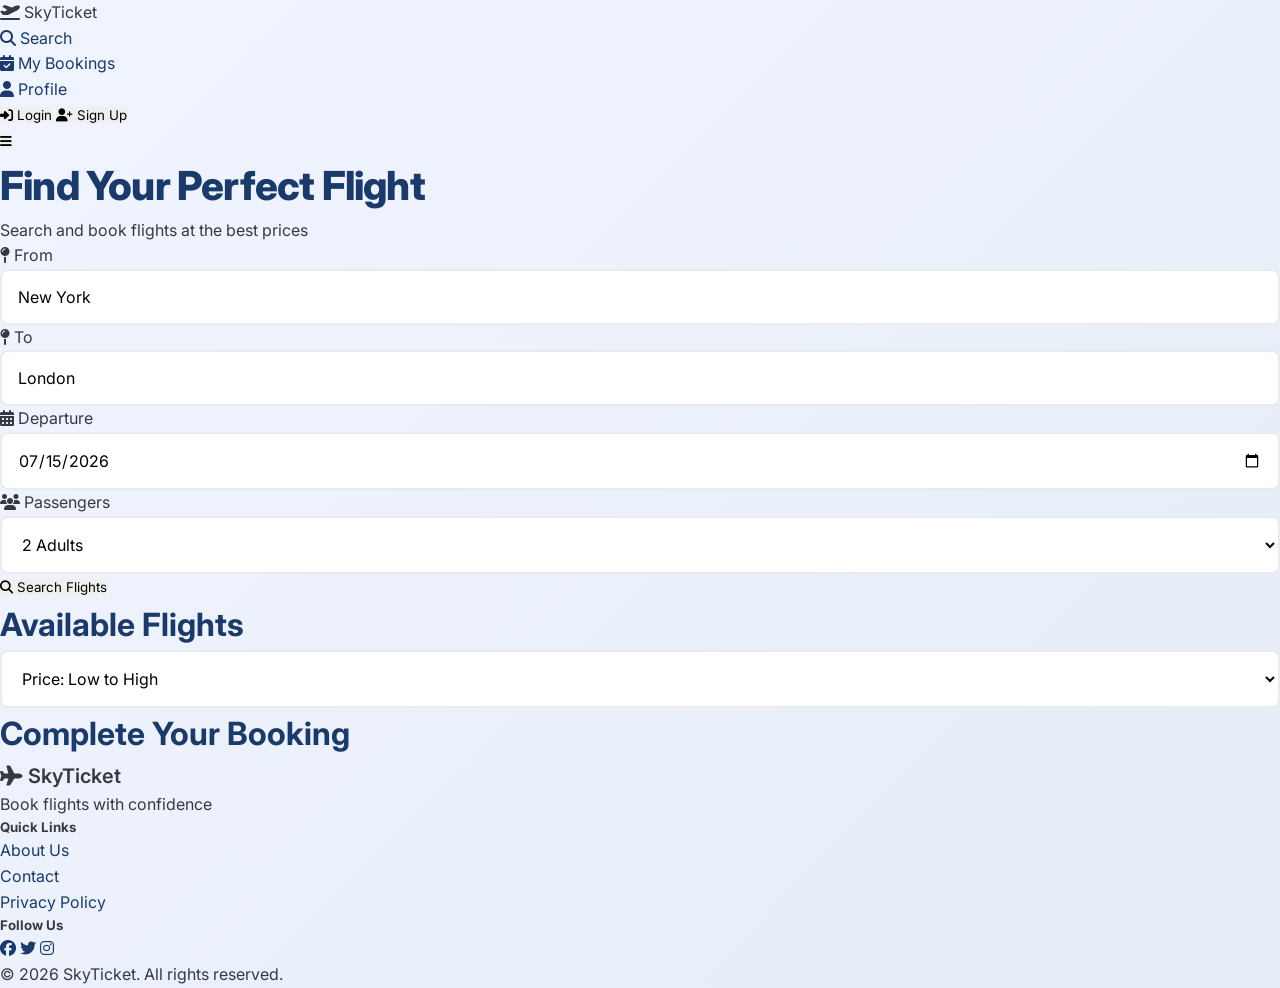
==== index.html @ 93c5fe9b "feat: initialize project with HTML structure and core utilities" ====
<!DOCTYPE html>
<html lang="en">
<head>
    <meta charset="UTF-8" />
    <meta name="viewport" content="width=device-width, initial-scale=1.0" />
    <title>✈️ SkyTicket - Book Your Flight</title>
    
    <!-- Font Awesome Icons -->
    <link rel="stylesheet" href="https://cdnjs.cloudflare.com/ajax/libs/font-awesome/6.4.0/css/all.min.css" />
    
    <!-- Google Fonts -->
    <link href="https://fonts.googleapis.com/css2?family=Inter:wght@300;400;500;600;700;800&display=swap" rel="stylesheet" />
    
    <!-- CSS Files -->
    <link rel="stylesheet" href="css/main.css" />
    <link rel="stylesheet" href="css/utils/variables.css" />
    <link rel="stylesheet" href="css/utils/mixins.css" />
    <link rel="stylesheet" href="css/utils/animations.css" />
    <link rel="stylesheet" href="css/components/header.css" />
    <link rel="stylesheet" href="css/components/footer.css" />
    <link rel="stylesheet" href="css/pages/search.css" />
    <link rel="stylesheet" href="css/responsive/mobile.css" />
    <link rel="stylesheet" href="css/responsive/tablet.css" />
    <link rel="stylesheet" href="css/responsive/desktop.css" />
</head>
<body>
    <div id="app">
        <!-- Header -->
        <header id="main-header">
            <div class="header-container">
                <div class="logo">
                    <i class="fas fa-plane-departure"></i>
                    <span>SkyTicket</span>
                </div>
                
                <nav class="nav-menu">
                    <ul>
                        <li><a href="#" class="active"><i class="fas fa-search"></i> Search</a></li>
                        <li><a href="#"><i class="fas fa-calendar-check"></i> My Bookings</a></li>
                        <li><a href="#"><i class="fas fa-user"></i> Profile</a></li>
                    </ul>
                </nav>
                
                <div class="auth-buttons">
                    <button class="btn-login" id="loginBtn"><i class="fas fa-sign-in-alt"></i> Login</button>
                    <button class="btn-signup" id="signupBtn"><i class="fas fa-user-plus"></i> Sign Up</button>
                </div>
                
                <button class="hamburger" id="hamburgerBtn">
                    <i class="fas fa-bars"></i>
                </button>
            </div>
        </header>
        
        <!-- Main Content -->
        <main id="main-content">
            <!-- Search Section -->
            <section id="search-section" class="active-page">
                <div class="search-container">
                    <div class="search-hero">
                        <h1>Find Your Perfect Flight</h1>
                        <p>Search and book flights at the best prices</p>
                    </div>
                    
                    <div class="search-box">
                        <form id="searchForm">
                            <div class="search-row">
                                <div class="form-group">
                                    <label><i class="fas fa-map-pin"></i> From</label>
                                    <input type="text" id="fromInput" placeholder="City or Airport" value="New York" />
                                </div>
                                
                                <div class="form-group">
                                    <label><i class="fas fa-map-pin"></i> To</label>
                                    <input type="text" id="toInput" placeholder="City or Airport" value="London" />
                                </div>
                                
                                <div class="form-group">
                                    <label><i class="fas fa-calendar-alt"></i> Departure</label>
                                    <input type="date" id="departureDate" value="2026-07-15" />
                                </div>
                                
                                <div class="form-group">
                                    <label><i class="fas fa-users"></i> Passengers</label>
                                    <select id="passengerCount">
                                        <option value="1">1 Adult</option>
                                        <option value="2" selected>2 Adults</option>
                                        <option value="3">3 Adults</option>
                                        <option value="4">4 Adults</option>
                                        <option value="5">5 Adults</option>
                                    </select>
                                </div>
                                
                                <button type="submit" class="btn-search">
                                    <i class="fas fa-search"></i> Search Flights
                                </button>
                            </div>
                        </form>
                    </div>
                </div>
            </section>
            
            <!-- Results Section -->
            <section id="results-section" class="hidden-page">
                <div class="results-container">
                    <div class="results-header">
                        <h2>Available Flights</h2>
                        <div class="results-filters">
                            <select id="sortFilter">
                                <option value="price-low">Price: Low to High</option>
                                <option value="price-high">Price: High to Low</option>
                                <option value="departure">Departure Time</option>
                                <option value="duration">Duration</option>
                            </select>
                        </div>
                    </div>
                    <div id="flightResults" class="flight-results">
                        <!-- Flight cards will be rendered here by JavaScript -->
                    </div>
                </div>
            </section>
            
            <!-- Booking Section -->
            <section id="booking-section" class="hidden-page">
                <div class="booking-container">
                    <h2>Complete Your Booking</h2>
                    <div id="bookingContent">
                        <!-- Booking content rendered by JavaScript -->
                    </div>
                </div>
            </section>
        </main>
        
        <!-- Footer -->
        <footer id="main-footer">
            <div class="footer-container">
                <div class="footer-content">
                    <div class="footer-section">
                        <h4><i class="fas fa-plane"></i> SkyTicket</h4>
                        <p>Book flights with confidence</p>
                    </div>
                    <div class="footer-section">
                        <h5>Quick Links</h5>
                        <ul>
                            <li><a href="#">About Us</a></li>
                            <li><a href="#">Contact</a></li>
                            <li><a href="#">Privacy Policy</a></li>
                        </ul>
                    </div>
                    <div class="footer-section">
                        <h5>Follow Us</h5>
                        <div class="social-links">
                            <a href="#"><i class="fab fa-facebook"></i></a>
                            <a href="#"><i class="fab fa-twitter"></i></a>
                            <a href="#"><i class="fab fa-instagram"></i></a>
                        </div>
                    </div>
                </div>
                <div class="footer-bottom">
                    <p>&copy; 2026 SkyTicket. All rights reserved.</p>
                </div>
            </div>
        </footer>
    </div>
    
    <!-- Login Modal -->
    <div id="loginModal" class="modal hidden">
        <div class="modal-content">
            <span class="close-modal">&times;</span>
            <h2>Login to SkyTicket</h2>
            <form id="loginForm">
                <div class="form-group">
                    <label>Email</label>
                    <input type="email" placeholder="Enter your email" required />
                </div>
                <div class="form-group">
                    <label>Password</label>
                    <input type="password" placeholder="Enter your password" required />
                </div>
                <button type="submit" class="btn-primary">Login</button>
            </form>
        </div>
    </div>
    
    <!-- JavaScript Files -->
    <script src="js/utils/constants.js"></script>
    <script src="js/utils/helpers.js"></script>
    <script src="js/services/mock-data.js"></script>
    <script src="js/services/storage.js"></script>
    <script src="js/store.js"></script>
    <script src="js/modules/search/search.js"></script>
    <script src="js/app.js"></script>
</body>
</html>
---- css/main.css ----
/* Global Reset & Base Styles */
*,
*::before,
*::after {
    margin: 0;
    padding: 0;
    box-sizing: border-box;
}

html {
    scroll-behavior: smooth;
    font-size: 16px;
}

body {
    font-family: var(--font-family);
    background: linear-gradient(135deg, #f0f4ff 0%, #e6edf7 100%);
    color: var(--gray-800);
    min-height: 100vh;
    display: flex;
    flex-direction: column;
    line-height: 1.6;
}

/* Typography */
h1 {
    font-size: var(--font-size-4xl);
    font-weight: 800;
    letter-spacing: -0.02em;
    color: var(--primary);
}

h2 {
    font-size: var(--font-size-3xl);
    font-weight: 700;
    color: var(--primary);
}

h3 {
    font-size: var(--font-size-2xl);
    font-weight: 600;
}

h4 {
    font-size: var(--font-size-xl);
    font-weight: 600;
}

/* Links */
a {
    text-decoration: none;
    color: var(--primary);
    transition: color var(--transition-fast);
}

a:hover {
    color: var(--primary-light);
}

/* Buttons */
button {
    cursor: pointer;
    border: none;
    font-family: var(--font-family);
    transition: all var(--transition-base);
}

.btn-primary {
    background: var(--primary);
    color: var(--white);
    padding: var(--spacing-md) var(--spacing-xl);
    border-radius: var(--border-radius-lg);
    font-weight: 600;
    font-size: var(--font-size-base);
    transition: all var(--transition-base);
}

.btn-primary:hover {
    background: var(--primary-dark);
    transform: translateY(-2px);
    box-shadow: var(--shadow-lg);
}

.btn-primary:active {
    transform: translateY(0);
}

/* Inputs */
input,
select {
    font-family: var(--font-family);
    font-size: var(--font-size-base);
    padding: var(--spacing-md);
    border: 2px solid var(--gray-200);
    border-radius: var(--border-radius-md);
    background: var(--white);
    transition: all var(--transition-fast);
    width: 100%;
    outline: none;
}

input:focus,
select:focus {
    border-color: var(--primary);
    box-shadow: 0 0 0 3px rgba(26, 58, 107, 0.1);
}

input::placeholder {
    color: var(--gray-500);
}

/* Container */
.container {
    max-width: 1280px;
    margin: 0 auto;
    padding: 0 var(--spacing-lg);
}

/* Utility Classes */
.hidden {
    display: none !important;
}

.text-center {
    text-align: center;
}

.text-muted {
    color: var(--gray-600);
}

.mt-1 { margin-top: var(--spacing-sm); }
.mt-2 { margin-top: var(--spacing-md); }
.mt-3 { margin-top: var(--spacing-lg); }
.mt-4 { margin-top: var(--spacing-xl); }

.mb-1 { margin-bottom: var(--spacing-sm); }
.mb-2 { margin-bottom: var(--spacing-md); }
.mb-3 { margin-bottom: var(--spacing-lg); }
.mb-4 { margin-bottom: var(--spacing-xl); }

/* Animations */
@keyframes fadeIn {
    from {
        opacity: 0;
        transform: translateY(20px);
    }
    to {
        opacity: 1;
        transform: translateY(0);
    }
}

@keyframes slideIn {
    from {
        opacity: 0;
        transform: translateX(-20px);
    }
    to {
        opacity: 1;
        transform: translateX(0);
    }
}

.fade-in {
    animation: fadeIn 0.5s ease forwards;
}

.slide-in {
    animation: slideIn 0.4s ease forwards;
}

/* Scrollbar Styling */
::-webkit-scrollbar {
    width: 8px;
    height: 8px;
}

::-webkit-scrollbar-track {
    background: var(--gray-100);
    border-radius: var(--border-radius-full);
}

::-webkit-scrollbar-thumb {
    background: var(--primary);
    border-radius: var(--border-radius-full);
}

::-webkit-scrollbar-thumb:hover {
    background: var(--primary-dark);
}

/* Loading Spinner */
.spinner {
    width: 40px;
    height: 40px;
    border: 4px solid var(--gray-200);
    border-top-color: var(--primary);
    border-radius: 50%;
    animation: spin 0.8s linear infinite;
}

@keyframes spin {
    to {
        transform: rotate(360deg);
    }
}

/* Modal Styles */
.modal {
    position: fixed;
    top: 0;
    left: 0;
    width: 100%;
    height: 100%;
    background: rgba(0, 0, 0, 0.5);
    backdrop-filter: blur(4px);
    display: flex;
    align-items: center;
    justify-content: center;
    z-index: var(--z-modal);
    animation: fadeIn 0.3s ease;
}

.modal-content {
    background: var(--white);
    border-radius: var(--border-radius-xl);
    padding: var(--spacing-2xl);
    max-width: 450px;
    width: 90%;
    position: relative;
    box-shadow: var(--shadow-2xl);
    animation: slideIn 0.3s ease;
}

.close-modal {
    position: absolute;
    top: var(--spacing-md);
    right: var(--spacing-md);
    font-size: var(--font-size-2xl);
    color: var(--gray-500);
    cursor: pointer;
    transition: color var(--transition-fast);
}

.close-modal:hover {
    color: var(--gray-800);
}
---- css/utils/variables.css ----
/* CSS Variables & Custom Properties */
:root {
    /* Colors */
    --primary: #1a3a6b;
    --primary-dark: #0f2847;
    --primary-light: #2a5a9a;
    --secondary: #f5b342;
    --secondary-light: #ffd966;
    --accent: #e74c3c;
    --accent-success: #27ae60;
    
    /* Neutral Colors */
    --white: #ffffff;
    --gray-100: #f8f9fa;
    --gray-200: #e9ecef;
    --gray-300: #dee2e6;
    --gray-400: #ced4da;
    --gray-500: #adb5bd;
    --gray-600: #6c757d;
    --gray-700: #495057;
    --gray-800: #343a40;
    --gray-900: #212529;
    --black: #000000;
    
    /* Typography */
    --font-family: 'Inter', -apple-system, BlinkMacSystemFont, 'Segoe UI', Roboto, sans-serif;
    --font-size-xs: 0.75rem;
    --font-size-sm: 0.875rem;
    --font-size-base: 1rem;
    --font-size-lg: 1.125rem;
    --font-size-xl: 1.25rem;
    --font-size-2xl: 1.5rem;
    --font-size-3xl: 2rem;
    --font-size-4xl: 2.5rem;
    
    /* Spacing */
    --spacing-xs: 0.25rem;
    --spacing-sm: 0.5rem;
    --spacing-md: 1rem;
    --spacing-lg: 1.5rem;
    --spacing-xl: 2rem;
    --spacing-2xl: 3rem;
    --spacing-3xl: 4rem;
    
    /* Borders */
    --border-radius-sm: 0.25rem;
    --border-radius-md: 0.5rem;
    --border-radius-lg: 1rem;
    --border-radius-xl: 1.5rem;
    --border-radius-full: 9999px;
    
    /* Shadows */
    --shadow-sm: 0 1px 2px rgba(0, 0, 0, 0.05);
    --shadow-md: 0 4px 6px rgba(0, 0, 0, 0.07);
    --shadow-lg: 0 10px 25px rgba(0, 0, 0, 0.1);
    --shadow-xl: 0 20px 50px rgba(0, 0, 0, 0.15);
    --shadow-2xl: 0 30px 60px rgba(0, 0, 0, 0.2);
    
    /* Transitions */
    --transition-fast: 0.15s ease;
    --transition-base: 0.3s ease;
    --transition-slow: 0.5s ease;
    
    /* Z-index layers */
    --z-dropdown: 100;
    --z-sticky: 200;
    --z-modal: 300;
    --z-overlay: 400;
    --z-toast: 500;
}
---- css/utils/mixins.css ----
/* Reusable Mixins & Utility Classes */

/* Flexbox Utilities */
.flex {
    display: flex;
}

.flex-center {
    display: flex;
    align-items: center;
    justify-content: center;
}

.flex-between {
    display: flex;
    align-items: center;
    justify-content: space-between;
}

.flex-column {
    display: flex;
    flex-direction: column;
}

.flex-wrap {
    flex-wrap: wrap;
}

.flex-grow {
    flex: 1;
}

/* Grid Utilities */
.grid-2 {
    display: grid;
    grid-template-columns: repeat(2, 1fr);
    gap: var(--spacing-lg);
}

.grid-3 {
    display: grid;
    grid-template-columns: repeat(3, 1fr);
    gap: var(--spacing-lg);
}

.grid-4 {
    display: grid;
    grid-template-columns: repeat(4, 1fr);
    gap: var(--spacing-lg);
}

/* Card */
.card {
    background: var(--white);
    border-radius: var(--border-radius-lg);
    padding: var(--spacing-lg);
    box-shadow: var(--shadow-md);
    transition: all var(--transition-base);
}

.card:hover {
    box-shadow: var(--shadow-lg);
    transform: translateY(-2px);
}

/* Button Variants */
.btn-secondary {
    background: var(--gray-200);
    color: var(--gray-700);
    padding: var(--spacing-md) var(--spacing-xl);
    border-radius: var(--border-radius-lg);
    font-weight: 600;
}

.btn-secondary:hover {
    background: var(--gray-300);
}

.btn-outline {
    background: transparent;
    color: var(--primary);
    padding: var(--spacing-md) var(--spacing-xl);
    border-radius: var(--border-radius-lg);
    font-weight: 600;
    border: 2px solid var(--primary);
}

.btn-outline:hover {
    background: var(--primary);
    color: var(--white);
}

.btn-accent {
    background: var(--secondary);
    color: var(--white);
    padding: var(--spacing-md) var(--spacing-xl);
    border-radius: var(--border-radius-lg);
    font-weight: 600;
}

.btn-accent:hover {
    background: var(--secondary-light);
    transform: translateY(-2px);
}

/* Badge */
.badge {
    display: inline-block;
    padding: var(--spacing-xs) var(--spacing-md);
    border-radius: var(--border-radius-full);
    font-size: var(--font-size-xs);
    font-weight: 600;
    text-transform: uppercase;
}

.badge-primary {
    background: var(--primary);
    color: var(--white);
}

.badge-success {
    background: var(--accent-success);
    color: var(--white);
}

.badge-warning {
    background: var(--secondary);
    color: var(--white);
}

/* Section Padding */
.section-padding {
    padding: var(--spacing-3xl) 0;
}

.section-title {
    font-size: var(--font-size-3xl);
    font-weight: 700;
    color: var(--primary);
    margin-bottom: var(--spacing-lg);
    text-align: center;
}

.section-subtitle {
    font-size: var(--font-size-lg);
    color: var(--gray-600);
    text-align: center;
    margin-bottom: var(--spacing-xl);
}
---- css/utils/animations.css ----
/* Animation Keyframes & Classes */

/* Fade Animations */
@keyframes fadeIn {
    from {
        opacity: 0;
    }
    to {
        opacity: 1;
    }
}

@keyframes fadeInUp {
    from {
        opacity: 0;
        transform: translateY(30px);
    }
    to {
        opacity: 1;
        transform: translateY(0);
    }
}

@keyframes fadeInDown {
    from {
        opacity: 0;
        transform: translateY(-30px);
    }
    to {
        opacity: 1;
        transform: translateY(0);
    }
}

@keyframes fadeInLeft {
    from {
        opacity: 0;
        transform: translateX(-30px);
    }
    to {
        opacity: 1;
        transform: translateX(0);
    }
}

@keyframes fadeInRight {
    from {
        opacity: 0;
        transform: translateX(30px);
    }
    to {
        opacity: 1;
        transform: translateX(0);
    }
}

/* Scale Animations */
@keyframes scaleIn {
    from {
        opacity: 0;
        transform: scale(0.9);
    }
    to {
        opacity: 1;
        transform: scale(1);
    }
}

@keyframes scalePulse {
    0%, 100% {
        transform: scale(1);
    }
    50% {
        transform: scale(1.05);
    }
}

/* Rotate Animations */
@keyframes rotate {
    from {
        transform: rotate(0deg);
    }
    to {
        transform: rotate(360deg);
    }
}

@keyframes spinSlow {
    from {
        transform: rotate(0deg);
    }
    to {
        transform: rotate(360deg);
    }
}

/* Slide Animations */
@keyframes slideUp {
    from {
        opacity: 0;
        transform: translateY(50px);
    }
    to {
        opacity: 1;
        transform: translateY(0);
    }
}

@keyframes slideDown {
    from {
        opacity: 0;
        transform: translateY(-50px);
    }
    to {
        opacity: 1;
        transform: translateY(0);
    }
}

/* Bounce Animation */
@keyframes bounce {
    0%, 100% {
        transform: translateY(0);
    }
    50% {
        transform: translateY(-10px);
    }
}

/* Shimmer/Skeleton Loading */
@keyframes shimmer {
    0% {
        background-position: -200% 0;
    }
    100% {
        background-position: 200% 0;
    }
}

/* Animation Classes */
.animate-fade-in {
    animation: fadeIn 0.5s ease forwards;
}

.animate-fade-in-up {
    animation: fadeInUp 0.6s ease forwards;
}

.animate-fade-in-down {
    animation: fadeInDown 0.6s ease forwards;
}

.animate-fade-in-left {
    animation: fadeInLeft 0.6s ease forwards;
}

.animate-fade-in-right {
    animation: fadeInRight 0.6s ease forwards;
}

.animate-scale-in {
    animation: scaleIn 0.4s ease forwards;
}

.animate-bounce {
    animation: bounce 2s ease infinite;
}

.animate-spin {
    animation: spinSlow 2s linear infinite;
}

.animate-pulse {
    animation: scalePulse 2s ease-in-out infinite;
}

/* Staggered Animation Delays */
.delay-1 { animation-delay: 0.1s; }
.delay-2 { animation-delay: 0.2s; }
.delay-3 { animation-delay: 0.3s; }
.delay-4 { animation-delay: 0.4s; }
.delay-5 { animation-delay: 0.5s; }

/* Hover Animations */
.hover-lift {
    transition: transform var(--transition-base), box-shadow var(--transition-base);
}

.hover-lift:hover {
    transform: translateY(-4px);
    box-shadow: var(--shadow-lg);
}

.hover-scale {
    transition: transform var(--transition-fast);
}

.hover-scale:hover {
    transform: scale(1.05);
}

.hover-rotate {
    transition: transform var(--transition-fast);
}

.hover-rotate:hover {
    transform: rotate(5deg);
}
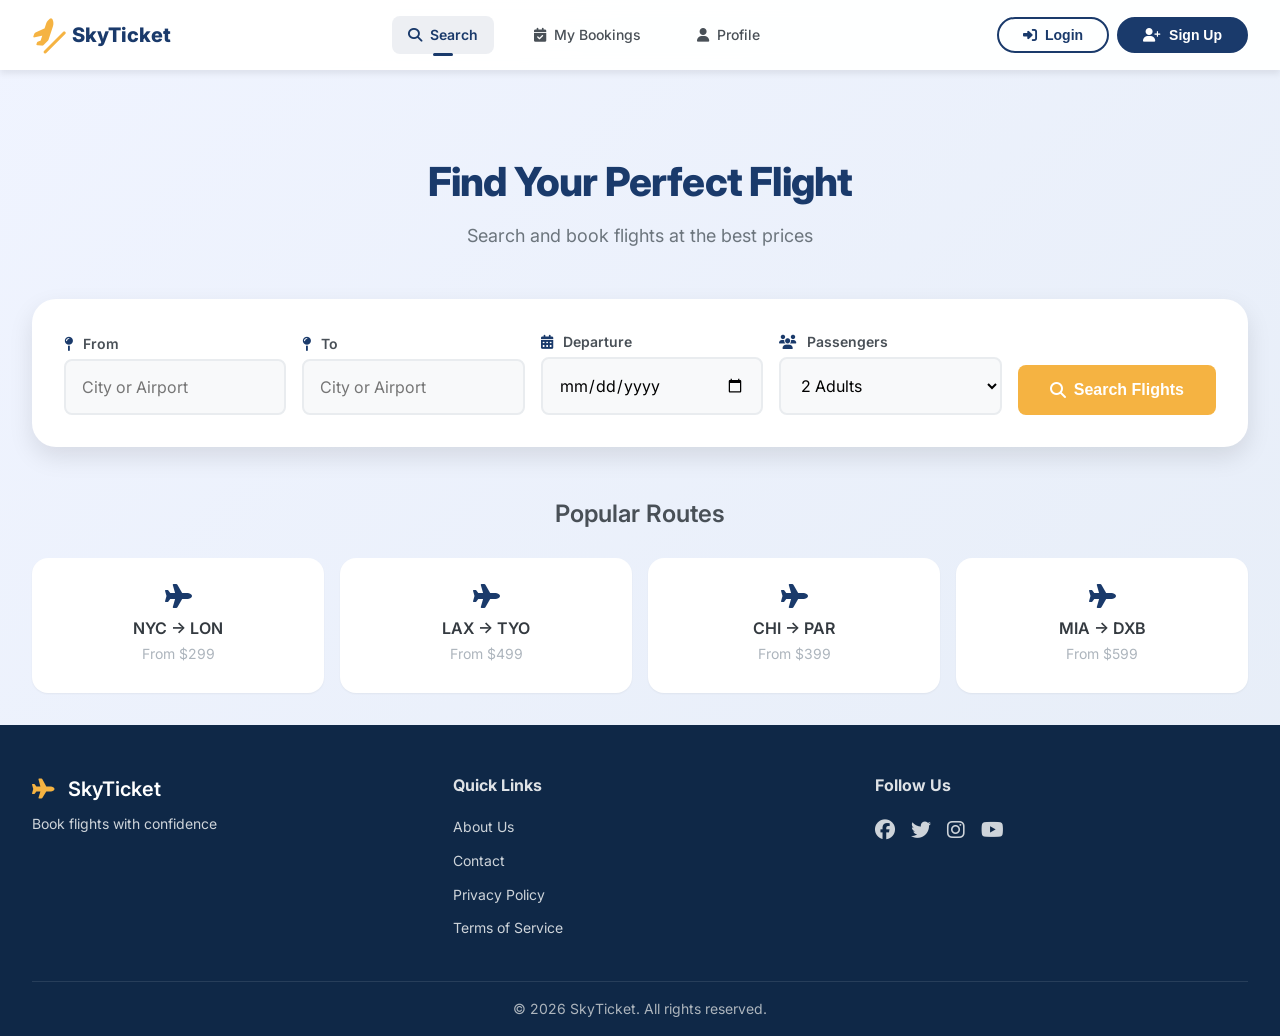
==== commit d5c90540: "updated and deleted files" ====
--- a/index.html
+++ b/index.html
@@ -5,57 +5,30 @@
     <meta name="viewport" content="width=device-width, initial-scale=1.0" />
     <title>✈️ SkyTicket - Book Your Flight</title>
     
-    <!-- Font Awesome Icons -->
     <link rel="stylesheet" href="https://cdnjs.cloudflare.com/ajax/libs/font-awesome/6.4.0/css/all.min.css" />
-    
-    <!-- Google Fonts -->
     <link href="https://fonts.googleapis.com/css2?family=Inter:wght@300;400;500;600;700;800&display=swap" rel="stylesheet" />
     
-    <!-- CSS Files -->
     <link rel="stylesheet" href="css/main.css" />
     <link rel="stylesheet" href="css/utils/variables.css" />
     <link rel="stylesheet" href="css/utils/mixins.css" />
     <link rel="stylesheet" href="css/utils/animations.css" />
     <link rel="stylesheet" href="css/components/header.css" />
     <link rel="stylesheet" href="css/components/footer.css" />
+    <link rel="stylesheet" href="css/components/modal.css" />
+    <link rel="stylesheet" href="css/components/flight-card.css" />
     <link rel="stylesheet" href="css/pages/search.css" />
+    <link rel="stylesheet" href="css/pages/results.css" />
+    <link rel="stylesheet" href="css/pages/booking.css" />
     <link rel="stylesheet" href="css/responsive/mobile.css" />
     <link rel="stylesheet" href="css/responsive/tablet.css" />
     <link rel="stylesheet" href="css/responsive/desktop.css" />
 </head>
 <body>
     <div id="app">
-        <!-- Header -->
-        <header id="main-header">
-            <div class="header-container">
-                <div class="logo">
-                    <i class="fas fa-plane-departure"></i>
-                    <span>SkyTicket</span>
-                </div>
-                
-                <nav class="nav-menu">
-                    <ul>
-                        <li><a href="#" class="active"><i class="fas fa-search"></i> Search</a></li>
-                        <li><a href="#"><i class="fas fa-calendar-check"></i> My Bookings</a></li>
-                        <li><a href="#"><i class="fas fa-user"></i> Profile</a></li>
-                    </ul>
-                </nav>
-                
-                <div class="auth-buttons">
-                    <button class="btn-login" id="loginBtn"><i class="fas fa-sign-in-alt"></i> Login</button>
-                    <button class="btn-signup" id="signupBtn"><i class="fas fa-user-plus"></i> Sign Up</button>
-                </div>
-                
-                <button class="hamburger" id="hamburgerBtn">
-                    <i class="fas fa-bars"></i>
-                </button>
-            </div>
-        </header>
+        <div id="header-container"></div>
         
-        <!-- Main Content -->
         <main id="main-content">
-            <!-- Search Section -->
-            <section id="search-section" class="active-page">
+            <section id="search-section" class="page-section active" data-page="search">
                 <div class="search-container">
                     <div class="search-hero">
                         <h1>Find Your Perfect Flight</h1>
@@ -67,19 +40,16 @@
                             <div class="search-row">
                                 <div class="form-group">
                                     <label><i class="fas fa-map-pin"></i> From</label>
-                                    <input type="text" id="fromInput" placeholder="City or Airport" value="New York" />
+                                    <input type="text" id="fromInput" placeholder="City or Airport" />
                                 </div>
-                                
                                 <div class="form-group">
                                     <label><i class="fas fa-map-pin"></i> To</label>
-                                    <input type="text" id="toInput" placeholder="City or Airport" value="London" />
+                                    <input type="text" id="toInput" placeholder="City or Airport" />
                                 </div>
-                                
                                 <div class="form-group">
                                     <label><i class="fas fa-calendar-alt"></i> Departure</label>
-                                    <input type="date" id="departureDate" value="2026-07-15" />
+                                    <input type="date" id="departureDate" />
                                 </div>
-                                
                                 <div class="form-group">
                                     <label><i class="fas fa-users"></i> Passengers</label>
                                     <select id="passengerCount">
@@ -90,105 +60,102 @@
                                         <option value="5">5 Adults</option>
                                     </select>
                                 </div>
-                                
                                 <button type="submit" class="btn-search">
                                     <i class="fas fa-search"></i> Search Flights
                                 </button>
                             </div>
                         </form>
                     </div>
+                    
+                    <div class="quick-destinations">
+                        <h3>Popular Routes</h3>
+                        <div class="destination-grid">
+                            <div class="dest-card" data-from="New York" data-to="London">
+                                <i class="fas fa-plane"></i>
+                                <span>NYC → LON</span>
+                                <small>From $299</small>
+                            </div>
+                            <div class="dest-card" data-from="Los Angeles" data-to="Tokyo">
+                                <i class="fas fa-plane"></i>
+                                <span>LAX → TYO</span>
+                                <small>From $499</small>
+                            </div>
+                            <div class="dest-card" data-from="Chicago" data-to="Paris">
+                                <i class="fas fa-plane"></i>
+                                <span>CHI → PAR</span>
+                                <small>From $399</small>
+                            </div>
+                            <div class="dest-card" data-from="Miami" data-to="Dubai">
+                                <i class="fas fa-plane"></i>
+                                <span>MIA → DXB</span>
+                                <small>From $599</small>
+                            </div>
+                        </div>
+                    </div>
                 </div>
             </section>
             
-            <!-- Results Section -->
-            <section id="results-section" class="hidden-page">
+            <section id="results-section" class="page-section" data-page="results">
                 <div class="results-container">
                     <div class="results-header">
-                        <h2>Available Flights</h2>
-                        <div class="results-filters">
+                        <div>
+                            <h2>Available Flights</h2>
+                            <p id="resultsInfo">Showing flights</p>
+                        </div>
+                        <div class="results-controls">
                             <select id="sortFilter">
-                                <option value="price-low">Price: Low to High</option>
-                                <option value="price-high">Price: High to Low</option>
+                                <option value="price">Price: Low to High</option>
+                                <option value="price-desc">Price: High to Low</option>
                                 <option value="departure">Departure Time</option>
                                 <option value="duration">Duration</option>
                             </select>
                         </div>
                     </div>
-                    <div id="flightResults" class="flight-results">
-                        <!-- Flight cards will be rendered here by JavaScript -->
-                    </div>
+                    <div id="flightResults" class="flight-results"></div>
                 </div>
             </section>
             
-            <!-- Booking Section -->
-            <section id="booking-section" class="hidden-page">
+            <section id="booking-section" class="page-section" data-page="booking">
                 <div class="booking-container">
-                    <h2>Complete Your Booking</h2>
-                    <div id="bookingContent">
-                        <!-- Booking content rendered by JavaScript -->
+                    <div class="booking-progress">
+                        <div class="step active"><span class="step-number">1</span><span class="step-label">Select Flight</span></div>
+                        <div class="step"><span class="step-number">2</span><span class="step-label">Passenger Details</span></div>
+                        <div class="step"><span class="step-number">3</span><span class="step-label">Payment</span></div>
+                        <div class="step"><span class="step-number">4</span><span class="step-label">Confirmation</span></div>
+                    </div>
+                    <div id="bookingContent"></div>
+                </div>
+            </section>
+            
+            <section id="my-bookings-section" class="page-section" data-page="my-bookings">
+                <div class="bookings-container">
+                    <h2>My Bookings</h2>
+                    <div id="bookingsList">
+                        <p style="text-align: center; color: var(--gray-600); padding: 3rem;">
+                            <i class="fas fa-calendar-check" style="font-size: 2rem; display: block; margin-bottom: 1rem;"></i>
+                            You have no bookings yet
+                        </p>
                     </div>
                 </div>
             </section>
         </main>
         
-        <!-- Footer -->
-        <footer id="main-footer">
-            <div class="footer-container">
-                <div class="footer-content">
-                    <div class="footer-section">
-                        <h4><i class="fas fa-plane"></i> SkyTicket</h4>
-                        <p>Book flights with confidence</p>
-                    </div>
-                    <div class="footer-section">
-                        <h5>Quick Links</h5>
-                        <ul>
-                            <li><a href="#">About Us</a></li>
-                            <li><a href="#">Contact</a></li>
-                            <li><a href="#">Privacy Policy</a></li>
-                        </ul>
-                    </div>
-                    <div class="footer-section">
-                        <h5>Follow Us</h5>
-                        <div class="social-links">
-                            <a href="#"><i class="fab fa-facebook"></i></a>
-                            <a href="#"><i class="fab fa-twitter"></i></a>
-                            <a href="#"><i class="fab fa-instagram"></i></a>
-                        </div>
-                    </div>
-                </div>
-                <div class="footer-bottom">
-                    <p>&copy; 2026 SkyTicket. All rights reserved.</p>
-                </div>
-            </div>
-        </footer>
+        <div id="footer-container"></div>
+        <div id="modal-container"></div>
     </div>
     
-    <!-- Login Modal -->
-    <div id="loginModal" class="modal hidden">
-        <div class="modal-content">
-            <span class="close-modal">&times;</span>
-            <h2>Login to SkyTicket</h2>
-            <form id="loginForm">
-                <div class="form-group">
-                    <label>Email</label>
-                    <input type="email" placeholder="Enter your email" required />
-                </div>
-                <div class="form-group">
-                    <label>Password</label>
-                    <input type="password" placeholder="Enter your password" required />
-                </div>
-                <button type="submit" class="btn-primary">Login</button>
-            </form>
-        </div>
-    </div>
-    
-    <!-- JavaScript Files -->
     <script src="js/utils/constants.js"></script>
     <script src="js/utils/helpers.js"></script>
+    <script src="js/utils/date-utils.js"></script>
+    <script src="js/services/storage.js"></script>
     <script src="js/services/mock-data.js"></script>
-    <script src="js/services/storage.js"></script>
     <script src="js/store.js"></script>
-    <script src="js/modules/search/search.js"></script>
+    <script src="js/modules/header.js"></script>
+    <script src="js/modules/auth.js"></script>
+    <script src="js/modules/search.js"></script>
+    <script src="js/modules/flights.js"></script>
+    <script src="js/modules/booking.js"></script>
+    <script src="js/modules/payment.js"></script>
     <script src="js/app.js"></script>
 </body>
 </html>
--- a/css/main.css
+++ b/css/main.css
@@ -1,7 +1,4 @@
-/* Global Reset & Base Styles */
-*,
-*::before,
-*::after {
+* {
     margin: 0;
     padding: 0;
     box-sizing: border-box;
@@ -9,20 +6,29 @@
 
 html {
     scroll-behavior: smooth;
-    font-size: 16px;
 }
 
 body {
-    font-family: var(--font-family);
+    font-family: 'Inter', sans-serif;
     background: linear-gradient(135deg, #f0f4ff 0%, #e6edf7 100%);
     color: var(--gray-800);
     min-height: 100vh;
     display: flex;
     flex-direction: column;
     line-height: 1.6;
-}
-
-/* Typography */
+    padding-top: 70px;
+}
+
+a {
+    text-decoration: none;
+    color: var(--primary);
+    transition: color var(--transition-fast);
+}
+
+a:hover {
+    color: var(--primary-light);
+}
+
 h1 {
     font-size: var(--font-size-4xl);
     font-weight: 800;
@@ -34,11 +40,13 @@
     font-size: var(--font-size-3xl);
     font-weight: 700;
     color: var(--primary);
+    margin-bottom: var(--spacing-lg);
 }
 
 h3 {
     font-size: var(--font-size-2xl);
     font-weight: 600;
+    margin-bottom: var(--spacing-md);
 }
 
 h4 {
@@ -46,25 +54,6 @@
     font-weight: 600;
 }
 
-/* Links */
-a {
-    text-decoration: none;
-    color: var(--primary);
-    transition: color var(--transition-fast);
-}
-
-a:hover {
-    color: var(--primary-light);
-}
-
-/* Buttons */
-button {
-    cursor: pointer;
-    border: none;
-    font-family: var(--font-family);
-    transition: all var(--transition-base);
-}
-
 .btn-primary {
     background: var(--primary);
     color: var(--white);
@@ -72,7 +61,12 @@
     border-radius: var(--border-radius-lg);
     font-weight: 600;
     font-size: var(--font-size-base);
-    transition: all var(--transition-base);
+    border: none;
+    cursor: pointer;
+    transition: all var(--transition-base);
+    display: inline-flex;
+    align-items: center;
+    gap: 8px;
 }
 
 .btn-primary:hover {
@@ -81,14 +75,84 @@
     box-shadow: var(--shadow-lg);
 }
 
-.btn-primary:active {
-    transform: translateY(0);
-}
-
-/* Inputs */
-input,
-select {
-    font-family: var(--font-family);
+.btn-secondary {
+    background: var(--gray-200);
+    color: var(--gray-700);
+    padding: var(--spacing-md) var(--spacing-xl);
+    border-radius: var(--border-radius-lg);
+    font-weight: 600;
+    border: none;
+    cursor: pointer;
+    transition: all var(--transition-base);
+}
+
+.btn-secondary:hover {
+    background: var(--gray-300);
+    transform: translateY(-2px);
+}
+
+.btn-accent {
+    background: var(--secondary);
+    color: var(--white);
+    padding: var(--spacing-md) var(--spacing-xl);
+    border-radius: var(--border-radius-lg);
+    font-weight: 600;
+    border: none;
+    cursor: pointer;
+    transition: all var(--transition-base);
+}
+
+.btn-accent:hover {
+    background: var(--secondary-light);
+    transform: translateY(-2px);
+    box-shadow: var(--shadow-md);
+}
+
+.btn-danger {
+    background: #dc3545;
+    color: var(--white);
+    padding: var(--spacing-md) var(--spacing-xl);
+    border-radius: var(--border-radius-lg);
+    font-weight: 600;
+    border: none;
+    cursor: pointer;
+    transition: all var(--transition-base);
+}
+
+.btn-danger:hover {
+    background: #c82333;
+    transform: translateY(-2px);
+}
+
+.btn-outline {
+    background: transparent;
+    color: var(--primary);
+    padding: var(--spacing-md) var(--spacing-xl);
+    border-radius: var(--border-radius-lg);
+    font-weight: 600;
+    border: 2px solid var(--primary);
+    cursor: pointer;
+    transition: all var(--transition-base);
+}
+
+.btn-outline:hover {
+    background: var(--primary);
+    color: var(--white);
+    transform: translateY(-2px);
+}
+
+.btn-sm {
+    padding: var(--spacing-sm) var(--spacing-md);
+    font-size: var(--font-size-sm);
+}
+
+.btn-full {
+    width: 100%;
+    justify-content: center;
+}
+
+input, select, textarea {
+    font-family: 'Inter', sans-serif;
     font-size: var(--font-size-base);
     padding: var(--spacing-md);
     border: 2px solid var(--gray-200);
@@ -99,24 +163,19 @@
     outline: none;
 }
 
-input:focus,
-select:focus {
+input:focus, select:focus, textarea:focus {
     border-color: var(--primary);
     box-shadow: 0 0 0 3px rgba(26, 58, 107, 0.1);
 }
 
-input::placeholder {
-    color: var(--gray-500);
-}
-
-/* Container */
-.container {
-    max-width: 1280px;
-    margin: 0 auto;
-    padding: 0 var(--spacing-lg);
-}
-
-/* Utility Classes */
+input.error, select.error {
+    border-color: #dc3545;
+}
+
+input.error:focus, select.error:focus {
+    box-shadow: 0 0 0 3px rgba(220, 53, 69, 0.1);
+}
+
 .hidden {
     display: none !important;
 }
@@ -127,6 +186,14 @@
 
 .text-muted {
     color: var(--gray-600);
+}
+
+.text-success {
+    color: #27ae60;
+}
+
+.text-danger {
+    color: #dc3545;
 }
 
 .mt-1 { margin-top: var(--spacing-sm); }
@@ -139,38 +206,41 @@
 .mb-3 { margin-bottom: var(--spacing-lg); }
 .mb-4 { margin-bottom: var(--spacing-xl); }
 
-/* Animations */
-@keyframes fadeIn {
-    from {
-        opacity: 0;
-        transform: translateY(20px);
-    }
-    to {
-        opacity: 1;
-        transform: translateY(0);
-    }
-}
-
-@keyframes slideIn {
-    from {
-        opacity: 0;
-        transform: translateX(-20px);
-    }
-    to {
-        opacity: 1;
-        transform: translateX(0);
-    }
-}
-
-.fade-in {
-    animation: fadeIn 0.5s ease forwards;
-}
-
-.slide-in {
-    animation: slideIn 0.4s ease forwards;
-}
-
-/* Scrollbar Styling */
+.flex { display: flex; }
+.flex-center { display: flex; align-items: center; justify-content: center; }
+.flex-between { display: flex; align-items: center; justify-content: space-between; }
+.flex-column { display: flex; flex-direction: column; }
+.gap-1 { gap: var(--spacing-sm); }
+.gap-2 { gap: var(--spacing-md); }
+.gap-3 { gap: var(--spacing-lg); }
+
+.card {
+    background: var(--white);
+    border-radius: var(--border-radius-lg);
+    padding: var(--spacing-lg);
+    box-shadow: var(--shadow-md);
+    transition: all var(--transition-base);
+}
+
+.card:hover {
+    box-shadow: var(--shadow-lg);
+    transform: translateY(-2px);
+}
+
+.badge {
+    display: inline-block;
+    padding: var(--spacing-xs) var(--spacing-md);
+    border-radius: var(--border-radius-full);
+    font-size: var(--font-size-xs);
+    font-weight: 600;
+    text-transform: uppercase;
+}
+
+.badge-primary { background: var(--primary); color: var(--white); }
+.badge-success { background: #27ae60; color: var(--white); }
+.badge-warning { background: var(--secondary); color: var(--white); }
+.badge-danger { background: #dc3545; color: var(--white); }
+
 ::-webkit-scrollbar {
     width: 8px;
     height: 8px;
@@ -190,7 +260,6 @@
     background: var(--primary-dark);
 }
 
-/* Loading Spinner */
 .spinner {
     width: 40px;
     height: 40px;
@@ -198,51 +267,18 @@
     border-top-color: var(--primary);
     border-radius: 50%;
     animation: spin 0.8s linear infinite;
-}
-
-@keyframes spin {
-    to {
-        transform: rotate(360deg);
-    }
-}
-
-/* Modal Styles */
-.modal {
-    position: fixed;
-    top: 0;
-    left: 0;
-    width: 100%;
-    height: 100%;
-    background: rgba(0, 0, 0, 0.5);
-    backdrop-filter: blur(4px);
-    display: flex;
-    align-items: center;
-    justify-content: center;
-    z-index: var(--z-modal);
-    animation: fadeIn 0.3s ease;
-}
-
-.modal-content {
-    background: var(--white);
-    border-radius: var(--border-radius-xl);
-    padding: var(--spacing-2xl);
-    max-width: 450px;
-    width: 90%;
-    position: relative;
-    box-shadow: var(--shadow-2xl);
-    animation: slideIn 0.3s ease;
-}
-
-.close-modal {
-    position: absolute;
-    top: var(--spacing-md);
-    right: var(--spacing-md);
-    font-size: var(--font-size-2xl);
-    color: var(--gray-500);
-    cursor: pointer;
-    transition: color var(--transition-fast);
-}
-
-.close-modal:hover {
-    color: var(--gray-800);
-}+    margin: 0 auto;
+}
+
+.page-section {
+    display: none;
+    animation: fadeIn 0.5s ease;
+}
+
+.page-section.active {
+    display: block;
+}
+
+.grid-2 { display: grid; grid-template-columns: repeat(2, 1fr); gap: var(--spacing-lg); }
+.grid-3 { display: grid; grid-template-columns: repeat(3, 1fr); gap: var(--spacing-lg); }
+.grid-4 { display: grid; grid-template-columns: repeat(4, 1fr); gap: var(--spacing-lg); }
--- a/css/utils/variables.css
+++ b/css/utils/variables.css
@@ -1,15 +1,11 @@
-/* CSS Variables & Custom Properties */
 :root {
-    /* Colors */
     --primary: #1a3a6b;
     --primary-dark: #0f2847;
     --primary-light: #2a5a9a;
     --secondary: #f5b342;
     --secondary-light: #ffd966;
-    --accent: #e74c3c;
-    --accent-success: #27ae60;
+    --success: #27ae60;
     
-    /* Neutral Colors */
     --white: #ffffff;
     --gray-100: #f8f9fa;
     --gray-200: #e9ecef;
@@ -20,9 +16,7 @@
     --gray-700: #495057;
     --gray-800: #343a40;
     --gray-900: #212529;
-    --black: #000000;
     
-    /* Typography */
     --font-family: 'Inter', -apple-system, BlinkMacSystemFont, 'Segoe UI', Roboto, sans-serif;
     --font-size-xs: 0.75rem;
     --font-size-sm: 0.875rem;
@@ -33,7 +27,6 @@
     --font-size-3xl: 2rem;
     --font-size-4xl: 2.5rem;
     
-    /* Spacing */
     --spacing-xs: 0.25rem;
     --spacing-sm: 0.5rem;
     --spacing-md: 1rem;
@@ -42,29 +35,23 @@
     --spacing-2xl: 3rem;
     --spacing-3xl: 4rem;
     
-    /* Borders */
     --border-radius-sm: 0.25rem;
     --border-radius-md: 0.5rem;
     --border-radius-lg: 1rem;
     --border-radius-xl: 1.5rem;
     --border-radius-full: 9999px;
     
-    /* Shadows */
-    --shadow-sm: 0 1px 2px rgba(0, 0, 0, 0.05);
-    --shadow-md: 0 4px 6px rgba(0, 0, 0, 0.07);
-    --shadow-lg: 0 10px 25px rgba(0, 0, 0, 0.1);
-    --shadow-xl: 0 20px 50px rgba(0, 0, 0, 0.15);
-    --shadow-2xl: 0 30px 60px rgba(0, 0, 0, 0.2);
+    --shadow-sm: 0 1px 2px rgba(0,0,0,0.05);
+    --shadow-md: 0 4px 6px rgba(0,0,0,0.07);
+    --shadow-lg: 0 10px 25px rgba(0,0,0,0.1);
+    --shadow-xl: 0 20px 50px rgba(0,0,0,0.15);
     
-    /* Transitions */
     --transition-fast: 0.15s ease;
     --transition-base: 0.3s ease;
     --transition-slow: 0.5s ease;
     
-    /* Z-index layers */
     --z-dropdown: 100;
     --z-sticky: 200;
     --z-modal: 300;
-    --z-overlay: 400;
     --z-toast: 500;
 }
--- a/css/utils/mixins.css
+++ b/css/utils/mixins.css
@@ -1,55 +1,83 @@
-/* Reusable Mixins & Utility Classes */
+.flex { display: flex; }
+.flex-center { display: flex; align-items: center; justify-content: center; }
+.flex-between { display: flex; align-items: center; justify-content: space-between; }
+.flex-column { display: flex; flex-direction: column; }
+.flex-wrap { flex-wrap: wrap; }
+.flex-1 { flex: 1; }
+.flex-grow { flex-grow: 1; }
 
-/* Flexbox Utilities */
-.flex {
-    display: flex;
-}
+.grid-2 { display: grid; grid-template-columns: repeat(2, 1fr); gap: var(--spacing-lg); }
+.grid-3 { display: grid; grid-template-columns: repeat(3, 1fr); gap: var(--spacing-lg); }
+.grid-4 { display: grid; grid-template-columns: repeat(4, 1fr); gap: var(--spacing-lg); }
 
-.flex-center {
-    display: flex;
-    align-items: center;
-    justify-content: center;
-}
+.text-center { text-align: center; }
+.text-left { text-align: left; }
+.text-right { text-align: right; }
+.text-muted { color: var(--gray-600); }
+.text-primary { color: var(--primary); }
+.text-success { color: var(--success); }
+.text-danger { color: #dc3545; }
 
-.flex-between {
-    display: flex;
-    align-items: center;
-    justify-content: space-between;
-}
+.m-0 { margin: 0; }
+.m-1 { margin: var(--spacing-sm); }
+.m-2 { margin: var(--spacing-md); }
+.m-3 { margin: var(--spacing-lg); }
+.m-4 { margin: var(--spacing-xl); }
 
-.flex-column {
-    display: flex;
-    flex-direction: column;
-}
+.mt-0 { margin-top: 0; }
+.mt-1 { margin-top: var(--spacing-sm); }
+.mt-2 { margin-top: var(--spacing-md); }
+.mt-3 { margin-top: var(--spacing-lg); }
+.mt-4 { margin-top: var(--spacing-xl); }
 
-.flex-wrap {
-    flex-wrap: wrap;
-}
+.mb-0 { margin-bottom: 0; }
+.mb-1 { margin-bottom: var(--spacing-sm); }
+.mb-2 { margin-bottom: var(--spacing-md); }
+.mb-3 { margin-bottom: var(--spacing-lg); }
+.mb-4 { margin-bottom: var(--spacing-xl); }
 
-.flex-grow {
-    flex: 1;
-}
+.p-0 { padding: 0; }
+.p-1 { padding: var(--spacing-sm); }
+.p-2 { padding: var(--spacing-md); }
+.p-3 { padding: var(--spacing-lg); }
+.p-4 { padding: var(--spacing-xl); }
 
-/* Grid Utilities */
-.grid-2 {
-    display: grid;
-    grid-template-columns: repeat(2, 1fr);
-    gap: var(--spacing-lg);
-}
+.d-none { display: none; }
+.d-block { display: block; }
+.d-flex { display: flex; }
+.d-grid { display: grid; }
 
-.grid-3 {
-    display: grid;
-    grid-template-columns: repeat(3, 1fr);
-    gap: var(--spacing-lg);
-}
+.relative { position: relative; }
+.absolute { position: absolute; }
+.fixed { position: fixed; }
+.sticky { position: sticky; }
 
-.grid-4 {
-    display: grid;
-    grid-template-columns: repeat(4, 1fr);
-    gap: var(--spacing-lg);
-}
+.w-100 { width: 100%; }
+.w-50 { width: 50%; }
+.w-25 { width: 25%; }
 
-/* Card */
+.h-100 { height: 100%; }
+
+.overflow-hidden { overflow: hidden; }
+.overflow-auto { overflow: auto; }
+.overflow-y-auto { overflow-y: auto; }
+
+.border { border: 1px solid var(--gray-200); }
+.border-0 { border: none; }
+.rounded { border-radius: var(--border-radius-md); }
+.rounded-lg { border-radius: var(--border-radius-lg); }
+.rounded-full { border-radius: var(--border-radius-full); }
+
+.shadow-sm { box-shadow: var(--shadow-sm); }
+.shadow-md { box-shadow: var(--shadow-md); }
+.shadow-lg { box-shadow: var(--shadow-lg); }
+.shadow-xl { box-shadow: var(--shadow-xl); }
+
+.gap-1 { gap: var(--spacing-sm); }
+.gap-2 { gap: var(--spacing-md); }
+.gap-3 { gap: var(--spacing-lg); }
+.gap-4 { gap: var(--spacing-xl); }
+
 .card {
     background: var(--white);
     border-radius: var(--border-radius-lg);
@@ -63,47 +91,6 @@
     transform: translateY(-2px);
 }
 
-/* Button Variants */
-.btn-secondary {
-    background: var(--gray-200);
-    color: var(--gray-700);
-    padding: var(--spacing-md) var(--spacing-xl);
-    border-radius: var(--border-radius-lg);
-    font-weight: 600;
-}
-
-.btn-secondary:hover {
-    background: var(--gray-300);
-}
-
-.btn-outline {
-    background: transparent;
-    color: var(--primary);
-    padding: var(--spacing-md) var(--spacing-xl);
-    border-radius: var(--border-radius-lg);
-    font-weight: 600;
-    border: 2px solid var(--primary);
-}
-
-.btn-outline:hover {
-    background: var(--primary);
-    color: var(--white);
-}
-
-.btn-accent {
-    background: var(--secondary);
-    color: var(--white);
-    padding: var(--spacing-md) var(--spacing-xl);
-    border-radius: var(--border-radius-lg);
-    font-weight: 600;
-}
-
-.btn-accent:hover {
-    background: var(--secondary-light);
-    transform: translateY(-2px);
-}
-
-/* Badge */
 .badge {
     display: inline-block;
     padding: var(--spacing-xs) var(--spacing-md);
@@ -113,37 +100,76 @@
     text-transform: uppercase;
 }
 
-.badge-primary {
+.badge-primary { background: var(--primary); color: var(--white); }
+.badge-success { background: var(--success); color: var(--white); }
+.badge-warning { background: var(--secondary); color: var(--white); }
+.badge-danger { background: #dc3545; color: var(--white); }
+.badge-info { background: #17a2b8; color: var(--white); }
+
+.btn {
+    padding: var(--spacing-md) var(--spacing-xl);
+    border-radius: var(--border-radius-lg);
+    font-weight: 600;
+    font-size: var(--font-size-base);
+    border: none;
+    cursor: pointer;
+    transition: all var(--transition-base);
+    display: inline-flex;
+    align-items: center;
+    gap: 8px;
+}
+
+.btn-primary {
     background: var(--primary);
     color: var(--white);
 }
 
-.badge-success {
-    background: var(--accent-success);
-    color: var(--white);
+.btn-primary:hover {
+    background: var(--primary-dark);
+    transform: translateY(-2px);
+    box-shadow: var(--shadow-lg);
 }
 
-.badge-warning {
+.btn-secondary {
+    background: var(--gray-200);
+    color: var(--gray-700);
+}
+
+.btn-secondary:hover {
+    background: var(--gray-300);
+    transform: translateY(-2px);
+}
+
+.btn-accent {
     background: var(--secondary);
     color: var(--white);
 }
 
-/* Section Padding */
-.section-padding {
-    padding: var(--spacing-3xl) 0;
+.btn-accent:hover {
+    background: var(--secondary-light);
+    transform: translateY(-2px);
 }
 
-.section-title {
-    font-size: var(--font-size-3xl);
-    font-weight: 700;
+.btn-outline {
+    background: transparent;
     color: var(--primary);
-    margin-bottom: var(--spacing-lg);
-    text-align: center;
+    border: 2px solid var(--primary);
 }
 
-.section-subtitle {
-    font-size: var(--font-size-lg);
-    color: var(--gray-600);
-    text-align: center;
-    margin-bottom: var(--spacing-xl);
-}+.btn-outline:hover {
+    background: var(--primary);
+    color: var(--white);
+}
+
+.btn-danger {
+    background: #dc3545;
+    color: var(--white);
+}
+
+.btn-danger:hover {
+    background: #c82333;
+}
+
+.btn-sm { padding: var(--spacing-sm) var(--spacing-md); font-size: var(--font-size-sm); }
+.btn-lg { padding: var(--spacing-lg) var(--spacing-2xl); font-size: var(--font-size-lg); }
+.btn-full { width: 100%; justify-content: center; }
--- a/css/utils/animations.css
+++ b/css/utils/animations.css
@@ -1,191 +1,77 @@
-/* Animation Keyframes & Classes */
-
-/* Fade Animations */
 @keyframes fadeIn {
-    from {
-        opacity: 0;
-    }
-    to {
-        opacity: 1;
-    }
+    from { opacity: 0; }
+    to { opacity: 1; }
 }
 
 @keyframes fadeInUp {
-    from {
-        opacity: 0;
-        transform: translateY(30px);
-    }
-    to {
-        opacity: 1;
-        transform: translateY(0);
-    }
+    from { opacity: 0; transform: translateY(30px); }
+    to { opacity: 1; transform: translateY(0); }
 }
 
 @keyframes fadeInDown {
-    from {
-        opacity: 0;
-        transform: translateY(-30px);
-    }
-    to {
-        opacity: 1;
-        transform: translateY(0);
-    }
+    from { opacity: 0; transform: translateY(-30px); }
+    to { opacity: 1; transform: translateY(0); }
 }
 
 @keyframes fadeInLeft {
-    from {
-        opacity: 0;
-        transform: translateX(-30px);
-    }
-    to {
-        opacity: 1;
-        transform: translateX(0);
-    }
+    from { opacity: 0; transform: translateX(-30px); }
+    to { opacity: 1; transform: translateX(0); }
 }
 
 @keyframes fadeInRight {
-    from {
-        opacity: 0;
-        transform: translateX(30px);
-    }
-    to {
-        opacity: 1;
-        transform: translateX(0);
-    }
+    from { opacity: 0; transform: translateX(30px); }
+    to { opacity: 1; transform: translateX(0); }
 }
 
-/* Scale Animations */
 @keyframes scaleIn {
-    from {
-        opacity: 0;
-        transform: scale(0.9);
-    }
-    to {
-        opacity: 1;
-        transform: scale(1);
-    }
+    from { opacity: 0; transform: scale(0.9); }
+    to { opacity: 1; transform: scale(1); }
 }
 
-@keyframes scalePulse {
-    0%, 100% {
-        transform: scale(1);
-    }
-    50% {
-        transform: scale(1.05);
-    }
+@keyframes slideInRight {
+    from { transform: translateX(100%); opacity: 0; }
+    to { transform: translateX(0); opacity: 1; }
 }
 
-/* Rotate Animations */
-@keyframes rotate {
-    from {
-        transform: rotate(0deg);
-    }
-    to {
-        transform: rotate(360deg);
-    }
+@keyframes slideOutRight {
+    from { transform: translateX(0); opacity: 1; }
+    to { transform: translateX(100%); opacity: 0; }
 }
 
-@keyframes spinSlow {
-    from {
-        transform: rotate(0deg);
-    }
-    to {
-        transform: rotate(360deg);
-    }
+@keyframes spin {
+    from { transform: rotate(0deg); }
+    to { transform: rotate(360deg); }
 }
 
-/* Slide Animations */
-@keyframes slideUp {
-    from {
-        opacity: 0;
-        transform: translateY(50px);
-    }
-    to {
-        opacity: 1;
-        transform: translateY(0);
-    }
+@keyframes bounce {
+    0%, 100% { transform: translateY(0); }
+    50% { transform: translateY(-10px); }
 }
 
-@keyframes slideDown {
-    from {
-        opacity: 0;
-        transform: translateY(-50px);
-    }
-    to {
-        opacity: 1;
-        transform: translateY(0);
-    }
+@keyframes shimmer {
+    0% { background-position: -200% 0; }
+    100% { background-position: 200% 0; }
 }
 
-/* Bounce Animation */
-@keyframes bounce {
-    0%, 100% {
-        transform: translateY(0);
-    }
-    50% {
-        transform: translateY(-10px);
-    }
-}
+.animate-fade-in { animation: fadeIn 0.5s ease forwards; }
+.animate-fade-in-up { animation: fadeInUp 0.6s ease forwards; }
+.animate-fade-in-down { animation: fadeInDown 0.6s ease forwards; }
+.animate-fade-in-left { animation: fadeInLeft 0.6s ease forwards; }
+.animate-fade-in-right { animation: fadeInRight 0.6s ease forwards; }
+.animate-scale-in { animation: scaleIn 0.4s ease forwards; }
+.animate-slide-in { animation: slideInRight 0.3s ease forwards; }
+.animate-bounce { animation: bounce 2s ease infinite; }
+.animate-spin { animation: spin 1s linear infinite; }
 
-/* Shimmer/Skeleton Loading */
-@keyframes shimmer {
-    0% {
-        background-position: -200% 0;
-    }
-    100% {
-        background-position: 200% 0;
-    }
-}
-
-/* Animation Classes */
-.animate-fade-in {
-    animation: fadeIn 0.5s ease forwards;
-}
-
-.animate-fade-in-up {
-    animation: fadeInUp 0.6s ease forwards;
-}
-
-.animate-fade-in-down {
-    animation: fadeInDown 0.6s ease forwards;
-}
-
-.animate-fade-in-left {
-    animation: fadeInLeft 0.6s ease forwards;
-}
-
-.animate-fade-in-right {
-    animation: fadeInRight 0.6s ease forwards;
-}
-
-.animate-scale-in {
-    animation: scaleIn 0.4s ease forwards;
-}
-
-.animate-bounce {
-    animation: bounce 2s ease infinite;
-}
-
-.animate-spin {
-    animation: spinSlow 2s linear infinite;
-}
-
-.animate-pulse {
-    animation: scalePulse 2s ease-in-out infinite;
-}
-
-/* Staggered Animation Delays */
 .delay-1 { animation-delay: 0.1s; }
 .delay-2 { animation-delay: 0.2s; }
 .delay-3 { animation-delay: 0.3s; }
 .delay-4 { animation-delay: 0.4s; }
 .delay-5 { animation-delay: 0.5s; }
 
-/* Hover Animations */
 .hover-lift {
     transition: transform var(--transition-base), box-shadow var(--transition-base);
 }
-
 .hover-lift:hover {
     transform: translateY(-4px);
     box-shadow: var(--shadow-lg);
@@ -194,15 +80,6 @@
 .hover-scale {
     transition: transform var(--transition-fast);
 }
-
 .hover-scale:hover {
     transform: scale(1.05);
-}
-
-.hover-rotate {
-    transition: transform var(--transition-fast);
-}
-
-.hover-rotate:hover {
-    transform: rotate(5deg);
 }
--- a/css/components/header.css
+++ b/css/components/header.css
@@ -0,0 +1,313 @@
+#main-header {
+    background: rgba(255, 255, 255, 0.95);
+    backdrop-filter: blur(10px);
+    box-shadow: var(--shadow-md);
+    position: fixed;
+    top: 0;
+    left: 0;
+    right: 0;
+    z-index: var(--z-sticky);
+    transition: all var(--transition-base);
+    height: 70px;
+}
+
+#main-header.scrolled {
+    box-shadow: var(--shadow-lg);
+}
+
+.header-container {
+    max-width: 1280px;
+    margin: 0 auto;
+    padding: 0 var(--spacing-xl);
+    display: flex;
+    align-items: center;
+    justify-content: space-between;
+    height: 70px;
+}
+
+.logo {
+    display: flex;
+    align-items: center;
+    gap: 10px;
+    font-size: var(--font-size-xl);
+    font-weight: 800;
+    color: var(--primary);
+    cursor: pointer;
+    text-decoration: none;
+    transition: transform var(--transition-fast);
+}
+
+.logo:hover {
+    transform: scale(1.02);
+}
+
+.logo i {
+    font-size: var(--font-size-2xl);
+    color: var(--secondary);
+    transform: rotate(-45deg);
+}
+
+.nav-menu ul {
+    display: flex;
+    align-items: center;
+    gap: var(--spacing-lg);
+    list-style: none;
+}
+
+.nav-menu ul li a {
+    color: var(--gray-700);
+    text-decoration: none;
+    font-weight: 500;
+    padding: var(--spacing-sm) var(--spacing-md);
+    border-radius: var(--border-radius-md);
+    transition: all var(--transition-fast);
+    display: flex;
+    align-items: center;
+    gap: 8px;
+    font-size: var(--font-size-sm);
+    position: relative;
+}
+
+.nav-menu ul li a:hover {
+    color: var(--primary);
+    background: var(--gray-100);
+}
+
+.nav-menu ul li a.active {
+    color: var(--primary);
+    background: rgba(26, 58, 107, 0.08);
+    font-weight: 600;
+}
+
+.nav-menu ul li a.active::after {
+    content: '';
+    position: absolute;
+    bottom: -2px;
+    left: 50%;
+    transform: translateX(-50%);
+    width: 20px;
+    height: 3px;
+    background: var(--primary);
+    border-radius: var(--border-radius-full);
+}
+
+.auth-buttons {
+    display: flex;
+    align-items: center;
+    gap: var(--spacing-sm);
+}
+
+.auth-buttons button {
+    padding: var(--spacing-sm) var(--spacing-lg);
+    border-radius: var(--border-radius-full);
+    font-weight: 600;
+    font-size: var(--font-size-sm);
+    transition: all var(--transition-base);
+    display: flex;
+    align-items: center;
+    gap: 8px;
+    cursor: pointer;
+}
+
+.btn-login {
+    background: transparent;
+    color: var(--primary);
+    border: 2px solid var(--primary);
+}
+
+.btn-login:hover {
+    background: var(--primary);
+    color: var(--white);
+    transform: translateY(-2px);
+    box-shadow: var(--shadow-md);
+}
+
+.btn-signup {
+    background: var(--primary);
+    color: var(--white);
+    border: 2px solid var(--primary);
+}
+
+.btn-signup:hover {
+    background: var(--primary-dark);
+    border-color: var(--primary-dark);
+    transform: translateY(-2px);
+    box-shadow: var(--shadow-md);
+}
+
+.hamburger {
+    display: none;
+    background: none;
+    border: none;
+    font-size: var(--font-size-2xl);
+    color: var(--primary);
+    cursor: pointer;
+    padding: var(--spacing-sm);
+    transition: all var(--transition-fast);
+}
+
+.hamburger:hover {
+    color: var(--primary-dark);
+    transform: scale(1.1);
+}
+
+.user-profile {
+    display: flex;
+    align-items: center;
+    gap: var(--spacing-sm);
+    cursor: pointer;
+    padding: var(--spacing-sm);
+    border-radius: var(--border-radius-full);
+    transition: all var(--transition-fast);
+    position: relative;
+}
+
+.user-profile:hover {
+    background: var(--gray-100);
+}
+
+.user-avatar {
+    width: 36px;
+    height: 36px;
+    border-radius: 50%;
+    background: var(--primary);
+    color: var(--white);
+    display: flex;
+    align-items: center;
+    justify-content: center;
+    font-weight: 600;
+    font-size: var(--font-size-sm);
+}
+
+.user-name {
+    font-weight: 500;
+    font-size: var(--font-size-sm);
+    color: var(--gray-700);
+}
+
+.dropdown-menu {
+    display: none;
+    position: absolute;
+    top: 100%;
+    right: 0;
+    background: var(--white);
+    min-width: 200px;
+    box-shadow: var(--shadow-lg);
+    border-radius: var(--border-radius-lg);
+    padding: var(--spacing-sm) 0;
+    margin-top: var(--spacing-sm);
+    z-index: var(--z-dropdown);
+}
+
+.dropdown-menu.active {
+    display: block;
+    animation: fadeIn 0.2s ease;
+}
+
+.dropdown-menu a {
+    display: flex;
+    align-items: center;
+    gap: 10px;
+    padding: var(--spacing-md);
+    color: var(--gray-700);
+    text-decoration: none;
+    transition: all var(--transition-fast);
+    font-size: var(--font-size-sm);
+}
+
+.dropdown-menu a:hover {
+    background: var(--gray-100);
+    color: var(--primary);
+}
+
+.dropdown-menu .divider {
+    height: 1px;
+    background: var(--gray-200);
+    margin: var(--spacing-sm) 0;
+}
+
+.dropdown-menu .logout {
+    color: #dc3545;
+}
+
+.dropdown-menu .logout:hover {
+    background: #f8d7da;
+    color: #dc3545;
+}
+
+.auth-buttons.mobile {
+    display: none;
+}
+
+@media (max-width: 768px) {
+    body {
+        padding-top: 60px;
+    }
+
+    #main-header {
+        height: 60px;
+    }
+
+    .header-container {
+        height: 60px;
+        padding: 0 var(--spacing-md);
+    }
+
+    .hamburger {
+        display: block;
+    }
+
+    .nav-menu {
+        display: none;
+        position: absolute;
+        top: 60px;
+        left: 0;
+        right: 0;
+        background: var(--white);
+        padding: var(--spacing-md);
+        box-shadow: var(--shadow-lg);
+        border-radius: 0 0 var(--border-radius-lg) var(--border-radius-lg);
+        flex-direction: column;
+    }
+
+    .nav-menu.active {
+        display: flex;
+    }
+
+    .nav-menu ul {
+        flex-direction: column;
+        gap: var(--spacing-sm);
+        width: 100%;
+    }
+
+    .nav-menu ul li a {
+        padding: var(--spacing-md);
+        width: 100%;
+        justify-content: center;
+    }
+
+    .nav-menu ul li a.active::after {
+        display: none;
+    }
+
+    .auth-buttons {
+        display: none;
+    }
+
+    .auth-buttons.mobile {
+        display: flex;
+        flex-direction: column;
+        gap: var(--spacing-sm);
+        margin-top: var(--spacing-md);
+        width: 100%;
+    }
+
+    .auth-buttons.mobile button {
+        width: 100%;
+        justify-content: center;
+    }
+
+    .user-name {
+        display: none;
+    }
+}
--- a/css/components/footer.css
+++ b/css/components/footer.css
@@ -0,0 +1,105 @@
+#main-footer {
+    background: var(--primary-dark);
+    color: var(--white);
+    margin-top: auto;
+    padding: var(--spacing-2xl) 0 var(--spacing-md);
+}
+
+.footer-container {
+    max-width: 1280px;
+    margin: 0 auto;
+    padding: 0 var(--spacing-xl);
+}
+
+.footer-content {
+    display: grid;
+    grid-template-columns: repeat(auto-fit, minmax(200px, 1fr));
+    gap: var(--spacing-2xl);
+    margin-bottom: var(--spacing-xl);
+}
+
+.footer-section h4 {
+    font-size: var(--font-size-xl);
+    margin-bottom: var(--spacing-sm);
+}
+
+.footer-section h4 i {
+    color: var(--secondary);
+    margin-right: 8px;
+}
+
+.footer-section h5 {
+    font-size: var(--font-size-base);
+    margin-bottom: var(--spacing-md);
+    color: var(--gray-300);
+}
+
+.footer-section p {
+    color: var(--gray-400);
+    font-size: var(--font-size-sm);
+}
+
+.footer-section ul {
+    list-style: none;
+}
+
+.footer-section ul li {
+    margin-bottom: var(--spacing-sm);
+}
+
+.footer-section ul li a {
+    color: var(--gray-400);
+    text-decoration: none;
+    font-size: var(--font-size-sm);
+    transition: color var(--transition-fast);
+}
+
+.footer-section ul li a:hover {
+    color: var(--secondary);
+}
+
+.social-links {
+    display: flex;
+    gap: var(--spacing-md);
+}
+
+.social-links a {
+    color: var(--gray-400);
+    font-size: var(--font-size-xl);
+    transition: all var(--transition-fast);
+}
+
+.social-links a:hover {
+    color: var(--secondary);
+    transform: translateY(-3px);
+}
+
+.footer-bottom {
+    border-top: 1px solid rgba(255, 255, 255, 0.1);
+    padding-top: var(--spacing-md);
+    text-align: center;
+    color: var(--gray-500);
+    font-size: var(--font-size-sm);
+}
+
+@media (max-width: 768px) {
+    .footer-content {
+        grid-template-columns: 1fr 1fr;
+        gap: var(--spacing-lg);
+    }
+}
+
+@media (max-width: 480px) {
+    .footer-content {
+        grid-template-columns: 1fr;
+        text-align: center;
+    }
+
+    .social-links {
+        justify-content: center;
+    }
+
+    .footer-container {
+        padding: 0 var(--spacing-md);
+    }
+}
--- a/css/components/modal.css
+++ b/css/components/modal.css
@@ -0,0 +1,274 @@
+.modal {
+    position: fixed;
+    top: 0;
+    left: 0;
+    width: 100%;
+    height: 100%;
+    background: rgba(0, 0, 0, 0.6);
+    backdrop-filter: blur(8px);
+    display: flex;
+    align-items: center;
+    justify-content: center;
+    z-index: var(--z-modal);
+    animation: fadeIn 0.3s ease;
+    padding: var(--spacing-md);
+}
+
+.modal.hidden {
+    display: none;
+}
+
+.modal-content {
+    background: var(--white);
+    border-radius: var(--border-radius-xl);
+    padding: var(--spacing-2xl);
+    max-width: 450px;
+    width: 100%;
+    position: relative;
+    box-shadow: var(--shadow-xl);
+    animation: scaleIn 0.3s ease;
+    max-height: 90vh;
+    overflow-y: auto;
+}
+
+.close-modal {
+    position: absolute;
+    top: var(--spacing-md);
+    right: var(--spacing-md);
+    font-size: var(--font-size-2xl);
+    color: var(--gray-500);
+    cursor: pointer;
+    background: none;
+    border: none;
+    width: 36px;
+    height: 36px;
+    display: flex;
+    align-items: center;
+    justify-content: center;
+    border-radius: 50%;
+    background: var(--gray-100);
+    transition: all var(--transition-fast);
+}
+
+.close-modal:hover {
+    background: var(--gray-200);
+    color: var(--gray-800);
+    transform: rotate(90deg);
+}
+
+.modal-header {
+    text-align: center;
+    margin-bottom: var(--spacing-xl);
+}
+
+.modal-header i {
+    display: block;
+    margin-bottom: var(--spacing-sm);
+}
+
+.modal-header h2 {
+    font-size: var(--font-size-2xl);
+    font-weight: 700;
+    color: var(--primary);
+    margin-bottom: var(--spacing-xs);
+}
+
+.modal-header p {
+    color: var(--gray-600);
+    font-size: var(--font-size-sm);
+}
+
+.modal-form .form-group {
+    margin-bottom: var(--spacing-lg);
+}
+
+.modal-form label {
+    display: flex;
+    align-items: center;
+    gap: 8px;
+    font-weight: 600;
+    font-size: var(--font-size-sm);
+    color: var(--gray-700);
+    margin-bottom: var(--spacing-xs);
+}
+
+.modal-form label i {
+    color: var(--gray-500);
+    font-size: var(--font-size-sm);
+}
+
+.modal-form input[type="text"],
+.modal-form input[type="email"],
+.modal-form input[type="password"],
+.modal-form input[type="date"] {
+    width: 100%;
+    padding: var(--spacing-md);
+    border: 2px solid var(--gray-200);
+    border-radius: var(--border-radius-md);
+    font-size: var(--font-size-base);
+    transition: all var(--transition-fast);
+    background: var(--gray-100);
+    outline: none;
+}
+
+.modal-form input:focus {
+    border-color: var(--primary);
+    background: var(--white);
+    box-shadow: 0 0 0 4px rgba(26, 58, 107, 0.1);
+}
+
+.modal-form input.error {
+    border-color: #dc3545;
+}
+
+.password-input-wrapper {
+    position: relative;
+}
+
+.password-input-wrapper input {
+    padding-right: 50px;
+}
+
+.toggle-password {
+    position: absolute;
+    right: 12px;
+    top: 50%;
+    transform: translateY(-50%);
+    background: none;
+    border: none;
+    color: var(--gray-500);
+    cursor: pointer;
+    padding: 8px;
+    font-size: var(--font-size-base);
+}
+
+.toggle-password:hover {
+    color: var(--gray-700);
+}
+
+.error-message {
+    display: none;
+    color: #dc3545;
+    font-size: var(--font-size-xs);
+    margin-top: var(--spacing-xs);
+}
+
+.error-message.visible {
+    display: block;
+}
+
+.password-hint {
+    display: block;
+    color: var(--gray-500);
+    font-size: var(--font-size-xs);
+    margin-top: var(--spacing-xs);
+}
+
+.form-options {
+    display: flex;
+    align-items: center;
+    justify-content: space-between;
+    margin-bottom: var(--spacing-lg);
+}
+
+.remember-me {
+    display: flex;
+    align-items: center;
+    gap: 8px;
+    cursor: pointer;
+    font-size: var(--font-size-sm);
+    color: var(--gray-600);
+}
+
+.remember-me input[type="checkbox"] {
+    width: 18px;
+    height: 18px;
+    cursor: pointer;
+}
+
+.forgot-password {
+    font-size: var(--font-size-sm);
+    color: var(--primary);
+    text-decoration: none;
+}
+
+.forgot-password:hover {
+    text-decoration: underline;
+}
+
+.btn-full {
+    width: 100%;
+    padding: var(--spacing-md);
+    font-size: var(--font-size-base);
+    border-radius: var(--border-radius-md);
+    display: flex;
+    align-items: center;
+    justify-content: center;
+    gap: 10px;
+}
+
+.form-footer {
+    text-align: center;
+    margin-top: var(--spacing-lg);
+    padding-top: var(--spacing-lg);
+    border-top: 1px solid var(--gray-200);
+    font-size: var(--font-size-sm);
+    color: var(--gray-600);
+}
+
+.form-footer a {
+    color: var(--primary);
+    font-weight: 600;
+    text-decoration: none;
+    margin-left: 4px;
+    cursor: pointer;
+}
+
+.form-footer a:hover {
+    text-decoration: underline;
+}
+
+.terms .checkbox-label {
+    display: flex;
+    align-items: flex-start;
+    gap: 10px;
+    cursor: pointer;
+    font-weight: 400;
+    font-size: var(--font-size-sm);
+    color: var(--gray-600);
+}
+
+.terms .checkbox-label input[type="checkbox"] {
+    width: 18px;
+    height: 18px;
+    margin-top: 2px;
+    flex-shrink: 0;
+    cursor: pointer;
+}
+
+.terms .checkbox-label a {
+    color: var(--primary);
+    text-decoration: none;
+}
+
+.terms .checkbox-label a:hover {
+    text-decoration: underline;
+}
+
+@media (max-width: 480px) {
+    .modal-content {
+        padding: var(--spacing-lg);
+        margin: var(--spacing-md);
+        max-height: 95vh;
+    }
+
+    .modal-header h2 {
+        font-size: var(--font-size-xl);
+    }
+
+    .form-options {
+        flex-direction: column;
+        gap: var(--spacing-sm);
+        align-items: flex-start;
+    }
+}
--- a/css/components/flight-card.css
+++ b/css/components/flight-card.css
@@ -0,0 +1,170 @@
+.flight-card {
+    background: var(--white);
+    border-radius: var(--border-radius-lg);
+    padding: var(--spacing-lg);
+    box-shadow: var(--shadow-md);
+    transition: all var(--transition-base);
+    border: 1px solid var(--gray-200);
+    position: relative;
+    cursor: pointer;
+}
+
+.flight-card:hover {
+    box-shadow: var(--shadow-lg);
+    transform: translateY(-4px);
+}
+
+.flight-card .airline {
+    display: flex;
+    align-items: center;
+    gap: var(--spacing-md);
+    margin-bottom: var(--spacing-md);
+}
+
+.flight-card .airline .avatar {
+    width: 40px;
+    height: 40px;
+    border-radius: 50%;
+    background: var(--primary);
+    color: white;
+    display: flex;
+    align-items: center;
+    justify-content: center;
+    font-size: 20px;
+}
+
+.flight-card .airline .name {
+    font-weight: 600;
+    color: var(--gray-700);
+}
+
+.flight-card .airline .code {
+    font-size: var(--font-size-xs);
+    color: var(--gray-500);
+}
+
+.flight-card .flight-info {
+    display: grid;
+    grid-template-columns: 1fr auto 1fr;
+    gap: var(--spacing-md);
+    align-items: center;
+    padding: var(--spacing-md) 0;
+    border-top: 1px solid var(--gray-100);
+    border-bottom: 1px solid var(--gray-100);
+}
+
+.flight-card .flight-info .time {
+    font-size: var(--font-size-xl);
+    font-weight: 700;
+    color: var(--gray-800);
+}
+
+.flight-card .flight-info .city {
+    font-size: var(--font-size-sm);
+    color: var(--gray-600);
+}
+
+.flight-card .flight-info .duration {
+    text-align: center;
+    color: var(--gray-500);
+    font-size: var(--font-size-sm);
+}
+
+.flight-card .flight-info .duration i {
+    display: block;
+    font-size: var(--font-size-xl);
+    margin-bottom: var(--spacing-xs);
+}
+
+.flight-card .flight-footer {
+    display: flex;
+    align-items: center;
+    justify-content: space-between;
+    padding-top: var(--spacing-md);
+}
+
+.flight-card .flight-footer .price {
+    font-size: var(--font-size-2xl);
+    font-weight: 700;
+    color: var(--primary);
+}
+
+.flight-card .flight-footer .price small {
+    font-size: var(--font-size-sm);
+    font-weight: 400;
+    color: var(--gray-500);
+}
+
+.flight-card .flight-footer .stops {
+    font-size: var(--font-size-sm);
+    color: var(--gray-500);
+}
+
+.flight-card .flight-footer .btn-select {
+    padding: var(--spacing-sm) var(--spacing-xl);
+    border-radius: var(--border-radius-full);
+    font-weight: 600;
+    background: var(--primary);
+    color: var(--white);
+    border: none;
+    cursor: pointer;
+    transition: all var(--transition-base);
+}
+
+.flight-card .flight-footer .btn-select:hover {
+    background: var(--primary-dark);
+    transform: scale(1.05);
+}
+
+.flight-card.selected {
+    border-color: var(--primary);
+    box-shadow: 0 0 0 3px rgba(26, 58, 107, 0.2);
+}
+
+.flight-card .tags {
+    display: flex;
+    gap: var(--spacing-sm);
+    margin-top: var(--spacing-sm);
+    flex-wrap: wrap;
+}
+
+.flight-card .tags .tag {
+    padding: var(--spacing-xs) var(--spacing-sm);
+    border-radius: var(--border-radius-full);
+    font-size: var(--font-size-xs);
+    font-weight: 500;
+}
+
+.flight-card .tags .tag-refundable {
+    background: #d4edda;
+    color: #155724;
+}
+
+.flight-card .tags .tag-luggage {
+    background: #cce5ff;
+    color: #004085;
+}
+
+.flight-card .tags .tag-meal {
+    background: #fff3cd;
+    color: #856404;
+}
+
+@media (max-width: 768px) {
+    .flight-card .flight-info {
+        grid-template-columns: 1fr;
+        gap: var(--spacing-sm);
+        text-align: center;
+    }
+
+    .flight-card .flight-footer {
+        flex-wrap: wrap;
+        gap: var(--spacing-sm);
+        justify-content: center;
+        text-align: center;
+    }
+
+    .flight-card .tags {
+        justify-content: center;
+    }
+}
--- a/css/pages/search.css
+++ b/css/pages/search.css
@@ -0,0 +1,181 @@
+.search-container {
+    max-width: 1280px;
+    margin: 0 auto;
+    padding: var(--spacing-xl);
+}
+
+.search-hero {
+    text-align: center;
+    padding: var(--spacing-2xl) 0;
+}
+
+.search-hero h1 {
+    font-size: var(--font-size-4xl);
+    font-weight: 800;
+    color: var(--primary);
+    margin-bottom: var(--spacing-sm);
+}
+
+.search-hero p {
+    color: var(--gray-600);
+    font-size: var(--font-size-lg);
+}
+
+.search-box {
+    background: var(--white);
+    border-radius: var(--border-radius-xl);
+    padding: var(--spacing-xl);
+    box-shadow: var(--shadow-lg);
+    margin-bottom: var(--spacing-2xl);
+}
+
+.search-row {
+    display: grid;
+    grid-template-columns: 1fr 1fr 1fr 1fr auto;
+    gap: var(--spacing-md);
+    align-items: end;
+}
+
+.search-row .form-group label {
+    display: block;
+    font-weight: 600;
+    font-size: var(--font-size-sm);
+    color: var(--gray-700);
+    margin-bottom: var(--spacing-xs);
+}
+
+.search-row .form-group label i {
+    color: var(--primary);
+    margin-right: 6px;
+}
+
+.search-row input,
+.search-row select {
+    width: 100%;
+    padding: var(--spacing-md);
+    border: 2px solid var(--gray-200);
+    border-radius: var(--border-radius-md);
+    font-size: var(--font-size-base);
+    transition: all var(--transition-fast);
+    background: var(--gray-100);
+    outline: none;
+}
+
+.search-row input:focus,
+.search-row select:focus {
+    border-color: var(--primary);
+    background: var(--white);
+    box-shadow: 0 0 0 4px rgba(26, 58, 107, 0.1);
+}
+
+.btn-search {
+    padding: var(--spacing-md) var(--spacing-xl);
+    background: var(--secondary);
+    color: var(--white);
+    border: none;
+    border-radius: var(--border-radius-md);
+    font-weight: 600;
+    font-size: var(--font-size-base);
+    cursor: pointer;
+    transition: all var(--transition-base);
+    display: flex;
+    align-items: center;
+    gap: 8px;
+    white-space: nowrap;
+    height: 50px;
+}
+
+.btn-search:hover {
+    background: var(--secondary-light);
+    transform: translateY(-2px);
+    box-shadow: var(--shadow-md);
+}
+
+.quick-destinations {
+    margin-top: var(--spacing-2xl);
+}
+
+.quick-destinations h3 {
+    text-align: center;
+    margin-bottom: var(--spacing-lg);
+    color: var(--gray-700);
+}
+
+.destination-grid {
+    display: grid;
+    grid-template-columns: repeat(auto-fit, minmax(180px, 1fr));
+    gap: var(--spacing-md);
+}
+
+.dest-card {
+    background: var(--white);
+    border-radius: var(--border-radius-lg);
+    padding: var(--spacing-lg);
+    text-align: center;
+    box-shadow: var(--shadow-sm);
+    cursor: pointer;
+    transition: all var(--transition-base);
+    border: 2px solid transparent;
+}
+
+.dest-card:hover {
+    border-color: var(--primary);
+    transform: translateY(-4px);
+    box-shadow: var(--shadow-lg);
+}
+
+.dest-card i {
+    font-size: var(--font-size-2xl);
+    color: var(--primary);
+    margin-bottom: var(--spacing-sm);
+}
+
+.dest-card span {
+    display: block;
+    font-weight: 600;
+    color: var(--gray-800);
+}
+
+.dest-card small {
+    color: var(--gray-500);
+    font-size: var(--font-size-sm);
+}
+
+@media (max-width: 992px) {
+    .search-row {
+        grid-template-columns: 1fr 1fr;
+    }
+}
+
+@media (max-width: 768px) {
+    .search-container {
+        padding: var(--spacing-md);
+    }
+
+    .search-hero h1 {
+        font-size: var(--font-size-2xl);
+    }
+
+    .search-box {
+        padding: var(--spacing-md);
+    }
+
+    .search-row {
+        grid-template-columns: 1fr;
+    }
+
+    .btn-search {
+        width: 100%;
+        justify-content: center;
+    }
+
+    .destination-grid {
+        grid-template-columns: repeat(2, 1fr);
+    }
+}
+
+@media (max-width: 480px) {
+    .destination-grid {
+        grid-template-columns: 1fr;
+    }
+}
--- a/css/pages/results.css
+++ b/css/pages/results.css
@@ -0,0 +1,97 @@
+.results-container {
+    max-width: 1280px;
+    margin: 0 auto;
+    padding: var(--spacing-xl);
+}
+
+.results-header {
+    display: flex;
+    align-items: center;
+    justify-content: space-between;
+    flex-wrap: wrap;
+    gap: var(--spacing-md);
+    margin-bottom: var(--spacing-xl);
+}
+
+.results-header h2 {
+    margin-bottom: 0;
+}
+
+.results-header p {
+    color: var(--gray-600);
+    font-size: var(--font-size-sm);
+}
+
+.results-controls {
+    display: flex;
+    align-items: center;
+    gap: var(--spacing-md);
+}
+
+.results-controls select {
+    padding: var(--spacing-sm) var(--spacing-lg);
+    border: 2px solid var(--gray-200);
+    border-radius: var(--border-radius-md);
+    font-size: var(--font-size-sm);
+    background: var(--white);
+    cursor: pointer;
+    outline: none;
+    min-width: 160px;
+}
+
+.results-controls select:focus {
+    border-color: var(--primary);
+    box-shadow: 0 0 0 3px rgba(26, 58, 107, 0.1);
+}
+
+.flight-results {
+    display: flex;
+    flex-direction: column;
+    gap: var(--spacing-md);
+}
+
+.no-results {
+    text-align: center;
+    padding: var(--spacing-3xl);
+}
+
+.no-results i {
+    font-size: 4rem;
+    color: var(--gray-400);
+    display: block;
+    margin-bottom: var(--spacing-md);
+}
+
+.no-results h3 {
+    color: var(--gray-700);
+    margin-bottom: var(--spacing-sm);
+}
+
+.no-results p {
+    color: var(--gray-500);
+}
+
+.loading-results {
+    text-align: center;
+    padding: var(--spacing-3xl);
+}
+
+@media (max-width: 768px) {
+    .results-container {
+        padding: var(--spacing-md);
+    }
+
+    .results-header {
+        flex-direction: column;
+        align-items: stretch;
+    }
+
+    .results-controls {
+        flex-wrap: wrap;
+    }
+
+    .results-controls select {
+        flex: 1;
+        min-width: 120px;
+    }
+}
--- a/css/pages/booking.css
+++ b/css/pages/booking.css
@@ -0,0 +1,298 @@
+.booking-container {
+    max-width: 900px;
+    margin: 0 auto;
+    padding: var(--spacing-xl);
+}
+
+.booking-progress {
+    display: flex;
+    justify-content: space-between;
+    align-items: center;
+    margin-bottom: var(--spacing-2xl);
+    position: relative;
+}
+
+.booking-progress::before {
+    content: '';
+    position: absolute;
+    top: 20px;
+    left: 0;
+    right: 0;
+    height: 2px;
+    background: var(--gray-200);
+    z-index: 0;
+}
+
+.booking-progress .step {
+    display: flex;
+    flex-direction: column;
+    align-items: center;
+    gap: var(--spacing-xs);
+    z-index: 1;
+    flex: 1;
+}
+
+.booking-progress .step-number {
+    width: 40px;
+    height: 40px;
+    border-radius: 50%;
+    background: var(--gray-200);
+    color: var(--gray-600);
+    display: flex;
+    align-items: center;
+    justify-content: center;
+    font-weight: 700;
+    transition: all var(--transition-base);
+}
+
+.booking-progress .step.active .step-number {
+    background: var(--primary);
+    color: var(--white);
+}
+
+.booking-progress .step.completed .step-number {
+    background: var(--success);
+    color: var(--white);
+}
+
+.booking-progress .step-label {
+    font-size: var(--font-size-xs);
+    color: var(--gray-500);
+    font-weight: 500;
+    text-align: center;
+}
+
+.booking-progress .step.active .step-label {
+    color: var(--primary);
+    font-weight: 600;
+}
+
+.booking-content {
+    background: var(--white);
+    border-radius: var(--border-radius-xl);
+    padding: var(--spacing-2xl);
+    box-shadow: var(--shadow-lg);
+    animation: fadeInUp 0.5s ease;
+}
+
+.booking-content .flight-summary {
+    background: var(--gray-100);
+    border-radius: var(--border-radius-lg);
+    padding: var(--spacing-lg);
+    margin-bottom: var(--spacing-xl);
+}
+
+.booking-content .flight-summary .route {
+    display: flex;
+    align-items: center;
+    justify-content: space-between;
+    gap: var(--spacing-md);
+    flex-wrap: wrap;
+}
+
+.booking-content .flight-summary .route .airport {
+    text-align: center;
+}
+
+.booking-content .flight-summary .route .airport .code {
+    font-weight: 700;
+    font-size: var(--font-size-xl);
+    color: var(--primary);
+}
+
+.booking-content .flight-summary .route .airport .city {
+    font-size: var(--font-size-sm);
+    color: var(--gray-600);
+}
+
+.booking-content .flight-summary .route .arrow {
+    color: var(--gray-400);
+    font-size: var(--font-size-2xl);
+}
+
+.booking-content .passenger-form {
+    display: grid;
+    grid-template-columns: 1fr 1fr;
+    gap: var(--spacing-lg);
+}
+
+.booking-content .passenger-form .form-group {
+    margin-bottom: 0;
+}
+
+.booking-content .passenger-form .form-group label {
+    display: block;
+    font-weight: 600;
+    font-size: var(--font-size-sm);
+    color: var(--gray-700);
+    margin-bottom: var(--spacing-xs);
+}
+
+.booking-content .passenger-form .form-group input,
+.booking-content .passenger-form .form-group select {
+    width: 100%;
+    padding: var(--spacing-md);
+    border: 2px solid var(--gray-200);
+    border-radius: var(--border-radius-md);
+    font-size: var(--font-size-base);
+    transition: all var(--transition-fast);
+    background: var(--gray-100);
+    outline: none;
+}
+
+.booking-content .passenger-form .form-group input:focus,
+.booking-content .passenger-form .form-group select:focus {
+    border-color: var(--primary);
+    background: var(--white);
+    box-shadow: 0 0 0 4px rgba(26, 58, 107, 0.1);
+}
+
+.booking-content .passenger-form .form-group input.error {
+    border-color: #dc3545;
+}
+
+.booking-content .passenger-form .form-group .error-message {
+    display: none;
+    color: #dc3545;
+    font-size: var(--font-size-xs);
+    margin-top: var(--spacing-xs);
+}
+
+.booking-content .passenger-form .form-group .error-message.visible {
+    display: block;
+}
+
+.booking-content .booking-actions {
+    display: flex;
+    justify-content: space-between;
+    margin-top: var(--spacing-xl);
+    padding-top: var(--spacing-xl);
+    border-top: 1px solid var(--gray-200);
+}
+
+.booking-content .booking-actions .btn {
+    min-width: 140px;
+    justify-content: center;
+}
+
+.seat-map {
+    display: grid;
+    grid-template-columns: repeat(6, 1fr);
+    gap: var(--spacing-sm);
+    max-width: 500px;
+    margin: 0 auto var(--spacing-xl);
+}
+
+.seat-map .seat {
+    padding: var(--spacing-md) 0;
+    text-align: center;
+    border-radius: var(--border-radius-md);
+    font-weight: 600;
+    font-size: var(--font-size-sm);
+    cursor: pointer;
+    transition: all var(--transition-fast);
+    background: var(--gray-100);
+    border: 2px solid var(--gray-200);
+}
+
+.seat-map .seat:hover:not(.booked):not(.unavailable) {
+    transform: scale(1.05);
+    box-shadow: var(--shadow-md);
+}
+
+.seat-map .seat.available {
+    background: var(--white);
+    border-color: var(--success);
+    color: var(--success);
+}
+
+.seat-map .seat.available:hover {
+    background: var(--success);
+    color: var(--white);
+}
+
+.seat-map .seat.selected {
+    background: var(--primary);
+    border-color: var(--primary);
+    color: var(--white);
+}
+
+.seat-map .seat.booked {
+    background: var(--gray-300);
+    border-color: var(--gray-400);
+    color: var(--gray-500);
+    cursor: not-allowed;
+    opacity: 0.6;
+}
+
+.seat-legend {
+    display: flex;
+    justify-content: center;
+    gap: var(--spacing-xl);
+    margin-bottom: var(--spacing-xl);
+    flex-wrap: wrap;
+}
+
+.seat-legend .legend-item {
+    display: flex;
+    align-items: center;
+    gap: var(--spacing-sm);
+    font-size: var(--font-size-sm);
+}
+
+.seat-legend .legend-item .color-box {
+    width: 20px;
+    height: 20px;
+    border-radius: var(--border-radius-sm);
+    border: 1px solid var(--gray-300);
+}
+
+.seat-legend .legend-item .color-box.available {
+    background: var(--success);
+}
+
+.seat-legend .legend-item .color-box.selected {
+    background: var(--primary);
+}
+
+.seat-legend .legend-item .color-box.booked {
+    background: var(--gray-400);
+}
+
+@media (max-width: 768px) {
+    .booking-container {
+        padding: var(--spacing-md);
+    }
+
+    .booking-content {
+        padding: var(--spacing-lg);
+    }
+
+    .booking-content .passenger-form {
+        grid-template-columns: 1fr;
+    }
+
+    .booking-progress .step-label {
+        font-size: 8px;
+    }
+
+    .booking-progress .step-number {
+        width: 32px;
+        height: 32px;
+        font-size: var(--font-size-sm);
+    }
+
+    .booking-content .booking-actions {
+        flex-direction: column;
+        gap: var(--spacing-md);
+    }
+
+    .booking-content .booking-actions .btn {
+        width: 100%;
+    }
+
+    .seat-map {
+        grid-template-columns: repeat(3, 1fr);
+        max-width: 100%;
+    }
+}
--- a/css/responsive/mobile.css
+++ b/css/responsive/mobile.css
@@ -0,0 +1,172 @@
+@media (max-width: 480px) {
+    h1 {
+        font-size: var(--font-size-2xl);
+    }
+
+    h2 {
+        font-size: var(--font-size-xl);
+    }
+
+    h3 {
+        font-size: var(--font-size-lg);
+    }
+
+    .container {
+        padding: 0 var(--spacing-sm);
+    }
+
+    .grid-2,
+    .grid-3,
+    .grid-4 {
+        grid-template-columns: 1fr;
+    }
+
+    .logo span {
+        font-size: var(--font-size-base);
+    }
+
+    .search-hero {
+        padding: var(--spacing-lg) 0;
+    }
+
+    .search-hero h1 {
+        font-size: var(--font-size-2xl);
+    }
+
+    .search-hero p {
+        font-size: var(--font-size-base);
+    }
+
+    .search-box {
+        padding: var(--spacing-md);
+        border-radius: var(--border-radius-lg);
+    }
+
+    .search-row {
+        grid-template-columns: 1fr;
+        gap: var(--spacing-sm);
+    }
+
+    .btn-search {
+        width: 100%;
+        justify-content: center;
+        height: 44px;
+    }
+
+    .destination-grid {
+        grid-template-columns: 1fr 1fr;
+        gap: var(--spacing-sm);
+    }
+
+    .dest-card {
+        padding: var(--spacing-md);
+    }
+
+    .results-container {
+        padding: var(--spacing-md);
+    }
+
+    .results-header {
+        flex-direction: column;
+        align-items: stretch;
+    }
+
+    .results-controls {
+        flex-wrap: wrap;
+    }
+
+    .results-controls select {
+        flex: 1;
+        min-width: 100px;
+    }
+
+    .flight-card {
+        padding: var(--spacing-md);
+    }
+
+    .flight-card .flight-info {
+        grid-template-columns: 1fr;
+        gap: var(--spacing-sm);
+        text-align: center;
+    }
+
+    .flight-card .flight-footer {
+        flex-wrap: wrap;
+        gap: var(--spacing-sm);
+        justify-content: center;
+        text-align: center;
+    }
+
+    .flight-card .tags {
+        justify-content: center;
+    }
+
+    .booking-container {
+        padding: var(--spacing-sm);
+    }
+
+    .booking-content {
+        padding: var(--spacing-md);
+        border-radius: var(--border-radius-lg);
+    }
+
+    .booking-content .passenger-form {
+        grid-template-columns: 1fr;
+    }
+
+    .booking-progress .step-label {
+        font-size: 7px;
+    }
+
+    .booking-progress .step-number {
+        width: 28px;
+        height: 28px;
+        font-size: var(--font-size-xs);
+    }
+
+    .booking-content .booking-actions {
+        flex-direction: column;
+        gap: var(--spacing-sm);
+    }
+
+    .booking-content .booking-actions .btn {
+        width: 100%;
+    }
+
+    .seat-map {
+        grid-template-columns: repeat(3, 1fr);
+    }
+
+    .modal-content {
+        padding: var(--spacing-lg);
+        margin: var(--spacing-sm);
+        max-height: 95vh;
+    }
+
+    .modal-header h2 {
+        font-size: var(--font-size-xl);
+    }
+
+    .footer-content {
+        grid-template-columns: 1fr;
+        text-align: center;
+    }
+
+    .social-links {
+        justify-content: center;
+    }
+
+    .footer-container {
+        padding: 0 var(--spacing-md);
+    }
+
+    .notification {
+        top: 70px;
+        right: 10px;
+        left: 10px;
+        min-width: unset;
+        max-width: unset;
+        font-size: var(--font-size-sm);
+        padding: var(--spacing-md);
+    }
+}
--- a/css/responsive/tablet.css
+++ b/css/responsive/tablet.css
@@ -0,0 +1,67 @@
+@media (min-width: 481px) and (max-width: 768px) {
+    h1 {
+        font-size: var(--font-size-3xl);
+    }
+
+    h2 {
+        font-size: var(--font-size-2xl);
+    }
+
+    .grid-4 {
+        grid-template-columns: repeat(2, 1fr);
+    }
+
+    .grid-3 {
+        grid-template-columns: repeat(2, 1fr);
+    }
+
+    .search-row {
+        grid-template-columns: 1fr 1fr;
+    }
+
+    .btn-search {
+        grid-column: span 2;
+    }
+
+    .destination-grid {
+        grid-template-columns: repeat(2, 1fr);
+    }
+
+    .results-container {
+        padding: var(--spacing-md);
+    }
+
+    .results-header {
+        flex-wrap: wrap;
+    }
+
+    .flight-card .flight-info {
+        grid-template-columns: 1fr auto 1fr;
+    }
+
+    .booking-container {
+        padding: var(--spacing-md);
+    }
+
+    .booking-content {
+        padding: var(--spacing-lg);
+    }
+
+    .booking-content .passenger-form {
+        grid-template-columns: 1fr 1fr;
+    }
+
+    .seat-map {
+        grid-template-columns: repeat(4, 1fr);
+    }
+
+    .footer-content {
+        grid-template-columns: 1fr 1fr;
+        gap: var(--spacing-lg);
+    }
+
+    .modal-content {
+        padding: var(--spacing-lg);
+        margin: var(--spacing-md);
+    }
+}
--- a/css/responsive/desktop.css
+++ b/css/responsive/desktop.css
@@ -0,0 +1,55 @@
+@media (min-width: 769px) {
+    .container {
+        padding: 0 var(--spacing-xl);
+    }
+
+    .flight-card:hover {
+        transform: translateY(-4px);
+        box-shadow: var(--shadow-xl);
+    }
+
+    .dest-card:hover {
+        transform: translateY(-6px) scale(1.02);
+    }
+
+    .search-row {
+        grid-template-columns: 1fr 1fr 1fr 1fr auto;
+    }
+
+    #main-header.scrolled {
+        box-shadow: var(--shadow-lg);
+    }
+
+    .page-section {
+        animation-duration: 0.4s;
+    }
+
+    .btn-primary:hover,
+    .btn-accent:hover,
+    .btn-secondary:hover {
+        transform: translateY(-2px);
+    }
+
+    .modal-content {
+        animation: scaleIn 0.3s ease;
+    }
+
+    .dropdown-menu {
+        animation: fadeIn 0.15s ease;
+    }
+
+    .notification {
+        top: 90px;
+        right: 30px;
+    }
+
+    .seat-map .seat {
+        padding: var(--spacing-lg) 0;
+        font-size: var(--font-size-base);
+        transition: all var(--transition-fast);
+    }
+
+    .seat-map .seat:hover:not(.booked):not(.unavailable) {
+        transform: scale(1.08);
+    }
+}
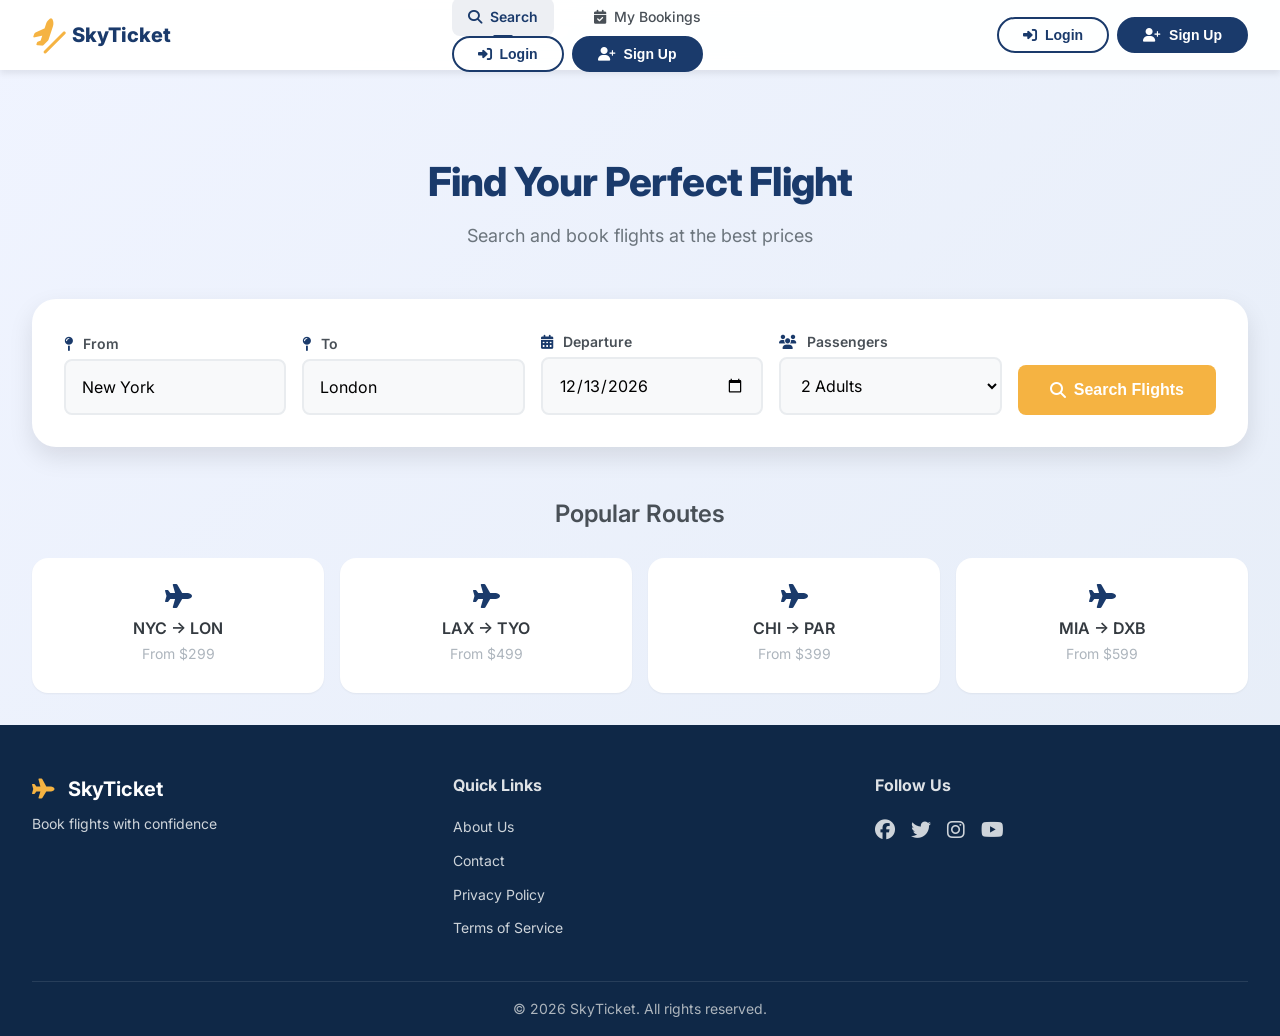
==== commit d6f91dce: "optimized the files" ====
--- a/index.html
+++ b/index.html
@@ -25,6 +25,7 @@
 </head>
 <body>
     <div id="app">
+        <!-- HEADER - Will be loaded from template -->
         <div id="header-container"></div>
         
         <main id="main-content">
@@ -40,11 +41,11 @@
                             <div class="search-row">
                                 <div class="form-group">
                                     <label><i class="fas fa-map-pin"></i> From</label>
-                                    <input type="text" id="fromInput" placeholder="City or Airport" />
+                                    <input type="text" id="fromInput" placeholder="City or Airport" value="New York" />
                                 </div>
                                 <div class="form-group">
                                     <label><i class="fas fa-map-pin"></i> To</label>
-                                    <input type="text" id="toInput" placeholder="City or Airport" />
+                                    <input type="text" id="toInput" placeholder="City or Airport" value="London" />
                                 </div>
                                 <div class="form-group">
                                     <label><i class="fas fa-calendar-alt"></i> Departure</label>
@@ -130,12 +131,7 @@
             <section id="my-bookings-section" class="page-section" data-page="my-bookings">
                 <div class="bookings-container">
                     <h2>My Bookings</h2>
-                    <div id="bookingsList">
-                        <p style="text-align: center; color: var(--gray-600); padding: 3rem;">
-                            <i class="fas fa-calendar-check" style="font-size: 2rem; display: block; margin-bottom: 1rem;"></i>
-                            You have no bookings yet
-                        </p>
-                    </div>
+                    <div id="bookingsList"></div>
                 </div>
             </section>
         </main>
--- a/css/main.css
+++ b/css/main.css
@@ -9,7 +9,7 @@
 }
 
 body {
-    font-family: 'Inter', sans-serif;
+    font-family: var(--font-family);
     background: linear-gradient(135deg, #f0f4ff 0%, #e6edf7 100%);
     color: var(--gray-800);
     min-height: 100vh;
@@ -49,18 +49,12 @@
     margin-bottom: var(--spacing-md);
 }
 
-h4 {
-    font-size: var(--font-size-xl);
-    font-weight: 600;
-}
-
 .btn-primary {
     background: var(--primary);
     color: var(--white);
     padding: var(--spacing-md) var(--spacing-xl);
     border-radius: var(--border-radius-lg);
     font-weight: 600;
-    font-size: var(--font-size-base);
     border: none;
     cursor: pointer;
     transition: all var(--transition-base);
@@ -152,7 +146,7 @@
 }
 
 input, select, textarea {
-    font-family: 'Inter', sans-serif;
+    font-family: var(--font-family);
     font-size: var(--font-size-base);
     padding: var(--spacing-md);
     border: 2px solid var(--gray-200);
@@ -172,10 +166,6 @@
     border-color: #dc3545;
 }
 
-input.error:focus, select.error:focus {
-    box-shadow: 0 0 0 3px rgba(220, 53, 69, 0.1);
-}
-
 .hidden {
     display: none !important;
 }
@@ -210,9 +200,6 @@
 .flex-center { display: flex; align-items: center; justify-content: center; }
 .flex-between { display: flex; align-items: center; justify-content: space-between; }
 .flex-column { display: flex; flex-direction: column; }
-.gap-1 { gap: var(--spacing-sm); }
-.gap-2 { gap: var(--spacing-md); }
-.gap-3 { gap: var(--spacing-lg); }
 
 .card {
     background: var(--white);
@@ -277,8 +264,4 @@
 
 .page-section.active {
     display: block;
-}
-
-.grid-2 { display: grid; grid-template-columns: repeat(2, 1fr); gap: var(--spacing-lg); }
-.grid-3 { display: grid; grid-template-columns: repeat(3, 1fr); gap: var(--spacing-lg); }
-.grid-4 { display: grid; grid-template-columns: repeat(4, 1fr); gap: var(--spacing-lg); }+}
--- a/css/utils/mixins.css
+++ b/css/utils/mixins.css
@@ -4,15 +4,12 @@
 .flex-column { display: flex; flex-direction: column; }
 .flex-wrap { flex-wrap: wrap; }
 .flex-1 { flex: 1; }
-.flex-grow { flex-grow: 1; }
 
 .grid-2 { display: grid; grid-template-columns: repeat(2, 1fr); gap: var(--spacing-lg); }
 .grid-3 { display: grid; grid-template-columns: repeat(3, 1fr); gap: var(--spacing-lg); }
 .grid-4 { display: grid; grid-template-columns: repeat(4, 1fr); gap: var(--spacing-lg); }
 
 .text-center { text-align: center; }
-.text-left { text-align: left; }
-.text-right { text-align: right; }
 .text-muted { color: var(--gray-600); }
 .text-primary { color: var(--primary); }
 .text-success { color: var(--success); }
@@ -50,7 +47,6 @@
 .relative { position: relative; }
 .absolute { position: absolute; }
 .fixed { position: fixed; }
-.sticky { position: sticky; }
 
 .w-100 { width: 100%; }
 .w-50 { width: 50%; }
@@ -60,10 +56,7 @@
 
 .overflow-hidden { overflow: hidden; }
 .overflow-auto { overflow: auto; }
-.overflow-y-auto { overflow-y: auto; }
 
-.border { border: 1px solid var(--gray-200); }
-.border-0 { border: none; }
 .rounded { border-radius: var(--border-radius-md); }
 .rounded-lg { border-radius: var(--border-radius-lg); }
 .rounded-full { border-radius: var(--border-radius-full); }
@@ -78,19 +71,6 @@
 .gap-3 { gap: var(--spacing-lg); }
 .gap-4 { gap: var(--spacing-xl); }
 
-.card {
-    background: var(--white);
-    border-radius: var(--border-radius-lg);
-    padding: var(--spacing-lg);
-    box-shadow: var(--shadow-md);
-    transition: all var(--transition-base);
-}
-
-.card:hover {
-    box-shadow: var(--shadow-lg);
-    transform: translateY(-2px);
-}
-
 .badge {
     display: inline-block;
     padding: var(--spacing-xs) var(--spacing-md);
@@ -103,73 +83,4 @@
 .badge-primary { background: var(--primary); color: var(--white); }
 .badge-success { background: var(--success); color: var(--white); }
 .badge-warning { background: var(--secondary); color: var(--white); }
-.badge-danger { background: #dc3545; color: var(--white); }
-.badge-info { background: #17a2b8; color: var(--white); }
-
-.btn {
-    padding: var(--spacing-md) var(--spacing-xl);
-    border-radius: var(--border-radius-lg);
-    font-weight: 600;
-    font-size: var(--font-size-base);
-    border: none;
-    cursor: pointer;
-    transition: all var(--transition-base);
-    display: inline-flex;
-    align-items: center;
-    gap: 8px;
-}
-
-.btn-primary {
-    background: var(--primary);
-    color: var(--white);
-}
-
-.btn-primary:hover {
-    background: var(--primary-dark);
-    transform: translateY(-2px);
-    box-shadow: var(--shadow-lg);
-}
-
-.btn-secondary {
-    background: var(--gray-200);
-    color: var(--gray-700);
-}
-
-.btn-secondary:hover {
-    background: var(--gray-300);
-    transform: translateY(-2px);
-}
-
-.btn-accent {
-    background: var(--secondary);
-    color: var(--white);
-}
-
-.btn-accent:hover {
-    background: var(--secondary-light);
-    transform: translateY(-2px);
-}
-
-.btn-outline {
-    background: transparent;
-    color: var(--primary);
-    border: 2px solid var(--primary);
-}
-
-.btn-outline:hover {
-    background: var(--primary);
-    color: var(--white);
-}
-
-.btn-danger {
-    background: #dc3545;
-    color: var(--white);
-}
-
-.btn-danger:hover {
-    background: #c82333;
-}
-
-.btn-sm { padding: var(--spacing-sm) var(--spacing-md); font-size: var(--font-size-sm); }
-.btn-lg { padding: var(--spacing-lg) var(--spacing-2xl); font-size: var(--font-size-lg); }
-.btn-full { width: 100%; justify-content: center; }+.badge-danger { background: #dc3545; color: var(--white); }
--- a/css/utils/animations.css
+++ b/css/utils/animations.css
@@ -48,11 +48,6 @@
     50% { transform: translateY(-10px); }
 }
 
-@keyframes shimmer {
-    0% { background-position: -200% 0; }
-    100% { background-position: 200% 0; }
-}
-
 .animate-fade-in { animation: fadeIn 0.5s ease forwards; }
 .animate-fade-in-up { animation: fadeInUp 0.6s ease forwards; }
 .animate-fade-in-down { animation: fadeInDown 0.6s ease forwards; }
--- a/css/components/footer.css
+++ b/css/components/footer.css
@@ -98,8 +98,4 @@
     .social-links {
         justify-content: center;
     }
-
-    .footer-container {
-        padding: 0 var(--spacing-md);
-    }
 }
--- a/css/components/modal.css
+++ b/css/components/modal.css
@@ -99,8 +99,7 @@
 
 .modal-form input[type="text"],
 .modal-form input[type="email"],
-.modal-form input[type="password"],
-.modal-form input[type="date"] {
+.modal-form input[type="password"] {
     width: 100%;
     padding: var(--spacing-md);
     border: 2px solid var(--gray-200);
--- a/css/responsive/mobile.css
+++ b/css/responsive/mobile.css
@@ -9,10 +9,6 @@
 
     h3 {
         font-size: var(--font-size-lg);
-    }
-
-    .container {
-        padding: 0 var(--spacing-sm);
     }
 
     .grid-2,
@@ -31,10 +27,6 @@
 
     .search-hero h1 {
         font-size: var(--font-size-2xl);
-    }
-
-    .search-hero p {
-        font-size: var(--font-size-base);
     }
 
     .search-box {
@@ -69,10 +61,6 @@
     .results-header {
         flex-direction: column;
         align-items: stretch;
-    }
-
-    .results-controls {
-        flex-wrap: wrap;
     }
 
     .results-controls select {
@@ -156,10 +144,6 @@
         justify-content: center;
     }
 
-    .footer-container {
-        padding: 0 var(--spacing-md);
-    }
-
     .notification {
         top: 70px;
         right: 10px;
--- a/css/responsive/tablet.css
+++ b/css/responsive/tablet.css
@@ -31,10 +31,6 @@
         padding: var(--spacing-md);
     }
 
-    .results-header {
-        flex-wrap: wrap;
-    }
-
     .flight-card .flight-info {
         grid-template-columns: 1fr auto 1fr;
     }
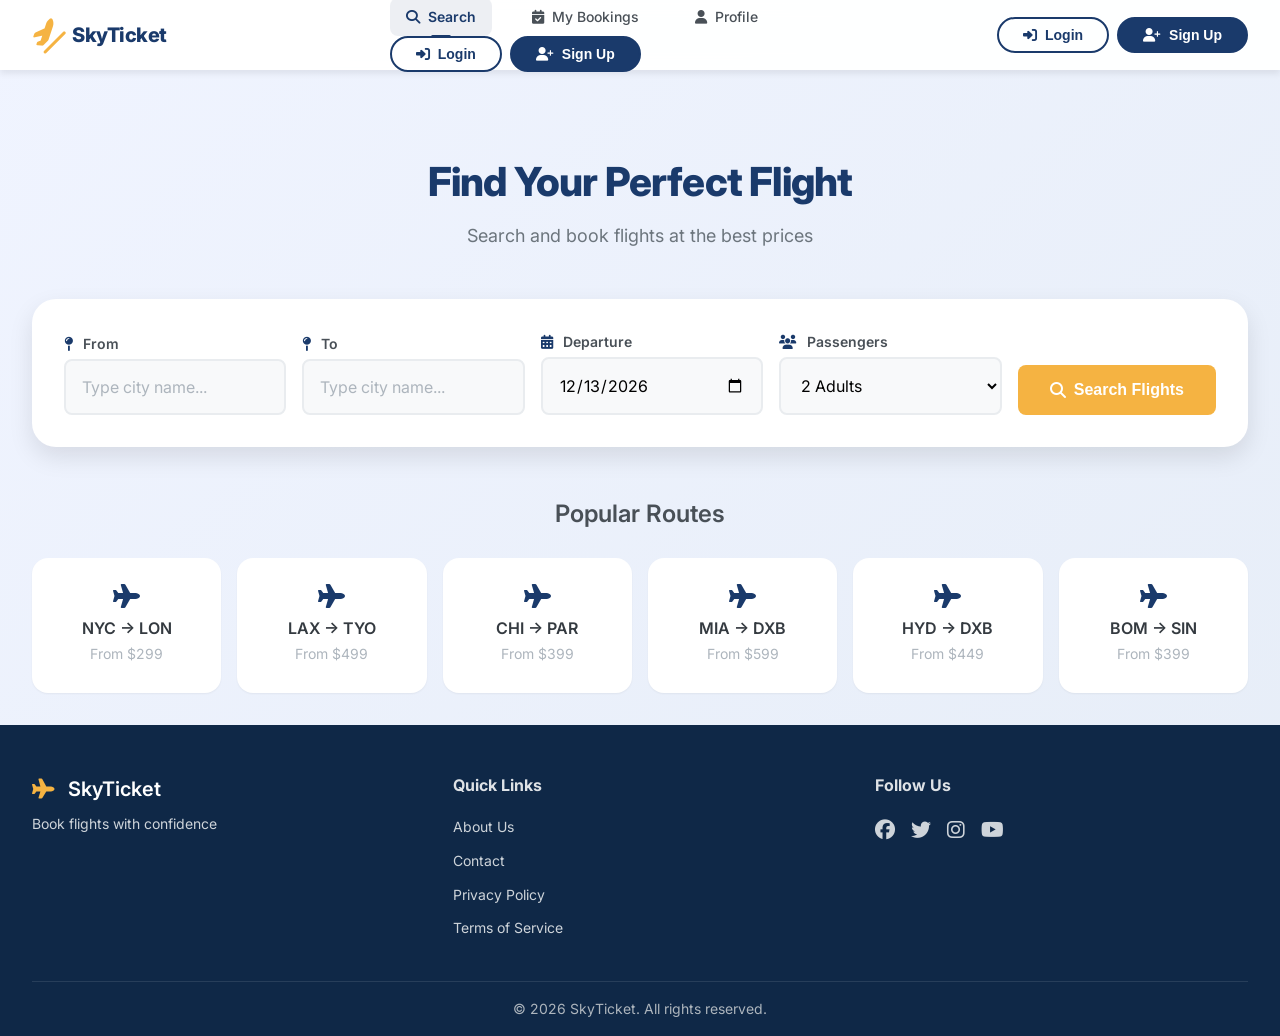
==== commit d541748a: "added more cities country wise to search" ====
--- a/index.html
+++ b/index.html
@@ -25,10 +25,50 @@
 </head>
 <body>
     <div id="app">
-        <!-- HEADER - Will be loaded from template -->
-        <div id="header-container"></div>
+        <!-- HEADER -->
+        <header id="main-header">
+            <div class="header-container">
+                <a href="#" class="logo" id="logoLink">
+                    <i class="fas fa-plane-departure"></i>
+                    <span>SkyTicket</span>
+                </a>
+                
+                <nav class="nav-menu" id="navMenu">
+                    <ul>
+                        <li><a href="#" class="active" data-page="search"><i class="fas fa-search"></i> Search</a></li>
+                        <li><a href="#" data-page="my-bookings"><i class="fas fa-calendar-check"></i> My Bookings</a></li>
+                        <li><a href="#" data-page="profile"><i class="fas fa-user"></i> Profile</a></li>
+                    </ul>
+                    <div class="auth-buttons mobile" id="mobileAuthButtons">
+                        <button class="btn-login" id="mobileLoginBtn"><i class="fas fa-sign-in-alt"></i> Login</button>
+                        <button class="btn-signup" id="mobileSignupBtn"><i class="fas fa-user-plus"></i> Sign Up</button>
+                    </div>
+                </nav>
+                
+                <div class="auth-buttons" id="authButtons">
+                    <button class="btn-login" id="loginBtn"><i class="fas fa-sign-in-alt"></i> Login</button>
+                    <button class="btn-signup" id="signupBtn"><i class="fas fa-user-plus"></i> Sign Up</button>
+                </div>
+                
+                <div class="user-profile hidden" id="userProfile">
+                    <div class="user-avatar" id="userAvatar">JD</div>
+                    <span class="user-name" id="userName">John Doe</span>
+                    <i class="fas fa-chevron-down"></i>
+                    <div class="dropdown-menu" id="dropdownMenu">
+                        <a href="#" data-page="my-bookings"><i class="fas fa-ticket-alt"></i> My Bookings</a>
+                        <a href="#" data-page="profile"><i class="fas fa-user"></i> Profile</a>
+                        <div class="divider"></div>
+                        <a href="#" class="logout" id="logoutBtn"><i class="fas fa-sign-out-alt"></i> Logout</a>
+                    </div>
+                </div>
+                
+                <button class="hamburger" id="hamburgerBtn"><i class="fas fa-bars"></i></button>
+            </div>
+        </header>
         
+        <!-- MAIN CONTENT -->
         <main id="main-content">
+            <!-- Search Section -->
             <section id="search-section" class="page-section active" data-page="search">
                 <div class="search-container">
                     <div class="search-hero">
@@ -41,11 +81,17 @@
                             <div class="search-row">
                                 <div class="form-group">
                                     <label><i class="fas fa-map-pin"></i> From</label>
-                                    <input type="text" id="fromInput" placeholder="City or Airport" value="New York" />
+                                    <div class="autocomplete-wrapper">
+                                        <input type="text" id="fromInput" placeholder="Type city name..." class="autocomplete-input" />
+                                        <div class="autocomplete-dropdown" id="fromDropdown"></div>
+                                    </div>
                                 </div>
                                 <div class="form-group">
                                     <label><i class="fas fa-map-pin"></i> To</label>
-                                    <input type="text" id="toInput" placeholder="City or Airport" value="London" />
+                                    <div class="autocomplete-wrapper">
+                                        <input type="text" id="toInput" placeholder="Type city name..." class="autocomplete-input" />
+                                        <div class="autocomplete-dropdown" id="toDropdown"></div>
+                                    </div>
                                 </div>
                                 <div class="form-group">
                                     <label><i class="fas fa-calendar-alt"></i> Departure</label>
@@ -61,9 +107,7 @@
                                         <option value="5">5 Adults</option>
                                     </select>
                                 </div>
-                                <button type="submit" class="btn-search">
-                                    <i class="fas fa-search"></i> Search Flights
-                                </button>
+                                <button type="submit" class="btn-search"><i class="fas fa-search"></i> Search Flights</button>
                             </div>
                         </form>
                     </div>
@@ -91,11 +135,22 @@
                                 <span>MIA → DXB</span>
                                 <small>From $599</small>
                             </div>
+                            <div class="dest-card" data-from="Hyderabad" data-to="Dubai">
+                                <i class="fas fa-plane"></i>
+                                <span>HYD → DXB</span>
+                                <small>From $449</small>
+                            </div>
+                            <div class="dest-card" data-from="Mumbai" data-to="Singapore">
+                                <i class="fas fa-plane"></i>
+                                <span>BOM → SIN</span>
+                                <small>From $399</small>
+                            </div>
                         </div>
                     </div>
                 </div>
             </section>
             
+            <!-- Results Section -->
             <section id="results-section" class="page-section" data-page="results">
                 <div class="results-container">
                     <div class="results-header">
@@ -116,6 +171,7 @@
                 </div>
             </section>
             
+            <!-- Booking Section -->
             <section id="booking-section" class="page-section" data-page="booking">
                 <div class="booking-container">
                     <div class="booking-progress">
@@ -128,18 +184,141 @@
                 </div>
             </section>
             
+            <!-- My Bookings Section -->
             <section id="my-bookings-section" class="page-section" data-page="my-bookings">
                 <div class="bookings-container">
                     <h2>My Bookings</h2>
                     <div id="bookingsList"></div>
                 </div>
             </section>
+            
+            <!-- Profile Section -->
+            <section id="profile-section" class="page-section" data-page="profile">
+                <div class="profile-container">
+                    <h2>My Profile</h2>
+                    <div id="profileContent"></div>
+                </div>
+            </section>
         </main>
         
-        <div id="footer-container"></div>
-        <div id="modal-container"></div>
+        <!-- FOOTER -->
+        <footer id="main-footer">
+            <div class="footer-container">
+                <div class="footer-content">
+                    <div class="footer-section">
+                        <h4><i class="fas fa-plane"></i> SkyTicket</h4>
+                        <p>Book flights with confidence</p>
+                    </div>
+                    <div class="footer-section">
+                        <h5>Quick Links</h5>
+                        <ul>
+                            <li><a href="#">About Us</a></li>
+                            <li><a href="#">Contact</a></li>
+                            <li><a href="#">Privacy Policy</a></li>
+                            <li><a href="#">Terms of Service</a></li>
+                        </ul>
+                    </div>
+                    <div class="footer-section">
+                        <h5>Follow Us</h5>
+                        <div class="social-links">
+                            <a href="#"><i class="fab fa-facebook"></i></a>
+                            <a href="#"><i class="fab fa-twitter"></i></a>
+                            <a href="#"><i class="fab fa-instagram"></i></a>
+                            <a href="#"><i class="fab fa-youtube"></i></a>
+                        </div>
+                    </div>
+                </div>
+                <div class="footer-bottom">
+                    <p>&copy; 2026 SkyTicket. All rights reserved.</p>
+                </div>
+            </div>
+        </footer>
+        
+        <!-- LOGIN MODAL -->
+        <div id="loginModal" class="modal hidden">
+            <div class="modal-content">
+                <button class="close-modal" id="closeLoginModal">&times;</button>
+                <div class="modal-header">
+                    <i class="fas fa-plane-departure"></i>
+                    <h2>Welcome Back</h2>
+                    <p>Sign in to continue your journey</p>
+                </div>
+                <form id="loginForm" class="modal-form">
+                    <div class="form-group">
+                        <label><i class="fas fa-envelope"></i> Email Address</label>
+                        <input type="email" id="loginEmail" placeholder="you@example.com" required />
+                        <span class="error-message" id="loginEmailError"></span>
+                    </div>
+                    <div class="form-group">
+                        <label><i class="fas fa-lock"></i> Password</label>
+                        <div class="password-input-wrapper">
+                            <input type="password" id="loginPassword" placeholder="••••••••" required />
+                            <button type="button" class="toggle-password" data-target="loginPassword"><i class="fas fa-eye"></i></button>
+                        </div>
+                        <span class="error-message" id="loginPasswordError"></span>
+                    </div>
+                    <div class="form-options">
+                        <label class="remember-me"><input type="checkbox" id="rememberMe" /><span>Remember me</span></label>
+                        <a href="#" class="forgot-password">Forgot Password?</a>
+                    </div>
+                    <button type="submit" class="btn-full"><i class="fas fa-sign-in-alt"></i> Sign In</button>
+                    <div class="form-footer"><span>Don't have an account? </span><a href="#" id="switchToSignup">Sign Up</a></div>
+                </form>
+            </div>
+        </div>
+
+        <!-- SIGNUP MODAL -->
+        <div id="signupModal" class="modal hidden">
+            <div class="modal-content">
+                <button class="close-modal" id="closeSignupModal">&times;</button>
+                <div class="modal-header">
+                    <i class="fas fa-user-plus"></i>
+                    <h2>Create Account</h2>
+                    <p>Start booking flights in minutes</p>
+                </div>
+                <form id="signupForm" class="modal-form">
+                    <div class="form-group">
+                        <label><i class="fas fa-user"></i> Full Name</label>
+                        <input type="text" id="signupName" placeholder="John Doe" required />
+                        <span class="error-message" id="signupNameError"></span>
+                    </div>
+                    <div class="form-group">
+                        <label><i class="fas fa-envelope"></i> Email Address</label>
+                        <input type="email" id="signupEmail" placeholder="you@example.com" required />
+                        <span class="error-message" id="signupEmailError"></span>
+                    </div>
+                    <div class="form-group">
+                        <label><i class="fas fa-lock"></i> Password</label>
+                        <div class="password-input-wrapper">
+                            <input type="password" id="signupPassword" placeholder="••••••••" required minlength="8" />
+                            <button type="button" class="toggle-password" data-target="signupPassword"><i class="fas fa-eye"></i></button>
+                        </div>
+                        <span class="password-hint">Must be at least 8 characters</span>
+                        <span class="error-message" id="signupPasswordError"></span>
+                    </div>
+                    <div class="form-group">
+                        <label><i class="fas fa-lock"></i> Confirm Password</label>
+                        <div class="password-input-wrapper">
+                            <input type="password" id="signupConfirmPassword" placeholder="••••••••" required />
+                            <button type="button" class="toggle-password" data-target="signupConfirmPassword"><i class="fas fa-eye"></i></button>
+                        </div>
+                        <span class="error-message" id="signupConfirmError"></span>
+                    </div>
+                    <div class="form-group terms">
+                        <label class="checkbox-label">
+                            <input type="checkbox" id="agreeTerms" required />
+                            <span>I agree to the <a href="#">Terms of Service</a> and <a href="#">Privacy Policy</a></span>
+                        </label>
+                        <span class="error-message" id="signupTermsError"></span>
+                    </div>
+                    <button type="submit" class="btn-full"><i class="fas fa-user-plus"></i> Create Account</button>
+                    <div class="form-footer"><span>Already have an account? </span><a href="#" id="switchToLogin">Sign In</a></div>
+                </form>
+            </div>
+        </div>
     </div>
     
+    <!-- JAVASCRIPT -->
     <script src="js/utils/constants.js"></script>
     <script src="js/utils/helpers.js"></script>
     <script src="js/utils/date-utils.js"></script>
--- a/css/main.css
+++ b/css/main.css
@@ -10,7 +10,7 @@
 
 body {
     font-family: var(--font-family);
-    background: linear-gradient(135deg, #f0f4ff 0%, #e6edf7 100%);
+    background: var(--bg-gradient);
     color: var(--gray-800);
     min-height: 100vh;
     display: flex;
@@ -49,12 +49,19 @@
     margin-bottom: var(--spacing-md);
 }
 
+h4 {
+    font-size: var(--font-size-xl);
+    font-weight: 600;
+}
+
+/* Buttons */
 .btn-primary {
     background: var(--primary);
     color: var(--white);
     padding: var(--spacing-md) var(--spacing-xl);
     border-radius: var(--border-radius-lg);
     font-weight: 600;
+    font-size: var(--font-size-base);
     border: none;
     cursor: pointer;
     transition: all var(--transition-base);
@@ -145,6 +152,7 @@
     justify-content: center;
 }
 
+/* Inputs */
 input, select, textarea {
     font-family: var(--font-family);
     font-size: var(--font-size-base);
@@ -166,6 +174,22 @@
     border-color: #dc3545;
 }
 
+input.error:focus, select.error:focus {
+    box-shadow: 0 0 0 3px rgba(220, 53, 69, 0.1);
+}
+
+input::placeholder, textarea::placeholder {
+    color: var(--gray-500);
+}
+
+/* Container */
+.container {
+    max-width: 1280px;
+    margin: 0 auto;
+    padding: 0 var(--spacing-lg);
+}
+
+/* Utilities */
 .hidden {
     display: none !important;
 }
@@ -176,6 +200,10 @@
 
 .text-muted {
     color: var(--gray-600);
+}
+
+.text-primary {
+    color: var(--primary);
 }
 
 .text-success {
@@ -200,7 +228,12 @@
 .flex-center { display: flex; align-items: center; justify-content: center; }
 .flex-between { display: flex; align-items: center; justify-content: space-between; }
 .flex-column { display: flex; flex-direction: column; }
-
+.flex-wrap { flex-wrap: wrap; }
+.gap-1 { gap: var(--spacing-sm); }
+.gap-2 { gap: var(--spacing-md); }
+.gap-3 { gap: var(--spacing-lg); }
+
+/* Card */
 .card {
     background: var(--white);
     border-radius: var(--border-radius-lg);
@@ -214,6 +247,7 @@
     transform: translateY(-2px);
 }
 
+/* Badge */
 .badge {
     display: inline-block;
     padding: var(--spacing-xs) var(--spacing-md);
@@ -227,7 +261,9 @@
 .badge-success { background: #27ae60; color: var(--white); }
 .badge-warning { background: var(--secondary); color: var(--white); }
 .badge-danger { background: #dc3545; color: var(--white); }
-
+.badge-info { background: #17a2b8; color: var(--white); }
+
+/* Scrollbar */
 ::-webkit-scrollbar {
     width: 8px;
     height: 8px;
@@ -247,6 +283,7 @@
     background: var(--primary-dark);
 }
 
+/* Spinner */
 .spinner {
     width: 40px;
     height: 40px;
@@ -257,6 +294,36 @@
     margin: 0 auto;
 }
 
+.spinner-sm {
+    width: 24px;
+    height: 24px;
+    border-width: 3px;
+}
+
+/* Section */
+.section-padding {
+    padding: var(--spacing-3xl) 0;
+}
+
+.section-title {
+    font-size: var(--font-size-3xl);
+    font-weight: 700;
+    color: var(--primary);
+    margin-bottom: var(--spacing-lg);
+}
+
+.section-subtitle {
+    font-size: var(--font-size-lg);
+    color: var(--gray-600);
+    margin-bottom: var(--spacing-xl);
+}
+
+/* Grid */
+.grid-2 { display: grid; grid-template-columns: repeat(2, 1fr); gap: var(--spacing-lg); }
+.grid-3 { display: grid; grid-template-columns: repeat(3, 1fr); gap: var(--spacing-lg); }
+.grid-4 { display: grid; grid-template-columns: repeat(4, 1fr); gap: var(--spacing-lg); }
+
+/* Page Sections */
 .page-section {
     display: none;
     animation: fadeIn 0.5s ease;
@@ -264,4 +331,17 @@
 
 .page-section.active {
     display: block;
+}
+
+/* Loading Skeleton */
+.skeleton {
+    background: var(--gray-200);
+    border-radius: var(--border-radius-md);
+    animation: shimmer 1.5s ease-in-out infinite;
+    background-size: 200% 100%;
+}
+
+@keyframes shimmer {
+    0% { background-position: -200% 0; }
+    100% { background-position: 200% 0; }
 }
--- a/css/utils/variables.css
+++ b/css/utils/variables.css
@@ -1,11 +1,14 @@
 :root {
+    /* Colors */
     --primary: #1a3a6b;
     --primary-dark: #0f2847;
     --primary-light: #2a5a9a;
     --secondary: #f5b342;
     --secondary-light: #ffd966;
+    --accent: #e74c3c;
     --success: #27ae60;
     
+    /* Neutral */
     --white: #ffffff;
     --gray-100: #f8f9fa;
     --gray-200: #e9ecef;
@@ -16,7 +19,12 @@
     --gray-700: #495057;
     --gray-800: #343a40;
     --gray-900: #212529;
+    --black: #000000;
     
+    /* Background */
+    --bg-gradient: linear-gradient(135deg, #f0f4ff 0%, #e6edf7 100%);
+    
+    /* Typography */
     --font-family: 'Inter', -apple-system, BlinkMacSystemFont, 'Segoe UI', Roboto, sans-serif;
     --font-size-xs: 0.75rem;
     --font-size-sm: 0.875rem;
@@ -27,6 +35,7 @@
     --font-size-3xl: 2rem;
     --font-size-4xl: 2.5rem;
     
+    /* Spacing */
     --spacing-xs: 0.25rem;
     --spacing-sm: 0.5rem;
     --spacing-md: 1rem;
@@ -35,23 +44,29 @@
     --spacing-2xl: 3rem;
     --spacing-3xl: 4rem;
     
+    /* Borders */
     --border-radius-sm: 0.25rem;
     --border-radius-md: 0.5rem;
     --border-radius-lg: 1rem;
     --border-radius-xl: 1.5rem;
     --border-radius-full: 9999px;
     
+    /* Shadows */
     --shadow-sm: 0 1px 2px rgba(0,0,0,0.05);
     --shadow-md: 0 4px 6px rgba(0,0,0,0.07);
     --shadow-lg: 0 10px 25px rgba(0,0,0,0.1);
     --shadow-xl: 0 20px 50px rgba(0,0,0,0.15);
+    --shadow-2xl: 0 30px 60px rgba(0,0,0,0.2);
     
+    /* Transitions */
     --transition-fast: 0.15s ease;
     --transition-base: 0.3s ease;
     --transition-slow: 0.5s ease;
     
+    /* Z-index */
     --z-dropdown: 100;
     --z-sticky: 200;
     --z-modal: 300;
+    --z-overlay: 400;
     --z-toast: 500;
 }
--- a/css/utils/mixins.css
+++ b/css/utils/mixins.css
@@ -1,20 +1,27 @@
+/* Flexbox */
 .flex { display: flex; }
 .flex-center { display: flex; align-items: center; justify-content: center; }
 .flex-between { display: flex; align-items: center; justify-content: space-between; }
 .flex-column { display: flex; flex-direction: column; }
 .flex-wrap { flex-wrap: wrap; }
 .flex-1 { flex: 1; }
+.flex-grow { flex-grow: 1; }
 
+/* Grid */
 .grid-2 { display: grid; grid-template-columns: repeat(2, 1fr); gap: var(--spacing-lg); }
 .grid-3 { display: grid; grid-template-columns: repeat(3, 1fr); gap: var(--spacing-lg); }
 .grid-4 { display: grid; grid-template-columns: repeat(4, 1fr); gap: var(--spacing-lg); }
 
+/* Text */
 .text-center { text-align: center; }
+.text-left { text-align: left; }
+.text-right { text-align: right; }
 .text-muted { color: var(--gray-600); }
 .text-primary { color: var(--primary); }
 .text-success { color: var(--success); }
 .text-danger { color: #dc3545; }
 
+/* Spacing */
 .m-0 { margin: 0; }
 .m-1 { margin: var(--spacing-sm); }
 .m-2 { margin: var(--spacing-md); }
@@ -39,38 +46,66 @@
 .p-3 { padding: var(--spacing-lg); }
 .p-4 { padding: var(--spacing-xl); }
 
+/* Display */
 .d-none { display: none; }
 .d-block { display: block; }
+.d-inline-block { display: inline-block; }
 .d-flex { display: flex; }
 .d-grid { display: grid; }
 
+/* Position */
 .relative { position: relative; }
 .absolute { position: absolute; }
 .fixed { position: fixed; }
+.sticky { position: sticky; }
 
+/* Width */
 .w-100 { width: 100%; }
 .w-50 { width: 50%; }
 .w-25 { width: 25%; }
 
+/* Height */
 .h-100 { height: 100%; }
 
+/* Overflow */
 .overflow-hidden { overflow: hidden; }
 .overflow-auto { overflow: auto; }
+.overflow-y-auto { overflow-y: auto; }
 
+/* Border */
+.border { border: 1px solid var(--gray-200); }
+.border-0 { border: none; }
 .rounded { border-radius: var(--border-radius-md); }
 .rounded-lg { border-radius: var(--border-radius-lg); }
 .rounded-full { border-radius: var(--border-radius-full); }
 
+/* Shadow */
 .shadow-sm { box-shadow: var(--shadow-sm); }
 .shadow-md { box-shadow: var(--shadow-md); }
 .shadow-lg { box-shadow: var(--shadow-lg); }
 .shadow-xl { box-shadow: var(--shadow-xl); }
 
+/* Gap */
 .gap-1 { gap: var(--spacing-sm); }
 .gap-2 { gap: var(--spacing-md); }
 .gap-3 { gap: var(--spacing-lg); }
 .gap-4 { gap: var(--spacing-xl); }
 
+/* Card */
+.card {
+    background: var(--white);
+    border-radius: var(--border-radius-lg);
+    padding: var(--spacing-lg);
+    box-shadow: var(--shadow-md);
+    transition: all var(--transition-base);
+}
+
+.card:hover {
+    box-shadow: var(--shadow-lg);
+    transform: translateY(-2px);
+}
+
+/* Badge */
 .badge {
     display: inline-block;
     padding: var(--spacing-xs) var(--spacing-md);
@@ -83,4 +118,74 @@
 .badge-primary { background: var(--primary); color: var(--white); }
 .badge-success { background: var(--success); color: var(--white); }
 .badge-warning { background: var(--secondary); color: var(--white); }
-.badge-danger { background: #dc3545; color: var(--white); }+.badge-danger { background: #dc3545; color: var(--white); }
+.badge-info { background: #17a2b8; color: var(--white); }
+
+/* Button */
+.btn {
+    padding: var(--spacing-md) var(--spacing-xl);
+    border-radius: var(--border-radius-lg);
+    font-weight: 600;
+    font-size: var(--font-size-base);
+    border: none;
+    cursor: pointer;
+    transition: all var(--transition-base);
+    display: inline-flex;
+    align-items: center;
+    gap: 8px;
+}
+
+.btn-primary {
+    background: var(--primary);
+    color: var(--white);
+}
+
+.btn-primary:hover {
+    background: var(--primary-dark);
+    transform: translateY(-2px);
+    box-shadow: var(--shadow-lg);
+}
+
+.btn-secondary {
+    background: var(--gray-200);
+    color: var(--gray-700);
+}
+
+.btn-secondary:hover {
+    background: var(--gray-300);
+    transform: translateY(-2px);
+}
+
+.btn-accent {
+    background: var(--secondary);
+    color: var(--white);
+}
+
+.btn-accent:hover {
+    background: var(--secondary-light);
+    transform: translateY(-2px);
+}
+
+.btn-outline {
+    background: transparent;
+    color: var(--primary);
+    border: 2px solid var(--primary);
+}
+
+.btn-outline:hover {
+    background: var(--primary);
+    color: var(--white);
+}
+
+.btn-danger {
+    background: #dc3545;
+    color: var(--white);
+}
+
+.btn-danger:hover {
+    background: #c82333;
+}
+
+.btn-sm { padding: var(--spacing-sm) var(--spacing-md); font-size: var(--font-size-sm); }
+.btn-lg { padding: var(--spacing-lg) var(--spacing-2xl); font-size: var(--font-size-lg); }
+.btn-full { width: 100%; justify-content: center; }
--- a/css/utils/animations.css
+++ b/css/utils/animations.css
@@ -1,3 +1,4 @@
+/* Fade Animations */
 @keyframes fadeIn {
     from { opacity: 0; }
     to { opacity: 1; }
@@ -23,11 +24,18 @@
     to { opacity: 1; transform: translateX(0); }
 }
 
+/* Scale */
 @keyframes scaleIn {
     from { opacity: 0; transform: scale(0.9); }
     to { opacity: 1; transform: scale(1); }
 }
 
+@keyframes scalePulse {
+    0%, 100% { transform: scale(1); }
+    50% { transform: scale(1.05); }
+}
+
+/* Slide */
 @keyframes slideInRight {
     from { transform: translateX(100%); opacity: 0; }
     to { transform: translateX(0); opacity: 1; }
@@ -38,16 +46,35 @@
     to { transform: translateX(100%); opacity: 0; }
 }
 
+@keyframes slideUp {
+    from { opacity: 0; transform: translateY(50px); }
+    to { opacity: 1; transform: translateY(0); }
+}
+
+/* Rotate */
 @keyframes spin {
     from { transform: rotate(0deg); }
     to { transform: rotate(360deg); }
 }
 
+@keyframes spinSlow {
+    from { transform: rotate(0deg); }
+    to { transform: rotate(360deg); }
+}
+
+/* Bounce */
 @keyframes bounce {
     0%, 100% { transform: translateY(0); }
     50% { transform: translateY(-10px); }
 }
 
+/* Shimmer */
+@keyframes shimmer {
+    0% { background-position: -200% 0; }
+    100% { background-position: 200% 0; }
+}
+
+/* Classes */
 .animate-fade-in { animation: fadeIn 0.5s ease forwards; }
 .animate-fade-in-up { animation: fadeInUp 0.6s ease forwards; }
 .animate-fade-in-down { animation: fadeInDown 0.6s ease forwards; }
@@ -56,14 +83,17 @@
 .animate-scale-in { animation: scaleIn 0.4s ease forwards; }
 .animate-slide-in { animation: slideInRight 0.3s ease forwards; }
 .animate-bounce { animation: bounce 2s ease infinite; }
-.animate-spin { animation: spin 1s linear infinite; }
+.animate-spin { animation: spinSlow 2s linear infinite; }
+.animate-pulse { animation: scalePulse 2s ease-in-out infinite; }
 
+/* Delays */
 .delay-1 { animation-delay: 0.1s; }
 .delay-2 { animation-delay: 0.2s; }
 .delay-3 { animation-delay: 0.3s; }
 .delay-4 { animation-delay: 0.4s; }
 .delay-5 { animation-delay: 0.5s; }
 
+/* Hover */
 .hover-lift {
     transition: transform var(--transition-base), box-shadow var(--transition-base);
 }
@@ -77,4 +107,11 @@
 }
 .hover-scale:hover {
     transform: scale(1.05);
+}
+
+.hover-rotate {
+    transition: transform var(--transition-fast);
+}
+.hover-rotate:hover {
+    transform: rotate(5deg);
 }
--- a/css/components/header.css
+++ b/css/components/header.css
@@ -45,6 +45,10 @@
     font-size: var(--font-size-2xl);
     color: var(--secondary);
     transform: rotate(-45deg);
+}
+
+.logo span {
+    letter-spacing: -0.5px;
 }
 
 .nav-menu ul {
--- a/css/components/footer.css
+++ b/css/components/footer.css
@@ -98,4 +98,8 @@
     .social-links {
         justify-content: center;
     }
+
+    .footer-container {
+        padding: 0 var(--spacing-md);
+    }
 }
--- a/css/components/modal.css
+++ b/css/components/modal.css
@@ -99,7 +99,8 @@
 
 .modal-form input[type="text"],
 .modal-form input[type="email"],
-.modal-form input[type="password"] {
+.modal-form input[type="password"],
+.modal-form input[type="date"] {
     width: 100%;
     padding: var(--spacing-md);
     border: 2px solid var(--gray-200);
--- a/css/components/flight-card.css
+++ b/css/components/flight-card.css
@@ -21,16 +21,11 @@
     margin-bottom: var(--spacing-md);
 }
 
-.flight-card .airline .avatar {
+.flight-card .airline img {
     width: 40px;
     height: 40px;
     border-radius: 50%;
-    background: var(--primary);
-    color: white;
-    display: flex;
-    align-items: center;
-    justify-content: center;
-    font-size: 20px;
+    object-fit: cover;
 }
 
 .flight-card .airline .name {
@@ -76,6 +71,22 @@
     margin-bottom: var(--spacing-xs);
 }
 
+.flight-card .flight-info .duration .line {
+    width: 60px;
+    height: 2px;
+    background: var(--gray-300);
+    position: relative;
+}
+
+.flight-card .flight-info .duration .line::after {
+    content: '✈';
+    position: absolute;
+    top: 50%;
+    left: 50%;
+    transform: translate(-50%, -50%);
+    font-size: 12px;
+}
+
 .flight-card .flight-footer {
     display: flex;
     align-items: center;
@@ -98,6 +109,10 @@
 .flight-card .flight-footer .stops {
     font-size: var(--font-size-sm);
     color: var(--gray-500);
+}
+
+.flight-card .flight-footer .stops .badge {
+    margin-left: var(--spacing-sm);
 }
 
 .flight-card .flight-footer .btn-select {
@@ -125,7 +140,6 @@
     display: flex;
     gap: var(--spacing-sm);
     margin-top: var(--spacing-sm);
-    flex-wrap: wrap;
 }
 
 .flight-card .tags .tag {
@@ -157,6 +171,10 @@
         text-align: center;
     }
 
+    .flight-card .flight-info .duration .line {
+        margin: 0 auto;
+    }
+
     .flight-card .flight-footer {
         flex-wrap: wrap;
         gap: var(--spacing-sm);
--- a/css/pages/search.css
+++ b/css/pages/search.css
@@ -141,6 +141,77 @@
     font-size: var(--font-size-sm);
 }
 
+/* Autocomplete Styles */
+.autocomplete-wrapper {
+    position: relative;
+    width: 100%;
+}
+
+.autocomplete-input {
+    width: 100%;
+    padding: var(--spacing-md);
+    border: 2px solid var(--gray-200);
+    border-radius: var(--border-radius-md);
+    font-size: var(--font-size-base);
+    background: var(--gray-100);
+    outline: none;
+    transition: all var(--transition-fast);
+}
+
+.autocomplete-input:focus {
+    border-color: var(--primary);
+    background: var(--white);
+    box-shadow: 0 0 0 4px rgba(26, 58, 107, 0.1);
+}
+
+.autocomplete-dropdown {
+    position: absolute;
+    top: 100%;
+    left: 0;
+    right: 0;
+    background: var(--white);
+    border: 1px solid var(--gray-200);
+    border-radius: var(--border-radius-md);
+    max-height: 200px;
+    overflow-y: auto;
+    display: none;
+    z-index: 1000;
+    box-shadow: var(--shadow-lg);
+}
+
+.autocomplete-dropdown.active {
+    display: block;
+}
+
+.autocomplete-dropdown .autocomplete-item {
+    padding: var(--spacing-md);
+    cursor: pointer;
+    transition: all var(--transition-fast);
+    display: flex;
+    align-items: center;
+    gap: 10px;
+}
+
+.autocomplete-dropdown .autocomplete-item:hover {
+    background: var(--gray-100);
+}
+
+.autocomplete-dropdown .autocomplete-item .city-name {
+    font-weight: 600;
+    color: var(--gray-800);
+}
+
+.autocomplete-dropdown .autocomplete-item .city-code {
+    font-size: var(--font-size-xs);
+    color: var(--gray-500);
+}
+
+.autocomplete-dropdown .autocomplete-item .country {
+    font-size: var(--font-size-xs);
+    color: var(--gray-500);
+    margin-left: auto;
+}
+
 @media (max-width: 992px) {
     .search-row {
         grid-template-columns: 1fr 1fr;
--- a/css/pages/results.css
+++ b/css/pages/results.css
@@ -50,6 +50,23 @@
     gap: var(--spacing-md);
 }
 
+.flight-results .empty-state {
+    text-align: center;
+    padding: var(--spacing-3xl);
+    color: var(--gray-600);
+}
+
+.flight-results .empty-state i {
+    font-size: 3rem;
+    color: var(--gray-400);
+    display: block;
+    margin-bottom: var(--spacing-md);
+}
+
+.flight-results .empty-state h3 {
+    color: var(--gray-700);
+}
+
 .no-results {
     text-align: center;
     padding: var(--spacing-3xl);
--- a/css/pages/booking.css
+++ b/css/pages/booking.css
@@ -65,6 +65,10 @@
 .booking-progress .step.active .step-label {
     color: var(--primary);
     font-weight: 600;
+}
+
+.booking-progress .step.completed .step-label {
+    color: var(--success);
 }
 
 .booking-content {
@@ -225,6 +229,14 @@
     opacity: 0.6;
 }
 
+.seat-map .seat.unavailable {
+    background: #f8d7da;
+    border-color: #dc3545;
+    color: #dc3545;
+    cursor: not-allowed;
+    opacity: 0.5;
+}
+
 .seat-legend {
     display: flex;
     justify-content: center;
--- a/css/responsive/mobile.css
+++ b/css/responsive/mobile.css
@@ -1,4 +1,6 @@
+/* Mobile Styles - up to 480px */
 @media (max-width: 480px) {
+    /* Typography */
     h1 {
         font-size: var(--font-size-2xl);
     }
@@ -11,22 +13,38 @@
         font-size: var(--font-size-lg);
     }
 
+    /* Spacing */
+    .container {
+        padding: 0 var(--spacing-sm);
+    }
+
+    .section-padding {
+        padding: var(--spacing-xl) 0;
+    }
+
+    /* Grid */
     .grid-2,
     .grid-3,
     .grid-4 {
         grid-template-columns: 1fr;
     }
 
+    /* Header */
     .logo span {
         font-size: var(--font-size-base);
     }
 
+    /* Search */
     .search-hero {
         padding: var(--spacing-lg) 0;
     }
 
     .search-hero h1 {
         font-size: var(--font-size-2xl);
+    }
+
+    .search-hero p {
+        font-size: var(--font-size-base);
     }
 
     .search-box {
@@ -45,6 +63,7 @@
         height: 44px;
     }
 
+    /* Destination Grid */
     .destination-grid {
         grid-template-columns: 1fr 1fr;
         gap: var(--spacing-sm);
@@ -54,6 +73,7 @@
         padding: var(--spacing-md);
     }
 
+    /* Results */
     .results-container {
         padding: var(--spacing-md);
     }
@@ -63,11 +83,16 @@
         align-items: stretch;
     }
 
+    .results-controls {
+        flex-wrap: wrap;
+    }
+
     .results-controls select {
         flex: 1;
         min-width: 100px;
     }
 
+    /* Flight Card */
     .flight-card {
         padding: var(--spacing-md);
     }
@@ -76,6 +101,10 @@
         grid-template-columns: 1fr;
         gap: var(--spacing-sm);
         text-align: center;
+    }
+
+    .flight-card .flight-info .duration .line {
+        margin: 0 auto;
     }
 
     .flight-card .flight-footer {
@@ -89,6 +118,7 @@
         justify-content: center;
     }
 
+    /* Booking */
     .booking-container {
         padding: var(--spacing-sm);
     }
@@ -125,6 +155,7 @@
         grid-template-columns: repeat(3, 1fr);
     }
 
+    /* Modal */
     .modal-content {
         padding: var(--spacing-lg);
         margin: var(--spacing-sm);
@@ -135,6 +166,7 @@
         font-size: var(--font-size-xl);
     }
 
+    /* Footer */
     .footer-content {
         grid-template-columns: 1fr;
         text-align: center;
@@ -144,6 +176,11 @@
         justify-content: center;
     }
 
+    .footer-container {
+        padding: 0 var(--spacing-md);
+    }
+
+    /* Notifications */
     .notification {
         top: 70px;
         right: 10px;
--- a/css/responsive/tablet.css
+++ b/css/responsive/tablet.css
@@ -1,4 +1,6 @@
+/* Tablet Styles - 481px to 768px */
 @media (min-width: 481px) and (max-width: 768px) {
+    /* Typography */
     h1 {
         font-size: var(--font-size-3xl);
     }
@@ -7,6 +9,7 @@
         font-size: var(--font-size-2xl);
     }
 
+    /* Grid */
     .grid-4 {
         grid-template-columns: repeat(2, 1fr);
     }
@@ -15,6 +18,7 @@
         grid-template-columns: repeat(2, 1fr);
     }
 
+    /* Search */
     .search-row {
         grid-template-columns: 1fr 1fr;
     }
@@ -27,14 +31,21 @@
         grid-template-columns: repeat(2, 1fr);
     }
 
+    /* Results */
     .results-container {
         padding: var(--spacing-md);
     }
 
+    .results-header {
+        flex-wrap: wrap;
+    }
+
+    /* Flight Card */
     .flight-card .flight-info {
         grid-template-columns: 1fr auto 1fr;
     }
 
+    /* Booking */
     .booking-container {
         padding: var(--spacing-md);
     }
@@ -51,11 +62,13 @@
         grid-template-columns: repeat(4, 1fr);
     }
 
+    /* Footer */
     .footer-content {
         grid-template-columns: 1fr 1fr;
         gap: var(--spacing-lg);
     }
 
+    /* Modal */
     .modal-content {
         padding: var(--spacing-lg);
         margin: var(--spacing-md);
--- a/css/responsive/desktop.css
+++ b/css/responsive/desktop.css
@@ -1,6 +1,13 @@
+/* Desktop Styles - 769px and above */
 @media (min-width: 769px) {
+    /* Additional desktop optimizations */
     .container {
         padding: 0 var(--spacing-xl);
+    }
+
+    /* Hover effects for desktop */
+    .flight-card {
+        cursor: pointer;
     }
 
     .flight-card:hover {
@@ -8,41 +15,59 @@
         box-shadow: var(--shadow-xl);
     }
 
+    .dest-card {
+        cursor: pointer;
+    }
+
     .dest-card:hover {
         transform: translateY(-6px) scale(1.02);
     }
 
+    /* Search row desktop optimization */
     .search-row {
         grid-template-columns: 1fr 1fr 1fr 1fr auto;
     }
 
+    /* Sticky header shadow on scroll */
     #main-header.scrolled {
         box-shadow: var(--shadow-lg);
     }
 
+    /* Smooth animations */
     .page-section {
         animation-duration: 0.4s;
     }
 
+    /* Better hover states */
     .btn-primary:hover,
     .btn-accent:hover,
     .btn-secondary:hover {
         transform: translateY(-2px);
     }
 
+    .btn-primary:active,
+    .btn-accent:active,
+    .btn-secondary:active {
+        transform: translateY(0);
+    }
+
+    /* Modal animations */
     .modal-content {
         animation: scaleIn 0.3s ease;
     }
 
+    /* Dropdown menu animations */
     .dropdown-menu {
         animation: fadeIn 0.15s ease;
     }
 
+    /* Notification positioning */
     .notification {
         top: 90px;
         right: 30px;
     }
 
+    /* Seat map desktop */
     .seat-map .seat {
         padding: var(--spacing-lg) 0;
         font-size: var(--font-size-base);
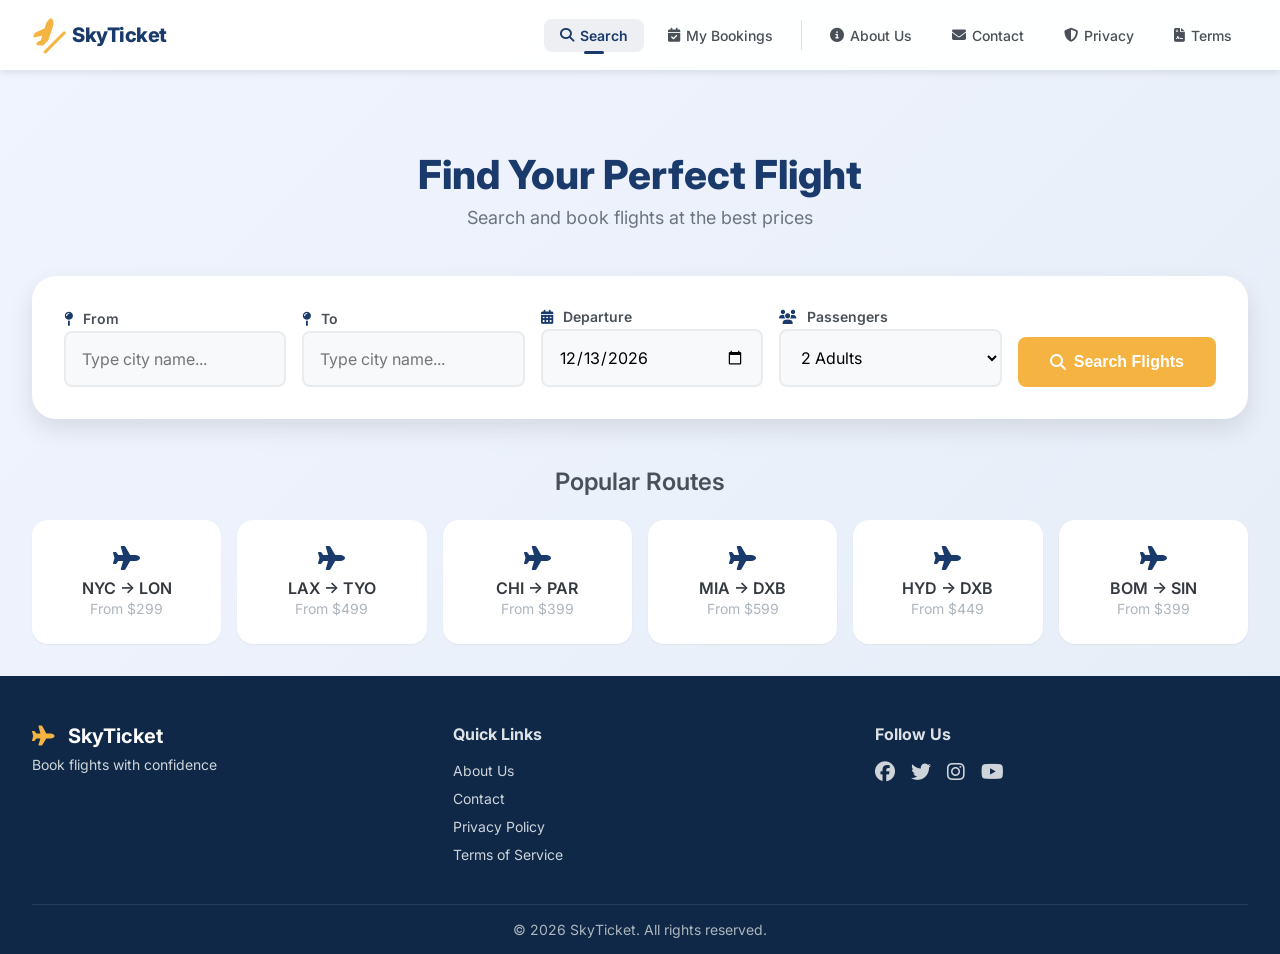
==== commit ad8e8608: "added menu section" ====
--- a/index.html
+++ b/index.html
@@ -37,30 +37,13 @@
                     <ul>
                         <li><a href="#" class="active" data-page="search"><i class="fas fa-search"></i> Search</a></li>
                         <li><a href="#" data-page="my-bookings"><i class="fas fa-calendar-check"></i> My Bookings</a></li>
-                        <li><a href="#" data-page="profile"><i class="fas fa-user"></i> Profile</a></li>
+                        <li class="nav-divider"></li>
+                        <li><a href="#" data-page="about"><i class="fas fa-info-circle"></i> About Us</a></li>
+                        <li><a href="#" data-page="contact"><i class="fas fa-envelope"></i> Contact</a></li>
+                        <li><a href="#" data-page="privacy"><i class="fas fa-shield-alt"></i> Privacy</a></li>
+                        <li><a href="#" data-page="terms"><i class="fas fa-file-contract"></i> Terms</a></li>
                     </ul>
-                    <div class="auth-buttons mobile" id="mobileAuthButtons">
-                        <button class="btn-login" id="mobileLoginBtn"><i class="fas fa-sign-in-alt"></i> Login</button>
-                        <button class="btn-signup" id="mobileSignupBtn"><i class="fas fa-user-plus"></i> Sign Up</button>
-                    </div>
                 </nav>
-                
-                <div class="auth-buttons" id="authButtons">
-                    <button class="btn-login" id="loginBtn"><i class="fas fa-sign-in-alt"></i> Login</button>
-                    <button class="btn-signup" id="signupBtn"><i class="fas fa-user-plus"></i> Sign Up</button>
-                </div>
-                
-                <div class="user-profile hidden" id="userProfile">
-                    <div class="user-avatar" id="userAvatar">JD</div>
-                    <span class="user-name" id="userName">John Doe</span>
-                    <i class="fas fa-chevron-down"></i>
-                    <div class="dropdown-menu" id="dropdownMenu">
-                        <a href="#" data-page="my-bookings"><i class="fas fa-ticket-alt"></i> My Bookings</a>
-                        <a href="#" data-page="profile"><i class="fas fa-user"></i> Profile</a>
-                        <div class="divider"></div>
-                        <a href="#" class="logout" id="logoutBtn"><i class="fas fa-sign-out-alt"></i> Logout</a>
-                    </div>
-                </div>
                 
                 <button class="hamburger" id="hamburgerBtn"><i class="fas fa-bars"></i></button>
             </div>
@@ -184,7 +167,7 @@
                 </div>
             </section>
             
-            <!-- My Bookings Section -->
+            <!-- My Bookings -->
             <section id="my-bookings-section" class="page-section" data-page="my-bookings">
                 <div class="bookings-container">
                     <h2>My Bookings</h2>
@@ -192,11 +175,83 @@
                 </div>
             </section>
             
-            <!-- Profile Section -->
-            <section id="profile-section" class="page-section" data-page="profile">
-                <div class="profile-container">
-                    <h2>My Profile</h2>
-                    <div id="profileContent"></div>
+            <!-- About Us -->
+            <section id="about-section" class="page-section" data-page="about">
+                <div class="static-page-container">
+                    <h2>About Us</h2>
+                    <div class="static-page-content">
+                        <h3>✈️ Welcome to SkyTicket</h3>
+                        <p>SkyTicket is a leading online flight booking platform that connects travelers with the best flight deals worldwide.</p>
+                        <h3>Our Mission</h3>
+                        <p>To make air travel accessible and affordable for everyone.</p>
+                        <div class="stats-grid">
+                            <div class="stat-item"><span class="stat-number">500K+</span><span class="stat-label">Happy Customers</span></div>
+                            <div class="stat-item"><span class="stat-number">10K+</span><span class="stat-label">Daily Bookings</span></div>
+                            <div class="stat-item"><span class="stat-number">200+</span><span class="stat-label">Airlines</span></div>
+                            <div class="stat-item"><span class="stat-number">4.8★</span><span class="stat-label">Rating</span></div>
+                        </div>
+                    </div>
+                </div>
+            </section>
+            
+            <!-- Contact -->
+            <section id="contact-section" class="page-section" data-page="contact">
+                <div class="static-page-container">
+                    <h2>Contact Us</h2>
+                    <div class="static-page-content">
+                        <div class="contact-grid">
+                            <div class="contact-info">
+                                <h3>Get in Touch</h3>
+                                <div class="contact-details">
+                                    <div class="contact-item"><i class="fas fa-envelope"></i><div><strong>Email</strong><p>support@skyticket.com</p></div></div>
+                                    <div class="contact-item"><i class="fas fa-phone"></i><div><strong>Phone</strong><p>+1 (800) 123-4567</p></div></div>
+                                    <div class="contact-item"><i class="fas fa-map-marker-alt"></i><div><strong>Address</strong><p>123 Aviation Blvd, New York, NY 10001</p></div></div>
+                                </div>
+                            </div>
+                            <div class="contact-form-wrapper">
+                                <h3>Send us a Message</h3>
+                                <form id="contactForm" class="contact-form">
+                                    <div class="form-group"><label>Your Name</label><input type="text" id="contactName" placeholder="John Doe" required /></div>
+                                    <div class="form-group"><label>Email Address</label><input type="email" id="contactEmail" placeholder="you@example.com" required /></div>
+                                    <div class="form-group"><label>Subject</label><input type="text" id="contactSubject" placeholder="Subject" required /></div>
+                                    <div class="form-group"><label>Message</label><textarea id="contactMessage" rows="4" placeholder="Your message..." required></textarea></div>
+                                    <button type="submit" class="btn-primary btn-full"><i class="fas fa-paper-plane"></i> Send Message</button>
+                                </form>
+                            </div>
+                        </div>
+                    </div>
+                </div>
+            </section>
+            
+            <!-- Privacy -->
+            <section id="privacy-section" class="page-section" data-page="privacy">
+                <div class="static-page-container">
+                    <h2>Privacy Policy</h2>
+                    <div class="static-page-content">
+                        <p><strong>Last Updated:</strong> January 2026</p>
+                        <h3>Information We Collect</h3>
+                        <p>We collect information you provide directly when you book a flight.</p>
+                        <h3>How We Use Your Information</h3>
+                        <ul><li>Process your flight bookings</li><li>Send booking confirmations</li><li>Improve our services</li></ul>
+                        <h3>Data Security</h3>
+                        <p>We implement industry-standard security measures to protect your information.</p>
+                    </div>
+                </div>
+            </section>
+            
+            <!-- Terms -->
+            <section id="terms-section" class="page-section" data-page="terms">
+                <div class="static-page-container">
+                    <h2>Terms of Service</h2>
+                    <div class="static-page-content">
+                        <p><strong>Last Updated:</strong> January 2026</p>
+                        <h3>1. Acceptance of Terms</h3>
+                        <p>By using SkyTicket services, you agree to these Terms of Service.</p>
+                        <h3>2. Booking and Payment</h3>
+                        <ul><li>All bookings are subject to availability</li><li>Payment must be completed at the time of booking</li></ul>
+                        <h3>3. Cancellation Policy</h3>
+                        <ul><li>Free cancellation within 24 hours</li><li>Cancellations after 24 hours may incur fees</li></ul>
+                    </div>
                 </div>
             </section>
         </main>
@@ -212,10 +267,10 @@
                     <div class="footer-section">
                         <h5>Quick Links</h5>
                         <ul>
-                            <li><a href="#">About Us</a></li>
-                            <li><a href="#">Contact</a></li>
-                            <li><a href="#">Privacy Policy</a></li>
-                            <li><a href="#">Terms of Service</a></li>
+                            <li><a href="#" data-page="about">About Us</a></li>
+                            <li><a href="#" data-page="contact">Contact</a></li>
+                            <li><a href="#" data-page="privacy">Privacy Policy</a></li>
+                            <li><a href="#" data-page="terms">Terms of Service</a></li>
                         </ul>
                     </div>
                     <div class="footer-section">
@@ -233,89 +288,6 @@
                 </div>
             </div>
         </footer>
-        
-        <!-- LOGIN MODAL -->
-        <div id="loginModal" class="modal hidden">
-            <div class="modal-content">
-                <button class="close-modal" id="closeLoginModal">&times;</button>
-                <div class="modal-header">
-                    <i class="fas fa-plane-departure"></i>
-                    <h2>Welcome Back</h2>
-                    <p>Sign in to continue your journey</p>
-                </div>
-                <form id="loginForm" class="modal-form">
-                    <div class="form-group">
-                        <label><i class="fas fa-envelope"></i> Email Address</label>
-                        <input type="email" id="loginEmail" placeholder="you@example.com" required />
-                        <span class="error-message" id="loginEmailError"></span>
-                    </div>
-                    <div class="form-group">
-                        <label><i class="fas fa-lock"></i> Password</label>
-                        <div class="password-input-wrapper">
-                            <input type="password" id="loginPassword" placeholder="••••••••" required />
-                            <button type="button" class="toggle-password" data-target="loginPassword"><i class="fas fa-eye"></i></button>
-                        </div>
-                        <span class="error-message" id="loginPasswordError"></span>
-                    </div>
-                    <div class="form-options">
-                        <label class="remember-me"><input type="checkbox" id="rememberMe" /><span>Remember me</span></label>
-                        <a href="#" class="forgot-password">Forgot Password?</a>
-                    </div>
-                    <button type="submit" class="btn-full"><i class="fas fa-sign-in-alt"></i> Sign In</button>
-                    <div class="form-footer"><span>Don't have an account? </span><a href="#" id="switchToSignup">Sign Up</a></div>
-                </form>
-            </div>
-        </div>
-
-        <!-- SIGNUP MODAL -->
-        <div id="signupModal" class="modal hidden">
-            <div class="modal-content">
-                <button class="close-modal" id="closeSignupModal">&times;</button>
-                <div class="modal-header">
-                    <i class="fas fa-user-plus"></i>
-                    <h2>Create Account</h2>
-                    <p>Start booking flights in minutes</p>
-                </div>
-                <form id="signupForm" class="modal-form">
-                    <div class="form-group">
-                        <label><i class="fas fa-user"></i> Full Name</label>
-                        <input type="text" id="signupName" placeholder="John Doe" required />
-                        <span class="error-message" id="signupNameError"></span>
-                    </div>
-                    <div class="form-group">
-                        <label><i class="fas fa-envelope"></i> Email Address</label>
-                        <input type="email" id="signupEmail" placeholder="you@example.com" required />
-                        <span class="error-message" id="signupEmailError"></span>
-                    </div>
-                    <div class="form-group">
-                        <label><i class="fas fa-lock"></i> Password</label>
-                        <div class="password-input-wrapper">
-                            <input type="password" id="signupPassword" placeholder="••••••••" required minlength="8" />
-                            <button type="button" class="toggle-password" data-target="signupPassword"><i class="fas fa-eye"></i></button>
-                        </div>
-                        <span class="password-hint">Must be at least 8 characters</span>
-                        <span class="error-message" id="signupPasswordError"></span>
-                    </div>
-                    <div class="form-group">
-                        <label><i class="fas fa-lock"></i> Confirm Password</label>
-                        <div class="password-input-wrapper">
-                            <input type="password" id="signupConfirmPassword" placeholder="••••••••" required />
-                            <button type="button" class="toggle-password" data-target="signupConfirmPassword"><i class="fas fa-eye"></i></button>
-                        </div>
-                        <span class="error-message" id="signupConfirmError"></span>
-                    </div>
-                    <div class="form-group terms">
-                        <label class="checkbox-label">
-                            <input type="checkbox" id="agreeTerms" required />
-                            <span>I agree to the <a href="#">Terms of Service</a> and <a href="#">Privacy Policy</a></span>
-                        </label>
-                        <span class="error-message" id="signupTermsError"></span>
-                    </div>
-                    <button type="submit" class="btn-full"><i class="fas fa-user-plus"></i> Create Account</button>
-                    <div class="form-footer"><span>Already have an account? </span><a href="#" id="switchToLogin">Sign In</a></div>
-                </form>
-            </div>
-        </div>
     </div>
     
     <!-- JAVASCRIPT -->
@@ -326,7 +298,6 @@
     <script src="js/services/mock-data.js"></script>
     <script src="js/store.js"></script>
     <script src="js/modules/header.js"></script>
-    <script src="js/modules/auth.js"></script>
     <script src="js/modules/search.js"></script>
     <script src="js/modules/flights.js"></script>
     <script src="js/modules/booking.js"></script>
--- a/css/main.css
+++ b/css/main.css
@@ -10,29 +10,22 @@
 
 body {
     font-family: var(--font-family);
-    background: var(--bg-gradient);
+    background: linear-gradient(135deg, #f0f4ff 0%, #e6edf7 100%);
     color: var(--gray-800);
     min-height: 100vh;
     display: flex;
     flex-direction: column;
-    line-height: 1.6;
     padding-top: 70px;
 }
 
 a {
     text-decoration: none;
     color: var(--primary);
-    transition: color var(--transition-fast);
-}
-
-a:hover {
-    color: var(--primary-light);
 }
 
 h1 {
     font-size: var(--font-size-4xl);
     font-weight: 800;
-    letter-spacing: -0.02em;
     color: var(--primary);
 }
 
@@ -49,19 +42,12 @@
     margin-bottom: var(--spacing-md);
 }
 
-h4 {
-    font-size: var(--font-size-xl);
-    font-weight: 600;
-}
-
-/* Buttons */
 .btn-primary {
     background: var(--primary);
     color: var(--white);
     padding: var(--spacing-md) var(--spacing-xl);
     border-radius: var(--border-radius-lg);
     font-weight: 600;
-    font-size: var(--font-size-base);
     border: none;
     cursor: pointer;
     transition: all var(--transition-base);
@@ -106,7 +92,6 @@
 .btn-accent:hover {
     background: var(--secondary-light);
     transform: translateY(-2px);
-    box-shadow: var(--shadow-md);
 }
 
 .btn-danger {
@@ -139,7 +124,6 @@
 .btn-outline:hover {
     background: var(--primary);
     color: var(--white);
-    transform: translateY(-2px);
 }
 
 .btn-sm {
@@ -152,7 +136,6 @@
     justify-content: center;
 }
 
-/* Inputs */
 input, select, textarea {
     font-family: var(--font-family);
     font-size: var(--font-size-base);
@@ -174,22 +157,6 @@
     border-color: #dc3545;
 }
 
-input.error:focus, select.error:focus {
-    box-shadow: 0 0 0 3px rgba(220, 53, 69, 0.1);
-}
-
-input::placeholder, textarea::placeholder {
-    color: var(--gray-500);
-}
-
-/* Container */
-.container {
-    max-width: 1280px;
-    margin: 0 auto;
-    padding: 0 var(--spacing-lg);
-}
-
-/* Utilities */
 .hidden {
     display: none !important;
 }
@@ -200,10 +167,6 @@
 
 .text-muted {
     color: var(--gray-600);
-}
-
-.text-primary {
-    color: var(--primary);
 }
 
 .text-success {
@@ -233,7 +196,6 @@
 .gap-2 { gap: var(--spacing-md); }
 .gap-3 { gap: var(--spacing-lg); }
 
-/* Card */
 .card {
     background: var(--white);
     border-radius: var(--border-radius-lg);
@@ -247,7 +209,6 @@
     transform: translateY(-2px);
 }
 
-/* Badge */
 .badge {
     display: inline-block;
     padding: var(--spacing-xs) var(--spacing-md);
@@ -257,13 +218,11 @@
     text-transform: uppercase;
 }
 
-.badge-primary { background: var(--primary); color: var(--white); }
 .badge-success { background: #27ae60; color: var(--white); }
+.badge-danger { background: #dc3545; color: var(--white); }
 .badge-warning { background: var(--secondary); color: var(--white); }
-.badge-danger { background: #dc3545; color: var(--white); }
 .badge-info { background: #17a2b8; color: var(--white); }
 
-/* Scrollbar */
 ::-webkit-scrollbar {
     width: 8px;
     height: 8px;
@@ -283,7 +242,6 @@
     background: var(--primary-dark);
 }
 
-/* Spinner */
 .spinner {
     width: 40px;
     height: 40px;
@@ -294,36 +252,6 @@
     margin: 0 auto;
 }
 
-.spinner-sm {
-    width: 24px;
-    height: 24px;
-    border-width: 3px;
-}
-
-/* Section */
-.section-padding {
-    padding: var(--spacing-3xl) 0;
-}
-
-.section-title {
-    font-size: var(--font-size-3xl);
-    font-weight: 700;
-    color: var(--primary);
-    margin-bottom: var(--spacing-lg);
-}
-
-.section-subtitle {
-    font-size: var(--font-size-lg);
-    color: var(--gray-600);
-    margin-bottom: var(--spacing-xl);
-}
-
-/* Grid */
-.grid-2 { display: grid; grid-template-columns: repeat(2, 1fr); gap: var(--spacing-lg); }
-.grid-3 { display: grid; grid-template-columns: repeat(3, 1fr); gap: var(--spacing-lg); }
-.grid-4 { display: grid; grid-template-columns: repeat(4, 1fr); gap: var(--spacing-lg); }
-
-/* Page Sections */
 .page-section {
     display: none;
     animation: fadeIn 0.5s ease;
@@ -331,17 +259,4 @@
 
 .page-section.active {
     display: block;
-}
-
-/* Loading Skeleton */
-.skeleton {
-    background: var(--gray-200);
-    border-radius: var(--border-radius-md);
-    animation: shimmer 1.5s ease-in-out infinite;
-    background-size: 200% 100%;
-}
-
-@keyframes shimmer {
-    0% { background-position: -200% 0; }
-    100% { background-position: 200% 0; }
 }
--- a/css/utils/variables.css
+++ b/css/utils/variables.css
@@ -1,14 +1,11 @@
 :root {
-    /* Colors */
     --primary: #1a3a6b;
     --primary-dark: #0f2847;
     --primary-light: #2a5a9a;
     --secondary: #f5b342;
     --secondary-light: #ffd966;
-    --accent: #e74c3c;
     --success: #27ae60;
     
-    /* Neutral */
     --white: #ffffff;
     --gray-100: #f8f9fa;
     --gray-200: #e9ecef;
@@ -19,13 +16,8 @@
     --gray-700: #495057;
     --gray-800: #343a40;
     --gray-900: #212529;
-    --black: #000000;
     
-    /* Background */
-    --bg-gradient: linear-gradient(135deg, #f0f4ff 0%, #e6edf7 100%);
-    
-    /* Typography */
-    --font-family: 'Inter', -apple-system, BlinkMacSystemFont, 'Segoe UI', Roboto, sans-serif;
+    --font-family: 'Inter', sans-serif;
     --font-size-xs: 0.75rem;
     --font-size-sm: 0.875rem;
     --font-size-base: 1rem;
@@ -35,7 +27,6 @@
     --font-size-3xl: 2rem;
     --font-size-4xl: 2.5rem;
     
-    /* Spacing */
     --spacing-xs: 0.25rem;
     --spacing-sm: 0.5rem;
     --spacing-md: 1rem;
@@ -44,29 +35,23 @@
     --spacing-2xl: 3rem;
     --spacing-3xl: 4rem;
     
-    /* Borders */
     --border-radius-sm: 0.25rem;
     --border-radius-md: 0.5rem;
     --border-radius-lg: 1rem;
     --border-radius-xl: 1.5rem;
     --border-radius-full: 9999px;
     
-    /* Shadows */
     --shadow-sm: 0 1px 2px rgba(0,0,0,0.05);
     --shadow-md: 0 4px 6px rgba(0,0,0,0.07);
     --shadow-lg: 0 10px 25px rgba(0,0,0,0.1);
     --shadow-xl: 0 20px 50px rgba(0,0,0,0.15);
-    --shadow-2xl: 0 30px 60px rgba(0,0,0,0.2);
     
-    /* Transitions */
     --transition-fast: 0.15s ease;
     --transition-base: 0.3s ease;
     --transition-slow: 0.5s ease;
     
-    /* Z-index */
     --z-dropdown: 100;
     --z-sticky: 200;
     --z-modal: 300;
-    --z-overlay: 400;
     --z-toast: 500;
 }
--- a/css/utils/animations.css
+++ b/css/utils/animations.css
@@ -1,4 +1,3 @@
-/* Fade Animations */
 @keyframes fadeIn {
     from { opacity: 0; }
     to { opacity: 1; }
@@ -14,28 +13,6 @@
     to { opacity: 1; transform: translateY(0); }
 }
 
-@keyframes fadeInLeft {
-    from { opacity: 0; transform: translateX(-30px); }
-    to { opacity: 1; transform: translateX(0); }
-}
-
-@keyframes fadeInRight {
-    from { opacity: 0; transform: translateX(30px); }
-    to { opacity: 1; transform: translateX(0); }
-}
-
-/* Scale */
-@keyframes scaleIn {
-    from { opacity: 0; transform: scale(0.9); }
-    to { opacity: 1; transform: scale(1); }
-}
-
-@keyframes scalePulse {
-    0%, 100% { transform: scale(1); }
-    50% { transform: scale(1.05); }
-}
-
-/* Slide */
 @keyframes slideInRight {
     from { transform: translateX(100%); opacity: 0; }
     to { transform: translateX(0); opacity: 1; }
@@ -46,54 +23,21 @@
     to { transform: translateX(100%); opacity: 0; }
 }
 
-@keyframes slideUp {
-    from { opacity: 0; transform: translateY(50px); }
-    to { opacity: 1; transform: translateY(0); }
-}
-
-/* Rotate */
 @keyframes spin {
     from { transform: rotate(0deg); }
     to { transform: rotate(360deg); }
 }
 
-@keyframes spinSlow {
-    from { transform: rotate(0deg); }
-    to { transform: rotate(360deg); }
+@keyframes scaleIn {
+    from { opacity: 0; transform: scale(0.9); }
+    to { opacity: 1; transform: scale(1); }
 }
 
-/* Bounce */
-@keyframes bounce {
-    0%, 100% { transform: translateY(0); }
-    50% { transform: translateY(-10px); }
-}
-
-/* Shimmer */
-@keyframes shimmer {
-    0% { background-position: -200% 0; }
-    100% { background-position: 200% 0; }
-}
-
-/* Classes */
 .animate-fade-in { animation: fadeIn 0.5s ease forwards; }
 .animate-fade-in-up { animation: fadeInUp 0.6s ease forwards; }
-.animate-fade-in-down { animation: fadeInDown 0.6s ease forwards; }
-.animate-fade-in-left { animation: fadeInLeft 0.6s ease forwards; }
-.animate-fade-in-right { animation: fadeInRight 0.6s ease forwards; }
+.animate-slide-in { animation: slideInRight 0.3s ease forwards; }
 .animate-scale-in { animation: scaleIn 0.4s ease forwards; }
-.animate-slide-in { animation: slideInRight 0.3s ease forwards; }
-.animate-bounce { animation: bounce 2s ease infinite; }
-.animate-spin { animation: spinSlow 2s linear infinite; }
-.animate-pulse { animation: scalePulse 2s ease-in-out infinite; }
 
-/* Delays */
-.delay-1 { animation-delay: 0.1s; }
-.delay-2 { animation-delay: 0.2s; }
-.delay-3 { animation-delay: 0.3s; }
-.delay-4 { animation-delay: 0.4s; }
-.delay-5 { animation-delay: 0.5s; }
-
-/* Hover */
 .hover-lift {
     transition: transform var(--transition-base), box-shadow var(--transition-base);
 }
@@ -107,11 +51,4 @@
 }
 .hover-scale:hover {
     transform: scale(1.05);
-}
-
-.hover-rotate {
-    transition: transform var(--transition-fast);
-}
-.hover-rotate:hover {
-    transform: rotate(5deg);
 }
--- a/css/components/header.css
+++ b/css/components/header.css
@@ -54,7 +54,7 @@
 .nav-menu ul {
     display: flex;
     align-items: center;
-    gap: var(--spacing-lg);
+    gap: var(--spacing-sm);
     list-style: none;
 }
 
@@ -67,7 +67,7 @@
     transition: all var(--transition-fast);
     display: flex;
     align-items: center;
-    gap: 8px;
+    gap: 6px;
     font-size: var(--font-size-sm);
     position: relative;
 }
@@ -95,48 +95,11 @@
     border-radius: var(--border-radius-full);
 }
 
-.auth-buttons {
-    display: flex;
-    align-items: center;
-    gap: var(--spacing-sm);
-}
-
-.auth-buttons button {
-    padding: var(--spacing-sm) var(--spacing-lg);
-    border-radius: var(--border-radius-full);
-    font-weight: 600;
-    font-size: var(--font-size-sm);
-    transition: all var(--transition-base);
-    display: flex;
-    align-items: center;
-    gap: 8px;
-    cursor: pointer;
-}
-
-.btn-login {
-    background: transparent;
-    color: var(--primary);
-    border: 2px solid var(--primary);
-}
-
-.btn-login:hover {
-    background: var(--primary);
-    color: var(--white);
-    transform: translateY(-2px);
-    box-shadow: var(--shadow-md);
-}
-
-.btn-signup {
-    background: var(--primary);
-    color: var(--white);
-    border: 2px solid var(--primary);
-}
-
-.btn-signup:hover {
-    background: var(--primary-dark);
-    border-color: var(--primary-dark);
-    transform: translateY(-2px);
-    box-shadow: var(--shadow-md);
+.nav-divider {
+    width: 1px;
+    height: 30px;
+    background: var(--gray-300);
+    margin: 0 var(--spacing-xs);
 }
 
 .hamburger {
@@ -153,94 +116,6 @@
 .hamburger:hover {
     color: var(--primary-dark);
     transform: scale(1.1);
-}
-
-.user-profile {
-    display: flex;
-    align-items: center;
-    gap: var(--spacing-sm);
-    cursor: pointer;
-    padding: var(--spacing-sm);
-    border-radius: var(--border-radius-full);
-    transition: all var(--transition-fast);
-    position: relative;
-}
-
-.user-profile:hover {
-    background: var(--gray-100);
-}
-
-.user-avatar {
-    width: 36px;
-    height: 36px;
-    border-radius: 50%;
-    background: var(--primary);
-    color: var(--white);
-    display: flex;
-    align-items: center;
-    justify-content: center;
-    font-weight: 600;
-    font-size: var(--font-size-sm);
-}
-
-.user-name {
-    font-weight: 500;
-    font-size: var(--font-size-sm);
-    color: var(--gray-700);
-}
-
-.dropdown-menu {
-    display: none;
-    position: absolute;
-    top: 100%;
-    right: 0;
-    background: var(--white);
-    min-width: 200px;
-    box-shadow: var(--shadow-lg);
-    border-radius: var(--border-radius-lg);
-    padding: var(--spacing-sm) 0;
-    margin-top: var(--spacing-sm);
-    z-index: var(--z-dropdown);
-}
-
-.dropdown-menu.active {
-    display: block;
-    animation: fadeIn 0.2s ease;
-}
-
-.dropdown-menu a {
-    display: flex;
-    align-items: center;
-    gap: 10px;
-    padding: var(--spacing-md);
-    color: var(--gray-700);
-    text-decoration: none;
-    transition: all var(--transition-fast);
-    font-size: var(--font-size-sm);
-}
-
-.dropdown-menu a:hover {
-    background: var(--gray-100);
-    color: var(--primary);
-}
-
-.dropdown-menu .divider {
-    height: 1px;
-    background: var(--gray-200);
-    margin: var(--spacing-sm) 0;
-}
-
-.dropdown-menu .logout {
-    color: #dc3545;
-}
-
-.dropdown-menu .logout:hover {
-    background: #f8d7da;
-    color: #dc3545;
-}
-
-.auth-buttons.mobile {
-    display: none;
 }
 
 @media (max-width: 768px) {
@@ -272,6 +147,8 @@
         box-shadow: var(--shadow-lg);
         border-radius: 0 0 var(--border-radius-lg) var(--border-radius-lg);
         flex-direction: column;
+        max-height: calc(100vh - 60px);
+        overflow-y: auto;
     }
 
     .nav-menu.active {
@@ -287,31 +164,29 @@
     .nav-menu ul li a {
         padding: var(--spacing-md);
         width: 100%;
-        justify-content: center;
+        justify-content: flex-start;
+        font-size: var(--font-size-base);
     }
 
     .nav-menu ul li a.active::after {
         display: none;
     }
 
-    .auth-buttons {
+    .nav-divider {
         display: none;
     }
+}
 
-    .auth-buttons.mobile {
-        display: flex;
-        flex-direction: column;
-        gap: var(--spacing-sm);
-        margin-top: var(--spacing-md);
-        width: 100%;
+@media (max-width: 480px) {
+    .logo span {
+        font-size: var(--font-size-base);
     }
-
-    .auth-buttons.mobile button {
-        width: 100%;
-        justify-content: center;
+    
+    .logo i {
+        font-size: var(--font-size-xl);
     }
-
-    .user-name {
-        display: none;
+    
+    .header-container {
+        padding: 0 var(--spacing-sm);
     }
 }
--- a/css/components/flight-card.css
+++ b/css/components/flight-card.css
@@ -5,7 +5,6 @@
     box-shadow: var(--shadow-md);
     transition: all var(--transition-base);
     border: 1px solid var(--gray-200);
-    position: relative;
     cursor: pointer;
 }
 
@@ -21,11 +20,16 @@
     margin-bottom: var(--spacing-md);
 }
 
-.flight-card .airline img {
+.flight-card .airline .avatar {
     width: 40px;
     height: 40px;
     border-radius: 50%;
-    object-fit: cover;
+    background: var(--primary);
+    color: white;
+    display: flex;
+    align-items: center;
+    justify-content: center;
+    font-size: 20px;
 }
 
 .flight-card .airline .name {
@@ -71,22 +75,6 @@
     margin-bottom: var(--spacing-xs);
 }
 
-.flight-card .flight-info .duration .line {
-    width: 60px;
-    height: 2px;
-    background: var(--gray-300);
-    position: relative;
-}
-
-.flight-card .flight-info .duration .line::after {
-    content: '✈';
-    position: absolute;
-    top: 50%;
-    left: 50%;
-    transform: translate(-50%, -50%);
-    font-size: 12px;
-}
-
 .flight-card .flight-footer {
     display: flex;
     align-items: center;
@@ -109,10 +97,6 @@
 .flight-card .flight-footer .stops {
     font-size: var(--font-size-sm);
     color: var(--gray-500);
-}
-
-.flight-card .flight-footer .stops .badge {
-    margin-left: var(--spacing-sm);
 }
 
 .flight-card .flight-footer .btn-select {
@@ -140,6 +124,7 @@
     display: flex;
     gap: var(--spacing-sm);
     margin-top: var(--spacing-sm);
+    flex-wrap: wrap;
 }
 
 .flight-card .tags .tag {
@@ -171,10 +156,6 @@
         text-align: center;
     }
 
-    .flight-card .flight-info .duration .line {
-        margin: 0 auto;
-    }
-
     .flight-card .flight-footer {
         flex-wrap: wrap;
         gap: var(--spacing-sm);
--- a/css/pages/search.css
+++ b/css/pages/search.css
@@ -56,7 +56,6 @@
     border: 2px solid var(--gray-200);
     border-radius: var(--border-radius-md);
     font-size: var(--font-size-base);
-    transition: all var(--transition-fast);
     background: var(--gray-100);
     outline: none;
 }
@@ -91,6 +90,75 @@
     box-shadow: var(--shadow-md);
 }
 
+.autocomplete-wrapper {
+    position: relative;
+    width: 100%;
+}
+
+.autocomplete-input {
+    width: 100%;
+    padding: var(--spacing-md);
+    border: 2px solid var(--gray-200);
+    border-radius: var(--border-radius-md);
+    font-size: var(--font-size-base);
+    background: var(--gray-100);
+    outline: none;
+}
+
+.autocomplete-input:focus {
+    border-color: var(--primary);
+    background: var(--white);
+    box-shadow: 0 0 0 4px rgba(26, 58, 107, 0.1);
+}
+
+.autocomplete-dropdown {
+    position: absolute;
+    top: 100%;
+    left: 0;
+    right: 0;
+    background: var(--white);
+    border: 1px solid var(--gray-200);
+    border-radius: var(--border-radius-md);
+    max-height: 200px;
+    overflow-y: auto;
+    display: none;
+    z-index: 1000;
+    box-shadow: var(--shadow-lg);
+}
+
+.autocomplete-dropdown.active {
+    display: block;
+}
+
+.autocomplete-dropdown .autocomplete-item {
+    padding: var(--spacing-md);
+    cursor: pointer;
+    transition: all var(--transition-fast);
+    display: flex;
+    align-items: center;
+    gap: 10px;
+}
+
+.autocomplete-dropdown .autocomplete-item:hover {
+    background: var(--gray-100);
+}
+
+.autocomplete-dropdown .autocomplete-item .city-name {
+    font-weight: 600;
+    color: var(--gray-800);
+}
+
+.autocomplete-dropdown .autocomplete-item .city-code {
+    font-size: var(--font-size-xs);
+    color: var(--gray-500);
+}
+
+.autocomplete-dropdown .autocomplete-item .country {
+    font-size: var(--font-size-xs);
+    color: var(--gray-500);
+    margin-left: auto;
+}
+
 .quick-destinations {
     margin-top: var(--spacing-2xl);
 }
@@ -141,77 +209,6 @@
     font-size: var(--font-size-sm);
 }
 
-/* Autocomplete Styles */
-.autocomplete-wrapper {
-    position: relative;
-    width: 100%;
-}
-
-.autocomplete-input {
-    width: 100%;
-    padding: var(--spacing-md);
-    border: 2px solid var(--gray-200);
-    border-radius: var(--border-radius-md);
-    font-size: var(--font-size-base);
-    background: var(--gray-100);
-    outline: none;
-    transition: all var(--transition-fast);
-}
-
-.autocomplete-input:focus {
-    border-color: var(--primary);
-    background: var(--white);
-    box-shadow: 0 0 0 4px rgba(26, 58, 107, 0.1);
-}
-
-.autocomplete-dropdown {
-    position: absolute;
-    top: 100%;
-    left: 0;
-    right: 0;
-    background: var(--white);
-    border: 1px solid var(--gray-200);
-    border-radius: var(--border-radius-md);
-    max-height: 200px;
-    overflow-y: auto;
-    display: none;
-    z-index: 1000;
-    box-shadow: var(--shadow-lg);
-}
-
-.autocomplete-dropdown.active {
-    display: block;
-}
-
-.autocomplete-dropdown .autocomplete-item {
-    padding: var(--spacing-md);
-    cursor: pointer;
-    transition: all var(--transition-fast);
-    display: flex;
-    align-items: center;
-    gap: 10px;
-}
-
-.autocomplete-dropdown .autocomplete-item:hover {
-    background: var(--gray-100);
-}
-
-.autocomplete-dropdown .autocomplete-item .city-name {
-    font-weight: 600;
-    color: var(--gray-800);
-}
-
-.autocomplete-dropdown .autocomplete-item .city-code {
-    font-size: var(--font-size-xs);
-    color: var(--gray-500);
-}
-
-.autocomplete-dropdown .autocomplete-item .country {
-    font-size: var(--font-size-xs);
-    color: var(--gray-500);
-    margin-left: auto;
-}
-
 @media (max-width: 992px) {
     .search-row {
         grid-template-columns: 1fr 1fr;
--- a/css/pages/results.css
+++ b/css/pages/results.css
@@ -50,23 +50,6 @@
     gap: var(--spacing-md);
 }
 
-.flight-results .empty-state {
-    text-align: center;
-    padding: var(--spacing-3xl);
-    color: var(--gray-600);
-}
-
-.flight-results .empty-state i {
-    font-size: 3rem;
-    color: var(--gray-400);
-    display: block;
-    margin-bottom: var(--spacing-md);
-}
-
-.flight-results .empty-state h3 {
-    color: var(--gray-700);
-}
-
 .no-results {
     text-align: center;
     padding: var(--spacing-3xl);
--- a/css/pages/booking.css
+++ b/css/pages/booking.css
@@ -67,10 +67,6 @@
     font-weight: 600;
 }
 
-.booking-progress .step.completed .step-label {
-    color: var(--success);
-}
-
 .booking-content {
     background: var(--white);
     border-radius: var(--border-radius-xl);
@@ -139,7 +135,6 @@
     border: 2px solid var(--gray-200);
     border-radius: var(--border-radius-md);
     font-size: var(--font-size-base);
-    transition: all var(--transition-fast);
     background: var(--gray-100);
     outline: none;
 }
@@ -271,6 +266,155 @@
     background: var(--gray-400);
 }
 
+/* Static Pages */
+.static-page-container {
+    max-width: 900px;
+    margin: 0 auto;
+    padding: var(--spacing-xl);
+}
+
+.static-page-content {
+    background: var(--white);
+    border-radius: var(--border-radius-xl);
+    padding: var(--spacing-2xl);
+    box-shadow: var(--shadow-lg);
+}
+
+.static-page-content h3 {
+    color: var(--primary);
+    margin-top: var(--spacing-xl);
+    margin-bottom: var(--spacing-md);
+}
+
+.static-page-content h3:first-child {
+    margin-top: 0;
+}
+
+.static-page-content p {
+    color: var(--gray-700);
+    line-height: 1.8;
+    margin-bottom: var(--spacing-md);
+}
+
+.static-page-content ul {
+    list-style: none;
+    padding: 0;
+}
+
+.static-page-content ul li {
+    padding: var(--spacing-sm) 0;
+    padding-left: var(--spacing-xl);
+    position: relative;
+    color: var(--gray-700);
+    line-height: 1.6;
+}
+
+.static-page-content ul li::before {
+    content: '✓';
+    position: absolute;
+    left: 0;
+    color: var(--success);
+    font-weight: 700;
+}
+
+.stats-grid {
+    display: grid;
+    grid-template-columns: repeat(4, 1fr);
+    gap: var(--spacing-lg);
+    margin-top: var(--spacing-xl);
+    padding-top: var(--spacing-xl);
+    border-top: 1px solid var(--gray-200);
+}
+
+.stat-item {
+    text-align: center;
+}
+
+.stat-number {
+    display: block;
+    font-size: var(--font-size-3xl);
+    font-weight: 800;
+    color: var(--primary);
+}
+
+.stat-label {
+    display: block;
+    font-size: var(--font-size-sm);
+    color: var(--gray-500);
+    margin-top: var(--spacing-xs);
+}
+
+.contact-grid {
+    display: grid;
+    grid-template-columns: 1fr 1fr;
+    gap: var(--spacing-2xl);
+}
+
+.contact-details {
+    margin-top: var(--spacing-lg);
+}
+
+.contact-item {
+    display: flex;
+    align-items: flex-start;
+    gap: var(--spacing-md);
+    padding: var(--spacing-md) 0;
+    border-bottom: 1px solid var(--gray-100);
+}
+
+.contact-item i {
+    font-size: var(--font-size-xl);
+    color: var(--primary);
+    width: 24px;
+    margin-top: 4px;
+}
+
+.contact-item strong {
+    display: block;
+    color: var(--gray-800);
+}
+
+.contact-item p {
+    color: var(--gray-600);
+    margin: 0;
+}
+
+.contact-form-wrapper {
+    background: var(--gray-100);
+    border-radius: var(--border-radius-lg);
+    padding: var(--spacing-xl);
+}
+
+.contact-form .form-group {
+    margin-bottom: var(--spacing-md);
+}
+
+.contact-form .form-group label {
+    display: block;
+    font-weight: 600;
+    font-size: var(--font-size-sm);
+    color: var(--gray-700);
+    margin-bottom: var(--spacing-xs);
+}
+
+.contact-form .form-group input,
+.contact-form .form-group textarea {
+    width: 100%;
+    padding: var(--spacing-md);
+    border: 2px solid var(--gray-200);
+    border-radius: var(--border-radius-md);
+    font-size: var(--font-size-base);
+    background: var(--white);
+    outline: none;
+    font-family: inherit;
+}
+
+.contact-form .form-group input:focus,
+.contact-form .form-group textarea:focus {
+    border-color: var(--primary);
+    box-shadow: 0 0 0 3px rgba(26, 58, 107, 0.1);
+}
+
 @media (max-width: 768px) {
     .booking-container {
         padding: var(--spacing-md);
@@ -307,4 +451,31 @@
         grid-template-columns: repeat(3, 1fr);
         max-width: 100%;
     }
+
+    .stats-grid {
+        grid-template-columns: repeat(2, 1fr);
+    }
+    
+    .contact-grid {
+        grid-template-columns: 1fr;
+    }
+    
+    .static-page-container {
+        padding: var(--spacing-md);
+    }
+    
+    .static-page-content {
+        padding: var(--spacing-lg);
+    }
+}
+
+@media (max-width: 480px) {
+    .stats-grid {
+        grid-template-columns: 1fr 1fr;
+        gap: var(--spacing-md);
+    }
+    
+    .stat-number {
+        font-size: var(--font-size-2xl);
+    }
 }
--- a/css/responsive/mobile.css
+++ b/css/responsive/mobile.css
@@ -1,6 +1,4 @@
-/* Mobile Styles - up to 480px */
 @media (max-width: 480px) {
-    /* Typography */
     h1 {
         font-size: var(--font-size-2xl);
     }
@@ -13,38 +11,12 @@
         font-size: var(--font-size-lg);
     }
 
-    /* Spacing */
-    .container {
-        padding: 0 var(--spacing-sm);
-    }
-
-    .section-padding {
-        padding: var(--spacing-xl) 0;
-    }
-
-    /* Grid */
-    .grid-2,
-    .grid-3,
-    .grid-4 {
-        grid-template-columns: 1fr;
-    }
-
-    /* Header */
-    .logo span {
-        font-size: var(--font-size-base);
-    }
-
-    /* Search */
     .search-hero {
         padding: var(--spacing-lg) 0;
     }
 
     .search-hero h1 {
         font-size: var(--font-size-2xl);
-    }
-
-    .search-hero p {
-        font-size: var(--font-size-base);
     }
 
     .search-box {
@@ -63,7 +35,6 @@
         height: 44px;
     }
 
-    /* Destination Grid */
     .destination-grid {
         grid-template-columns: 1fr 1fr;
         gap: var(--spacing-sm);
@@ -73,7 +44,6 @@
         padding: var(--spacing-md);
     }
 
-    /* Results */
     .results-container {
         padding: var(--spacing-md);
     }
@@ -83,16 +53,6 @@
         align-items: stretch;
     }
 
-    .results-controls {
-        flex-wrap: wrap;
-    }
-
-    .results-controls select {
-        flex: 1;
-        min-width: 100px;
-    }
-
-    /* Flight Card */
     .flight-card {
         padding: var(--spacing-md);
     }
@@ -101,10 +61,6 @@
         grid-template-columns: 1fr;
         gap: var(--spacing-sm);
         text-align: center;
-    }
-
-    .flight-card .flight-info .duration .line {
-        margin: 0 auto;
     }
 
     .flight-card .flight-footer {
@@ -118,7 +74,6 @@
         justify-content: center;
     }
 
-    /* Booking */
     .booking-container {
         padding: var(--spacing-sm);
     }
@@ -155,18 +110,6 @@
         grid-template-columns: repeat(3, 1fr);
     }
 
-    /* Modal */
-    .modal-content {
-        padding: var(--spacing-lg);
-        margin: var(--spacing-sm);
-        max-height: 95vh;
-    }
-
-    .modal-header h2 {
-        font-size: var(--font-size-xl);
-    }
-
-    /* Footer */
     .footer-content {
         grid-template-columns: 1fr;
         text-align: center;
@@ -175,19 +118,4 @@
     .social-links {
         justify-content: center;
     }
-
-    .footer-container {
-        padding: 0 var(--spacing-md);
-    }
-
-    /* Notifications */
-    .notification {
-        top: 70px;
-        right: 10px;
-        left: 10px;
-        min-width: unset;
-        max-width: unset;
-        font-size: var(--font-size-sm);
-        padding: var(--spacing-md);
-    }
 }
--- a/css/responsive/tablet.css
+++ b/css/responsive/tablet.css
@@ -1,6 +1,4 @@
-/* Tablet Styles - 481px to 768px */
 @media (min-width: 481px) and (max-width: 768px) {
-    /* Typography */
     h1 {
         font-size: var(--font-size-3xl);
     }
@@ -9,16 +7,6 @@
         font-size: var(--font-size-2xl);
     }
 
-    /* Grid */
-    .grid-4 {
-        grid-template-columns: repeat(2, 1fr);
-    }
-
-    .grid-3 {
-        grid-template-columns: repeat(2, 1fr);
-    }
-
-    /* Search */
     .search-row {
         grid-template-columns: 1fr 1fr;
     }
@@ -31,21 +19,14 @@
         grid-template-columns: repeat(2, 1fr);
     }
 
-    /* Results */
     .results-container {
         padding: var(--spacing-md);
     }
 
-    .results-header {
-        flex-wrap: wrap;
-    }
-
-    /* Flight Card */
     .flight-card .flight-info {
         grid-template-columns: 1fr auto 1fr;
     }
 
-    /* Booking */
     .booking-container {
         padding: var(--spacing-md);
     }
@@ -62,15 +43,8 @@
         grid-template-columns: repeat(4, 1fr);
     }
 
-    /* Footer */
     .footer-content {
         grid-template-columns: 1fr 1fr;
         gap: var(--spacing-lg);
     }
-
-    /* Modal */
-    .modal-content {
-        padding: var(--spacing-lg);
-        margin: var(--spacing-md);
-    }
 }
--- a/css/responsive/desktop.css
+++ b/css/responsive/desktop.css
@@ -1,77 +1,34 @@
-/* Desktop Styles - 769px and above */
 @media (min-width: 769px) {
-    /* Additional desktop optimizations */
-    .container {
-        padding: 0 var(--spacing-xl);
-    }
-
-    /* Hover effects for desktop */
-    .flight-card {
-        cursor: pointer;
-    }
-
     .flight-card:hover {
         transform: translateY(-4px);
         box-shadow: var(--shadow-xl);
-    }
-
-    .dest-card {
-        cursor: pointer;
     }
 
     .dest-card:hover {
         transform: translateY(-6px) scale(1.02);
     }
 
-    /* Search row desktop optimization */
     .search-row {
         grid-template-columns: 1fr 1fr 1fr 1fr auto;
     }
 
-    /* Sticky header shadow on scroll */
     #main-header.scrolled {
         box-shadow: var(--shadow-lg);
     }
 
-    /* Smooth animations */
     .page-section {
         animation-duration: 0.4s;
     }
 
-    /* Better hover states */
     .btn-primary:hover,
     .btn-accent:hover,
     .btn-secondary:hover {
         transform: translateY(-2px);
     }
 
-    .btn-primary:active,
-    .btn-accent:active,
-    .btn-secondary:active {
-        transform: translateY(0);
-    }
-
-    /* Modal animations */
-    .modal-content {
-        animation: scaleIn 0.3s ease;
-    }
-
-    /* Dropdown menu animations */
-    .dropdown-menu {
-        animation: fadeIn 0.15s ease;
-    }
-
-    /* Notification positioning */
-    .notification {
-        top: 90px;
-        right: 30px;
-    }
-
-    /* Seat map desktop */
     .seat-map .seat {
         padding: var(--spacing-lg) 0;
         font-size: var(--font-size-base);
-        transition: all var(--transition-fast);
     }
 
     .seat-map .seat:hover:not(.booked):not(.unavailable) {
